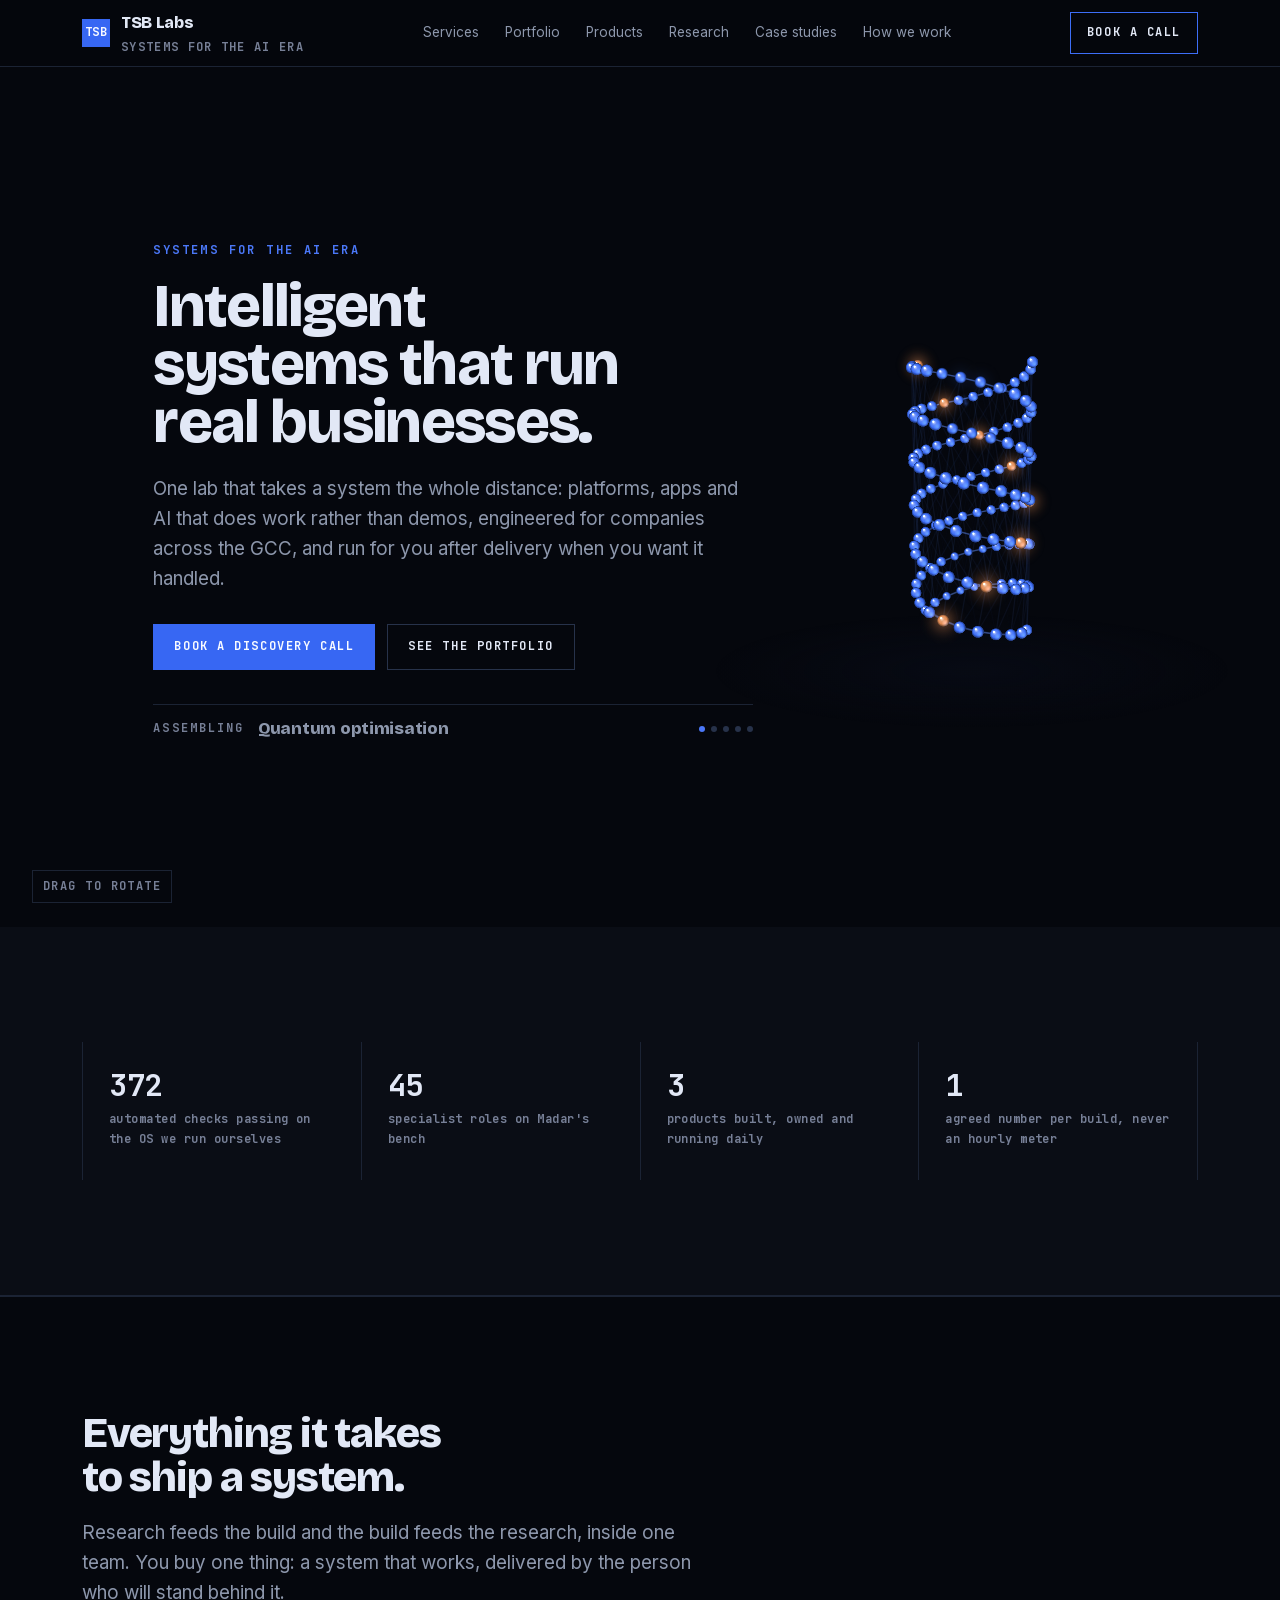
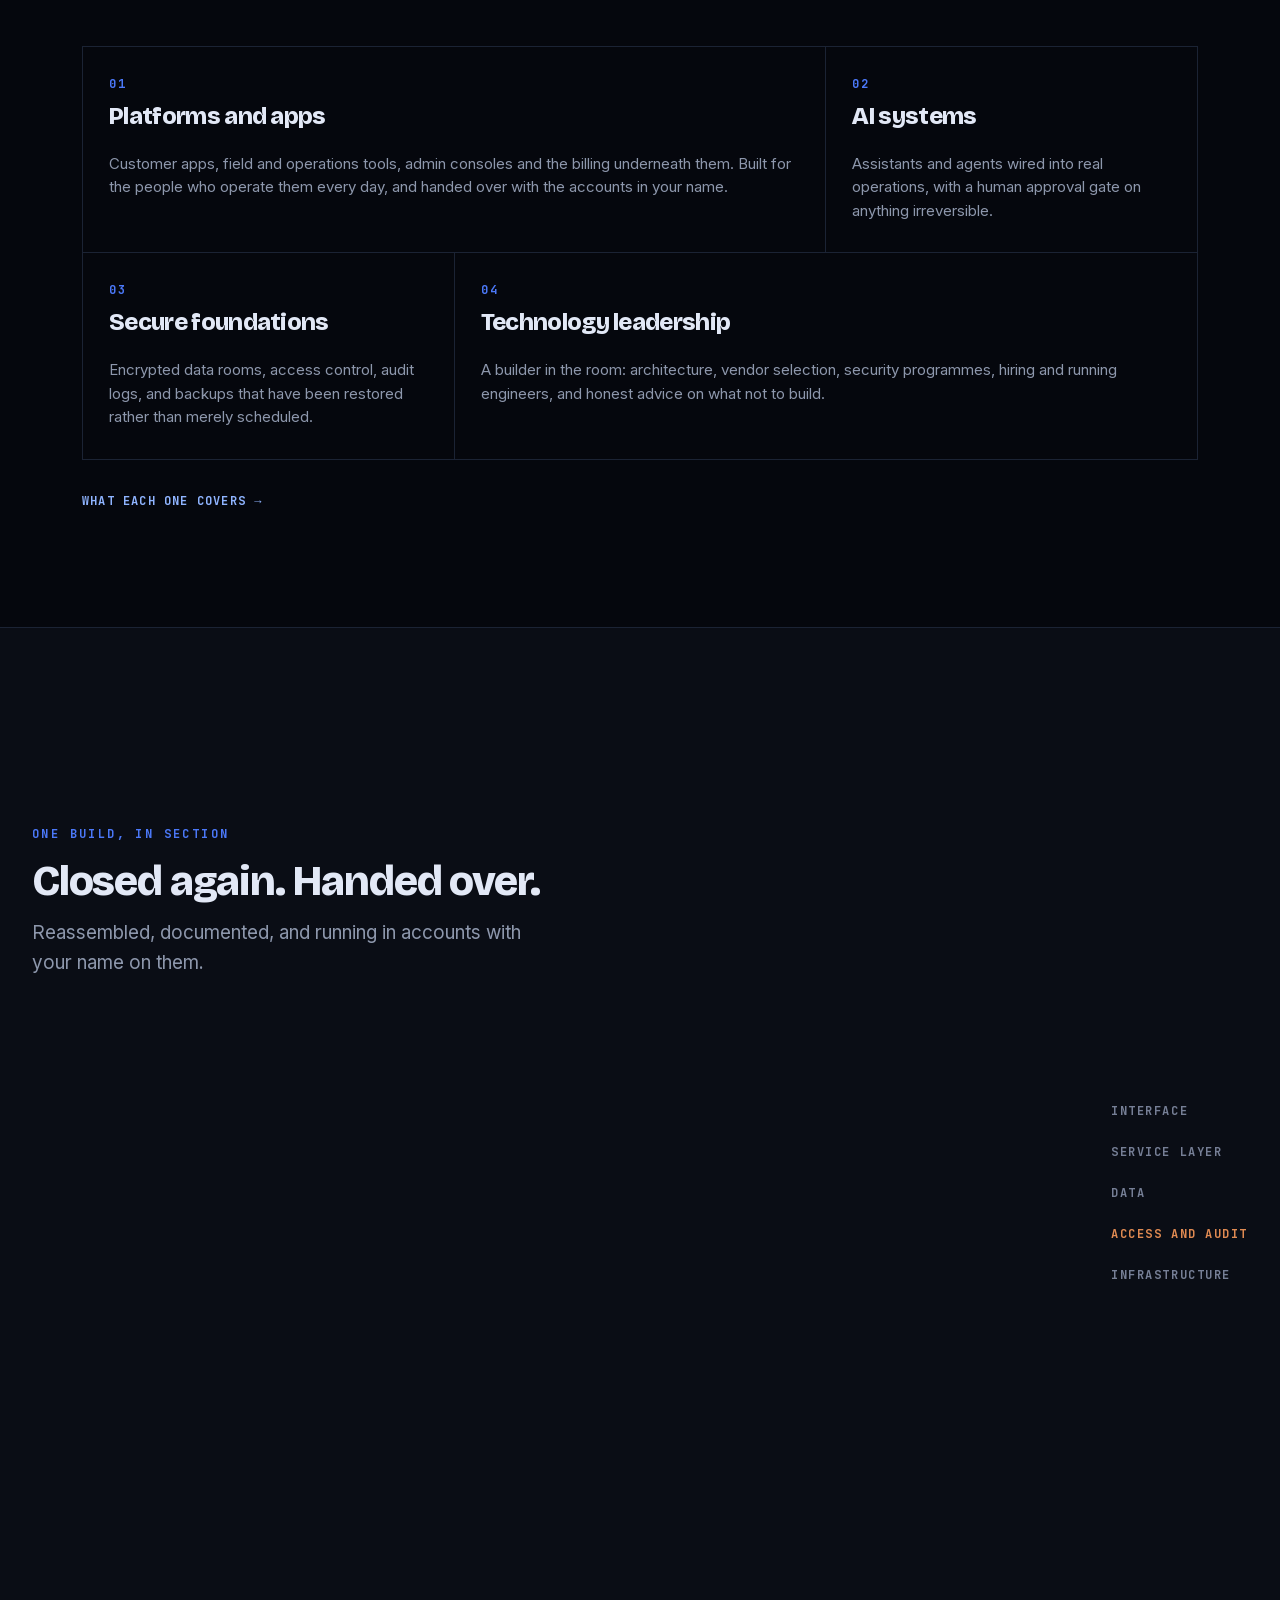
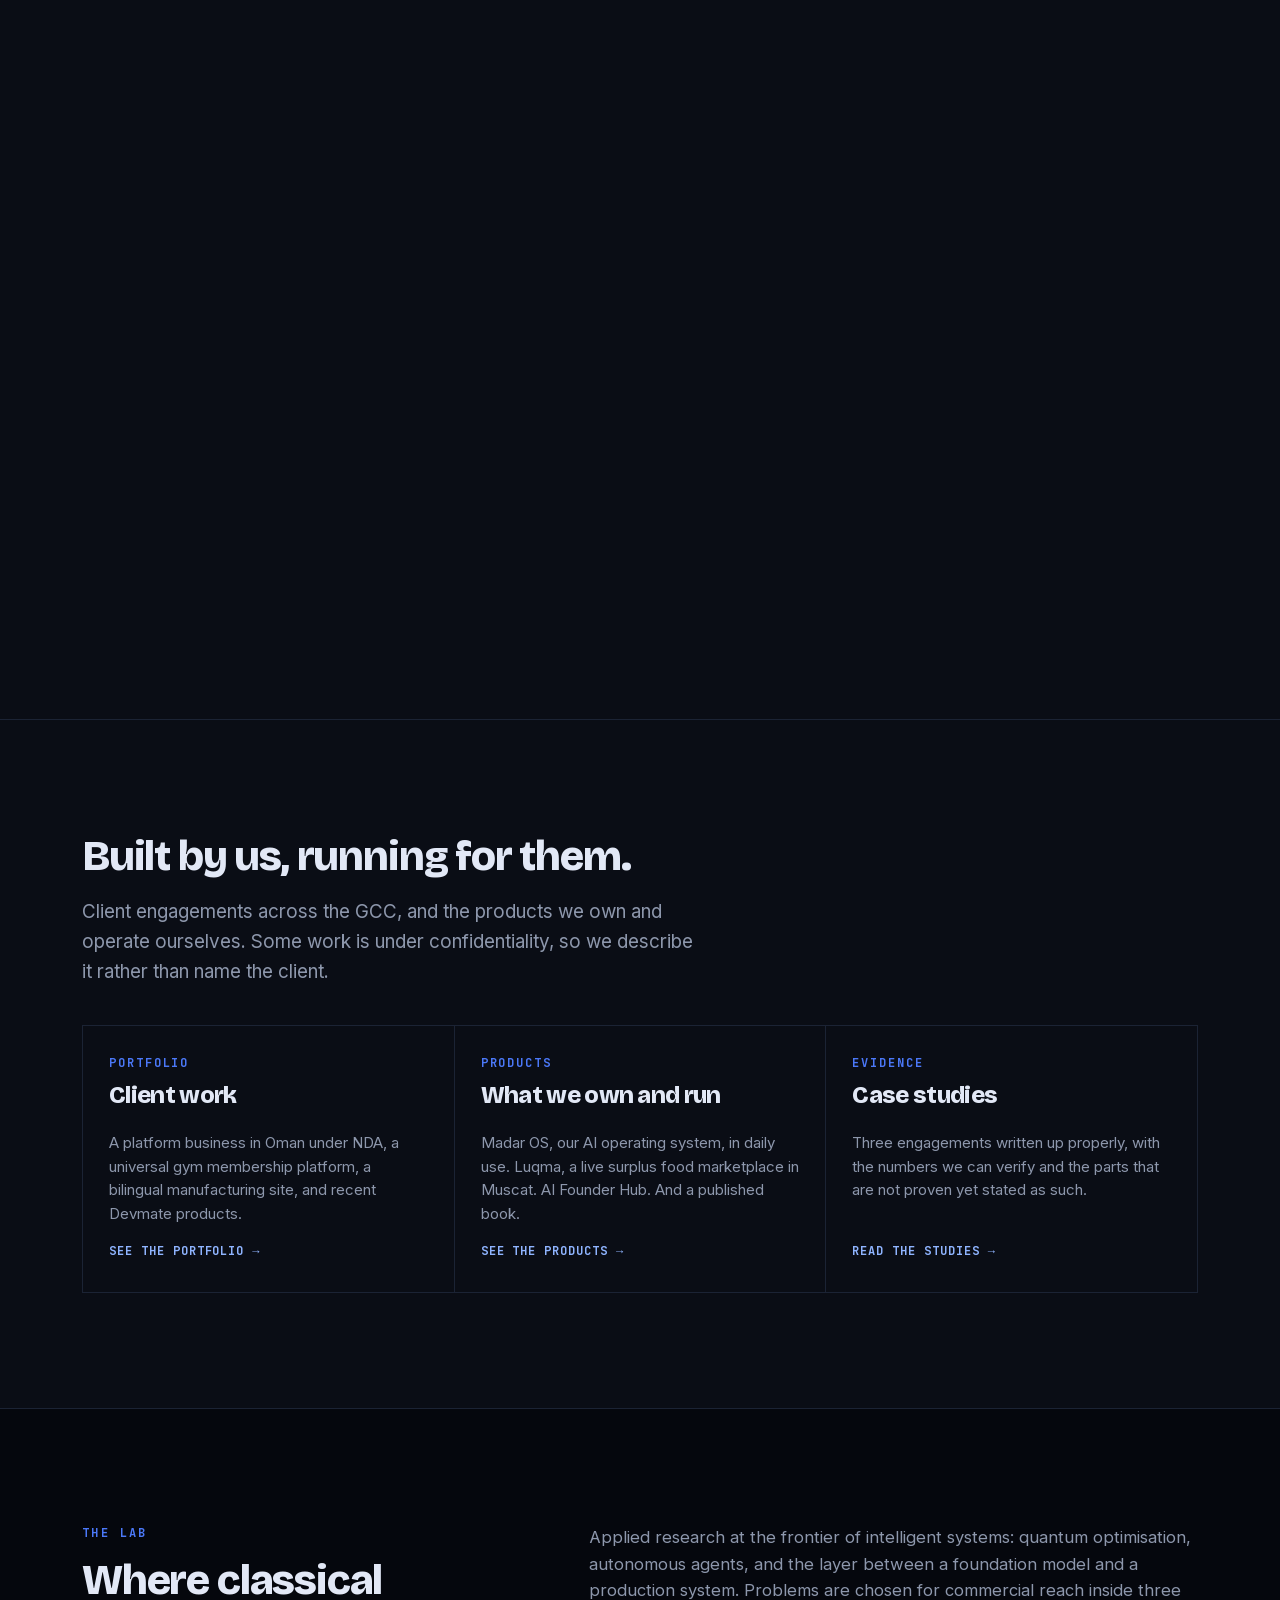
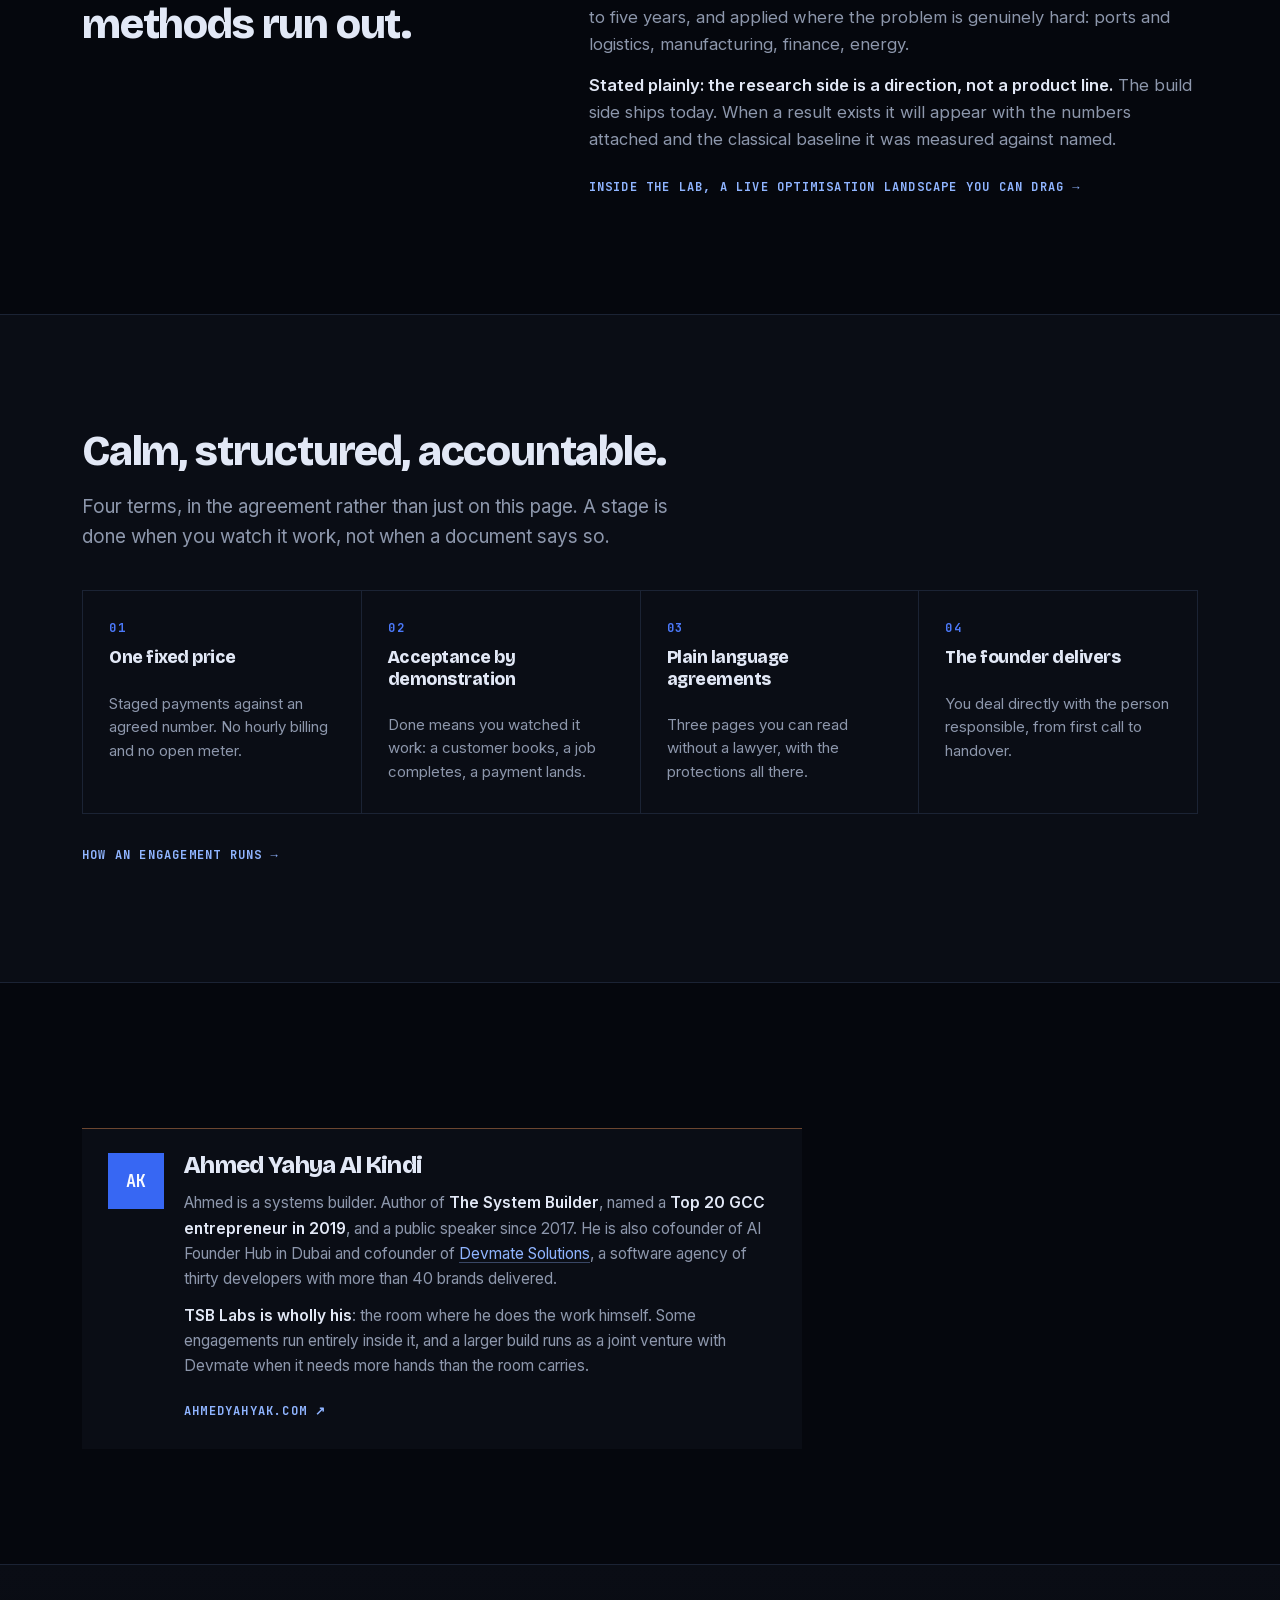
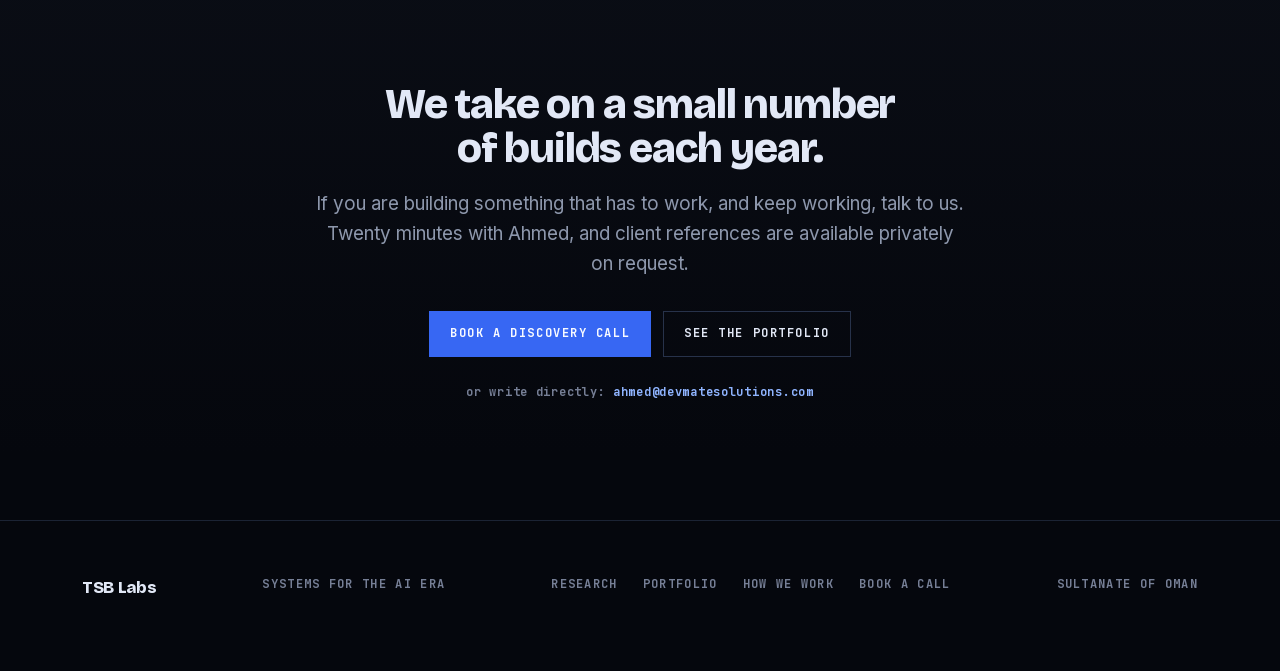
==== index.html @ 882cb833 "feat: the instrument pass. Cursor, cursor physics, scroll dissection The production formation is fix" ====
<!doctype html>
<html lang="en">
<head>
<meta charset="utf-8">
<meta name="viewport" content="width=device-width, initial-scale=1">
<title>TSB Labs | Systems for the AI era</title>
<meta name="description" content="TSB Labs builds platforms, apps and AI systems for companies across the GCC, with applied research where the frontier pays inside five years. One agreed number, acceptance by demonstration. Sultanate of Oman.">
<meta property="og:title" content="TSB Labs | Systems for the AI era">
<meta property="og:description" content="One lab. Platforms, apps and AI systems in production, research where it pays, and every published number measured.">
<meta property="og:type" content="website">
<link rel="icon" href="data:image/svg+xml,%3Csvg xmlns='http://www.w3.org/2000/svg' viewBox='0 0 64 64'%3E%3Crect width='64' height='64' fill='%233d6ef7'/%3E%3Ctext x='32' y='42' font-family='monospace' font-size='24' font-weight='700' fill='%23f8faff' text-anchor='middle'%3ETSB%3C/text%3E%3C/svg%3E">
<link rel="stylesheet" href="/assets/fonts.css">
<link rel="stylesheet" href="/assets/system.css">
<script defer src="/assets/scenes.js"></script>
<script defer src="/assets/nav.js"></script>
<script defer src="/assets/cursor.js"></script>
</head>
<body>
<a class="skip" href="#main">Skip to content</a>

<header class="nav">
  <div class="wrap navin">
    <a class="brand" href="/">
      <span class="mark">TSB</span>
      <span><span class="bt">TSB Labs</span><span class="bs">Systems for the AI era</span></span>
    </a>
    <nav class="navlinks" aria-label="Primary">
      <a href="/services.html">Services</a>
      <a href="/portfolio.html">Portfolio</a>
      <a href="/products.html">Products</a>
      <a href="/research.html">Research</a>
      <a href="/case-studies.html">Case studies</a>
      <a href="/work-with-us.html">How we work</a>
    </nav>
    <details class="mnav" id="mnav">
      <summary aria-label="Navigation menu"><span class="mo">Menu</span><span class="mc">Close</span></summary>
      <nav aria-label="Primary">
        <a href="/services.html">Services</a>
        <a href="/portfolio.html">Portfolio</a>
        <a href="/products.html">Products</a>
        <a href="/research.html">Research</a>
        <a href="/case-studies.html">Case studies</a>
        <a href="/work-with-us.html">How we work</a>
      </nav>
    </details>
    <a class="navcta" href="/book.html">Book a call</a>
  </div>
</header>

<main id="main">

  <!-- ═══════════════════════════════════════════════════════════ hero ═══
       The copy and the scene each own a grid cell. The canvas paints the
       whole stage, but scenes.js projects the structure into #sceneZone's
       rect, so it can never sit underneath the words. -->
  <div class="stage">
    <canvas id="venture" class="scene" aria-label="Interactive structure assembling the lab's capabilities. Drag to rotate."></canvas>
    <div class="wrap stage-grid">
      <div class="stage-copy">
        <div class="kick">Systems for the AI era</div>
        <h1>Intelligent systems that run real businesses.</h1>
        <p class="lede">One lab that takes a system the whole distance: platforms,
          apps and AI that does work rather than demos, engineered for companies
          across the GCC, and run for you after delivery when you want it handled.</p>
        <div class="cta-row">
          <a class="btn-primary" href="/book.html">Book a discovery call</a>
          <a class="btn-ghost" href="/portfolio.html">See the portfolio</a>
        </div>
        <div class="now" role="status">
          <span class="k">Assembling</span>
          <span class="v" id="formName">Quantum optimisation</span>
          <span class="dots" id="dots"></span>
        </div>
      </div>
      <div class="stage-zone" id="sceneZone" aria-hidden="true"></div>
    </div>
    <div class="hint" id="heroHint">Drag to rotate</div>
  </div>

  <!-- ══════════════════════════════════════════════════ measured strip ═══
       Every figure here is re-measurable on the day you read it. -->
  <section class="statband" aria-label="Measured, not estimated">
    <div class="wrap">
      <div class="sb-grid">
        <div class="sb"><div class="v">372</div><div class="k">automated checks passing on the OS we run ourselves</div></div>
        <div class="sb"><div class="v">45</div><div class="k">specialist roles on Madar's bench</div></div>
        <div class="sb"><div class="v">3</div><div class="k">products built, owned and running daily</div></div>
        <div class="sb"><div class="v">1</div><div class="k">agreed number per build, never an hourly meter</div></div>
      </div>
    </div>
  </section>

  <section>
    <div class="wrap">
      <div class="head">
        <h2>Everything it takes to ship a system.</h2>
        <p class="lede">Research feeds the build and the build feeds the research,
          inside one team. You buy one thing: a system that works, delivered by
          the person who will stand behind it.</p>
      </div>
      <div class="grid gcap">
        <div class="cell wide">
          <div class="role">01</div>
          <h3>Platforms and apps</h3>
          <p>Customer apps, field and operations tools, admin consoles and the
            billing underneath them. Built for the people who operate them every
            day, and handed over with the accounts in your name.</p>
        </div>
        <div class="cell">
          <div class="role">02</div>
          <h3>AI systems</h3>
          <p>Assistants and agents wired into real operations, with a human
            approval gate on anything irreversible.</p>
        </div>
        <div class="cell">
          <div class="role">03</div>
          <h3>Secure foundations</h3>
          <p>Encrypted data rooms, access control, audit logs, and backups that
            have been restored rather than merely scheduled.</p>
        </div>
        <div class="cell wide">
          <div class="role">04</div>
          <h3>Technology leadership</h3>
          <p>A builder in the room: architecture, vendor selection, security
            programmes, hiring and running engineers, and honest advice on what
            not to build.</p>
        </div>
      </div>
      <div class="link-line" style="margin-top:22px"><a href="/services.html">What each one covers &rarr;</a></div>
    </div>
  </section>

  <!-- ═══════════════════════════════════════════════ one build, in section ═══
       A scroll-driven dissection, rendered live by the same projector as the
       hero: the delivered system separates into its five plates, the access
       and audit plate takes the only warm light on the page, and it closes
       again. The ordered list below the canvas is the real content; the
       canvas is the illustration of it. scenes.js only engages the pin on
       wide screens with motion allowed, so everyone else reads the list. -->
  <section class="stackband" id="build" aria-label="One build, in section">
    <div class="stack-track" id="stackTrack">
      <div class="stack-pin">
        <canvas id="stack" aria-hidden="true"></canvas>
        <div class="wrap stack-copy">
          <div class="kick">One build, in section</div>
          <h2 id="stackHead">Delivered as one system.</h2>
          <p class="lede" id="stackCap">This is what you are handed: a running
            application, and nothing about it left exposed.</p>
        </div>
        <ol class="stack-legend" id="stackLegend" aria-hidden="true">
          <li>interface</li>
          <li>service layer</li>
          <li>data</li>
          <li class="warm">access and audit</li>
          <li>infrastructure</li>
        </ol>
      </div>
    </div>
    <div class="wrap stack-fallback">
      <ol>
        <li><b>delivered</b> One closed volume: a running application, nothing exposed.</li>
        <li><b>five parts</b> Interface, service layer, data, access and audit, infrastructure. Every build, named the same way.</li>
        <li><b>the gate</b> A human approval on anything irreversible, and an audit trail under all of it. The one warm thing in the stack.</li>
        <li><b>handed over</b> Reassembled, documented, and running in accounts with your name on them.</li>
      </ol>
    </div>
  </section>

  <section class="raise">
    <div class="wrap">
      <div class="head">
        <h2>Built by us, running for them.</h2>
        <p class="lede">Client engagements across the GCC, and the products we
          own and operate ourselves. Some work is under confidentiality, so we
          describe it rather than name the client.</p>
      </div>
      <div class="grid g3">
        <div class="cell">
          <div class="role">Portfolio</div>
          <h3>Client work</h3>
          <p>A platform business in Oman under NDA, a universal gym membership
            platform, a bilingual manufacturing site, and recent Devmate products.</p>
          <a href="/portfolio.html">See the portfolio &rarr;</a>
        </div>
        <div class="cell">
          <div class="role">Products</div>
          <h3>What we own and run</h3>
          <p>Madar OS, our AI operating system, in daily use. Luqma, a live
            surplus food marketplace in Muscat. AI Founder Hub. And a published book.</p>
          <a href="/products.html">See the products &rarr;</a>
        </div>
        <div class="cell">
          <div class="role">Evidence</div>
          <h3>Case studies</h3>
          <p>Three engagements written up properly, with the numbers we can
            verify and the parts that are not proven yet stated as such.</p>
          <a href="/case-studies.html">Read the studies &rarr;</a>
        </div>
      </div>
    </div>
  </section>

  <section>
    <div class="wrap split">
      <div>
        <div class="kick">The lab</div>
        <h2>Where classical methods run out.</h2>
      </div>
      <div class="prose">
        <p>Applied research at the frontier of intelligent systems: quantum
          optimisation, autonomous agents, and the layer between a foundation
          model and a production system. Problems are chosen for commercial
          reach inside three to five years, and applied where the problem is
          genuinely hard: ports and logistics, manufacturing, finance, energy.</p>
        <p><strong>Stated plainly: the research side is a direction, not a
          product line.</strong> The build side ships today. When a result
          exists it will appear with the numbers attached and the classical
          baseline it was measured against named.</p>
        <p class="link-line"><a href="/research.html">Inside the lab, a live optimisation landscape you can drag &rarr;</a></p>
      </div>
    </div>
  </section>

  <section class="raise">
    <div class="wrap">
      <div class="head">
        <h2>Calm, structured, accountable.</h2>
        <p class="lede">Four terms, in the agreement rather than just on this
          page. A stage is done when you watch it work, not when a document
          says so.</p>
      </div>
      <div class="grid gauto">
        <div class="cell"><div class="role">01</div><h4>One fixed price</h4><p>Staged payments against an agreed number. No hourly billing and no open meter.</p></div>
        <div class="cell"><div class="role">02</div><h4>Acceptance by demonstration</h4><p>Done means you watched it work: a customer books, a job completes, a payment lands.</p></div>
        <div class="cell"><div class="role">03</div><h4>Plain language agreements</h4><p>Three pages you can read without a lawyer, with the protections all there.</p></div>
        <div class="cell"><div class="role">04</div><h4>The founder delivers</h4><p>You deal directly with the person responsible, from first call to handover.</p></div>
      </div>
      <div class="link-line" style="margin-top:22px"><a href="/work-with-us.html">How an engagement runs &rarr;</a></div>
    </div>
  </section>

  <section id="founder">
    <div class="wrap">
      <div class="founder">
        <div class="founder-tile">AK</div>
        <div>
          <h3>Ahmed Yahya Al Kindi</h3>
          <p style="margin-top:12px">Ahmed is a systems builder. Author of <strong>The
            System Builder</strong>, named a <strong>Top 20 GCC entrepreneur in 2019</strong>,
            and a public speaker since 2017. He is also cofounder of AI Founder Hub in Dubai
            and cofounder of <a href="https://www.devmatesolutions.com" target="_blank" rel="noopener">Devmate
            Solutions</a>, a software agency of thirty developers with more than 40 brands
            delivered.</p>
          <p style="margin-top:12px"><strong>TSB Labs is wholly his</strong>: the room where
            he does the work himself. Some engagements run entirely inside it, and a larger
            build runs as a joint venture with Devmate when it needs more hands than the room
            carries.</p>
          <div class="link-line" style="margin-top:14px"><a href="https://www.ahmedyahyak.com" target="_blank" rel="noopener">ahmedyahyak.com &nearr;</a></div>
        </div>
      </div>
    </div>
  </section>

  <!-- ════════════════════════════════════════════════════════ the close ═══
       The one section this page never had: something to click at the end. -->
  <section class="ctaband">
    <h2>We take on a small number of builds each year.</h2>
    <p class="lede">If you are building something that has to work, and keep
      working, talk to us. Twenty minutes with Ahmed, and client references are
      available privately on request.</p>
    <div class="cta-row">
      <a class="btn-primary" href="/book.html">Book a discovery call</a>
      <a class="btn-ghost" href="/portfolio.html">See the portfolio</a>
    </div>
    <div class="mail">or write directly: <a href="mailto:ahmed@devmatesolutions.com">ahmed@devmatesolutions.com</a></div>
  </section>

</main>

<footer>
  <div class="wrap foot">
    <span class="m">TSB Labs</span>
    <span>Systems for the AI era</span>
    <span><a href="/research.html">Research</a> &nbsp; <a href="/portfolio.html">Portfolio</a> &nbsp; <a href="/work-with-us.html">How we work</a> &nbsp; <a href="/book.html">Book a call</a></span>
    <span>Sultanate of Oman</span>
  </div>
</footer>
</body>
</html>
---- assets/fonts.css ----
/* Brand faces, embedded so there is no CDN dependency and no silent fallback.
 * Bricolage Grotesque for display, Inter for text, JetBrains Mono for data.
 * One file, cached once, shared by every page.
 */
@font-face{font-family:'Bricolage Grotesque';font-style:normal;font-weight:400 900;font-display:block;src:url([data-uri]) format('woff2');}
@font-face{font-family:'Inter';font-style:normal;font-weight:400;font-display:block;src:url([data-uri]) format('woff2');}
@font-face{font-family:'Inter';font-style:normal;font-weight:500;font-display:block;src:url([data-uri]) format('woff2');}
@font-face{font-family:'Inter';font-style:normal;font-weight:600;font-display:block;src:url([data-uri]) format('woff2');}
@font-face{font-family:'Inter';font-style:normal;font-weight:700;font-display:block;src:url([data-uri]) format('woff2');}
@font-face{font-family:'Inter';font-style:normal;font-weight:800;font-display:block;src:url([data-uri]) format('woff2');}
@font-face{font-family:'Inter';font-style:normal;font-weight:900;font-display:block;src:url([data-uri]) format('woff2');}
@font-face{font-family:'JetBrains Mono';font-style:normal;font-weight:700;font-display:block;src:url([data-uri]) format('woff2');}
---- assets/system.css ----
/* ═══════════════════════════════════════════════════════════════════════════
   TSB Labs design system. SINGLE THEME, dark, on purpose.

   Blueprint blue on near-black, deliberately nothing like Madar's void and
   copper. Different companies, and mixing their identities is the one rule
   that does not bend.

   Written fresh rather than patched: the previous stylesheet had drifted from
   the markup, which is how a page ends up styling classes that no longer exist.
   Every selector here is used. Every token here is referenced.
   ═══════════════════════════════════════════════════════════════════════════ */

:root{
  /* ground and structure. neutrals carry a blue bias, never flat grey */
  --void:#05070d;
  --ink:#0a0d15;
  --raise:#0f1421;
  --line:#1b2334;
  --line-lit:#27324a;

  /* brand.

     One hue, three jobs, because one value cannot do all three and still be
     readable. Measured against --ink, the lightest ground text ever sits on:
       --blue        #3d6ef7  the identity. Borders, rules, large numerals.
                              4.41:1, which clears the 3:1 floor that large
                              bold text answers to, and is used nowhere else.
       --blue-fill   #3767f3  the ground under white text. White on --blue is
                              4.40:1 and fails; on this it is 4.78:1. Three
                              percent less luminance, invisible side by side.
       --blue-label  #4b78f8  blue as small text on dark. 4.94:1 on --ink,
                              5.12:1 on --void, where --blue managed 4.41.
     Do not collapse these back into one. They were split by measurement. */
  --blue:#3d6ef7;
  --blue-fill:#3767f3;
  --blue-label:#4b78f8;
  --blue-deep:#2a52c9;
  --ice:#8fb4ff;
  --tint:rgba(61,110,247,.09);

  /* the single warm value. used sparingly, and never next to another accent */
  --warm:#e08a52;

  /* Text on the blue fill. Pure white is off the palette everywhere, and the
     obvious swap, --text at #e2e8f6, measures 3.89:1 on --blue-fill, under
     the 4.5 floor for the 12px button labels that sit on it. #f8faff keeps
     the ice tint and measures 4.58:1. */
  --on-blue:#f8faff;

  /* Arrivals. The default `ease` curve is the browser's, not ours. */
  --ease-out:cubic-bezier(.16,1,.3,1);

  /* text. three tiers, and all three now clear 4.5:1 on every ground here.
     --faint was #5e687e, which measured 3.60:1 on --void and 3.47:1 on --ink
     and carried most of the metadata on the site. Lifted to #767f96: 5.03:1
     on --void, 4.85:1 on --ink. Still a clear step below --mute (luminance
     .212 against .308), so the hierarchy reads exactly as before. */
  --text:#e2e8f6;
  --mute:#8d97ac;
  --faint:#767f96;

  /* type */
  --display:'Bricolage Grotesque','Inter',system-ui,sans-serif;
  --sans:'Inter',system-ui,-apple-system,BlinkMacSystemFont,sans-serif;
  --mono:'JetBrains Mono',ui-monospace,Menlo,monospace;

  /* small-label scale. Two steps, not six.

     --lbl  12px  anything you click, and anything that states a fact the page
                  does not repeat elsewhere: buttons, links, chips, status
                  pills, stat captions, table meta.
     --orn  12px  was 10.5px, on the argument that an eyebrow labelling the
                  heading directly below it is ornament, and that raising it
                  would flatten it into the content it introduces.

                  That argument held for most of them and not for all. Checked
                  every sub-12px string on all nine pages against the text of
                  every element 12px and over: about twenty carry information
                  that appears nowhere else at a readable size. "Industries"
                  and "Why this venture" on the homepage head sections that
                  have no heading. "In practice" and "What we do not do" are
                  the only labels those blocks get. The company tagline,
                  "Systems for the AI era", sat at 10px on four pages and is
                  written nowhere else on the site.

                  The classes are shared between the ornamental and the
                  load-bearing uses, so there is no clean split without
                  restructuring the markup. 12px under a 28 to 40px heading is
                  still a 2.5x gap, so the hierarchy survives the raise where
                  the readability did not survive the drop.

     Before this there were sizes at 8, 9, 9.5, 10, 10.5 and 11px. Six steps
     inside a 3px range is not a hierarchy, it is drift. */
  --lbl:12px;
  --orn:12px;

  /* rhythm */
  --gut:32px;
  --max:1180px;
  --sec:clamp(72px,9vw,116px);
}

/* The viewer theme toggle is honoured, but both states stay dark: this
   identity is committed to one visual world, deliberately. */
:root[data-theme="dark"],:root[data-theme="light"]{
  --void:#05070d; --ink:#0a0d15; --raise:#0f1421;
  --line:#1b2334; --line-lit:#27324a;
  --blue:#3d6ef7; --blue-fill:#3767f3; --blue-label:#4b78f8;
  --ice:#8fb4ff; --tint:rgba(61,110,247,.09); --warm:#e08a52;
  --text:#e2e8f6; --mute:#8d97ac; --faint:#767f96;
}

/* ── reset ─────────────────────────────────────────────────────────────── */
*{margin:0;padding:0;box-sizing:border-box}
html{scroll-behavior:smooth;-webkit-text-size-adjust:100%}
body{background:var(--void);color:var(--text);font-family:var(--sans);
  font-size:16.5px;line-height:1.62;-webkit-font-smoothing:antialiased;
  overflow-x:hidden}
img,svg,canvas{display:block;max-width:100%}
/* Both halves stated. Setting only the background hands the text colour to
   the browser, and the browser's choice is not on this palette. */
::selection{background:rgba(61,110,247,.30);color:var(--on-blue)}
input,textarea,select{caret-color:var(--blue)}
:focus-visible{outline:2px solid var(--blue);outline-offset:3px;border-radius:2px}

/* The scrollbar is the one surface every visitor sees on every page, and it
   was rendering the OS default: light grey against #05070d on Windows and
   Linux Chrome. Thin, blue-biased neutrals, void track, same as the rest of
   the chrome. */
html{scrollbar-color:var(--line-lit) var(--void);scrollbar-width:thin}
::-webkit-scrollbar{width:10px;height:10px}
::-webkit-scrollbar-track{background:var(--void)}
::-webkit-scrollbar-thumb{background:var(--line-lit);border:3px solid var(--void);border-radius:6px}
::-webkit-scrollbar-thumb:hover{background:var(--blue-deep)}

/* Reduced motion strips the spatial part and keeps the informative part.
   The old rule here zeroed every transition on the site, which also killed
   the colour and opacity changes that tell a keyboard or hover user their
   input registered. Transform work stops; acknowledgement stays. */
@media (prefers-reduced-motion: reduce){
  html{scroll-behavior:auto}
  *,*::before,*::after{
    transition-property:color,background-color,border-color,
      text-decoration-color,opacity,outline-color,box-shadow !important;
    transition-duration:.16s !important;
    animation:none !important}
  .btn-primary:active,.btn-ghost:active,.ghost:active,.cta:active,
  .btn:active,.navcta:active{transform:none}
}

.wrap{max-width:var(--max);margin:0 auto;padding:0 var(--gut)}
@media(max-width:640px){:root{--gut:20px}}
/* The skip link is an accessibility control. It was the one thing on the page
   that could not afford to be 11px. */
.skip{position:absolute;left:-9999px;top:0;background:var(--blue-fill);color:var(--on-blue);
  padding:11px 18px;z-index:99;font-family:var(--mono);font-size:var(--lbl);
  letter-spacing:.14em;text-transform:uppercase}
.skip:focus{left:0}

/* ── type ──────────────────────────────────────────────────────────────── */
h1,h2,h3,h4{font-family:var(--display);letter-spacing:-.028em;text-wrap:balance;
  color:var(--text);line-height:1.04}
h1{font-size:clamp(2.3rem,4.7vw,4.2rem);font-weight:800;line-height:.97}
h2{font-size:clamp(1.75rem,3.3vw,2.7rem);font-weight:700;max-width:22ch}
h3{font-size:clamp(1.25rem,1.9vw,1.55rem);font-weight:700}
h4{font-size:1.1rem;font-weight:700;line-height:1.2}
p{color:var(--mute)}
strong,b{color:var(--text);font-weight:600}

.kick{font-family:var(--mono);font-size:var(--orn);letter-spacing:.2em;
  text-transform:uppercase;color:var(--blue-label);font-weight:700;margin-bottom:16px}
/* Bricolage ships no italic file, so an <em> in a headline was being
   synthesised: the browser shears the upright glyphs, and at 67px the shear
   is visible. Emphasis in a headline is colour on this site, not slant. */
h1 em,h2 em{font-style:normal;color:var(--ice)}
/* The "Typically:" lines on the service cards are the only place the page
   says what is inside each service. They were inline-styled to 55% opacity,
   which measured 2.74:1. --faint was lifted to clear 4.5:1 for exactly this
   kind of line; it gets used. */
.typical{margin-top:12px;font-size:13px;color:var(--faint);line-height:1.6}
.lede{font-size:clamp(1.02rem,1.5vw,1.18rem);line-height:1.6;max-width:52ch;color:var(--mute)}
.prose{max-width:64ch}
.prose p + p{margin-top:15px}
.mono{font-family:var(--mono);font-variant-numeric:tabular-nums}

/* ── rhythm inside running content ───────────────────────────────────────
   case-studies, book and pay are straight prose: a heading, some paragraphs,
   another heading, a list. The system styled each of those elements but never
   the space between them, so consecutive paragraphs fused into one block and
   every h3 sat flush on the paragraph above it. That is the "not organised
   into boxes and text" complaint at its root, and it is a rhythm rule rather
   than a redesign.

   Deliberately keyed off p, ul and ol rather than a bare `div + h3`, because
   the eyebrow labels are divs sitting directly above their heading and must
   stay tight to it. */
p + p{margin-top:15px}
p + h2,ul + h2,ol + h2,
p + h3,ul + h3,ol + h3,
p + h4,ul + h4,ol + h4{margin-top:34px}

/* A heading that follows a finished block needs clearance too, but this is an
   allow list on purpose. A deny list would have to remember every eyebrow, and
   an eyebrow div sits directly above its heading and must stay tight to it, so
   the cost of forgetting one is a broken lockup on every page that uses it. */
:is(.note,.honest,.panel,.ev,.steps,.grid,.stats,.tiles,.cards,.svc,.svc-grid,
    .work-grid,.method-grid,.methods,.method-note,.tags,.cta-row,.contact,
    .founder,.work-group) + :is(h2,h3,h4){margin-top:46px}
h3 + p,h3 + ul,h3 + ol,h4 + p,h4 + ul{margin-top:14px}

/* The reset zeroes padding on everything, which left list markers hanging
   outside the content box with nothing to sit in. */
main ul,main ol{margin-top:14px;padding-left:20px;color:var(--mute)}
main li{line-height:1.6}
main li + li{margin-top:10px}


/* ── links ─────────────────────────────────────────────────────────────
   There was no base rule here, so any link not explicitly styled fell back
   to the browser's own blue and visited purple. That is what a Word document
   looks like, and it was showing on the brand lockup and on inline body links.

   Structural links (nav, brand, cards) inherit their colour from context.
   Only links inside running text get the accent, with a hairline underline
   that firms up on hover, so a link reads as considered rather than default. */
a{color:inherit;text-decoration:none}
a:visited{color:inherit}

.prose a, .body a, .head a, .honest a, .cell p a, p a, li a, .lede a{
  color:var(--ice);
  text-decoration:underline;
  text-decoration-thickness:1px;
  text-underline-offset:3px;
  text-decoration-color:color-mix(in srgb, var(--ice) 34%, transparent);
  transition:color .16s var(--ease-out), text-decoration-color .16s var(--ease-out);
}
.prose a:visited, .body a:visited, .honest a:visited, p a:visited, li a:visited{color:var(--ice)}
.prose a:hover, .body a:hover, .head a:hover, .honest a:hover,
.cell p a:hover, p a:hover, li a:hover, .lede a:hover{
  color:var(--text);
  text-decoration-color:var(--blue);
  text-decoration-thickness:2px;
}

/* ── nav ───────────────────────────────────────────────────────────────── */
.nav{position:sticky;top:0;z-index:40;background:color-mix(in srgb,var(--void) 88%,transparent);
  backdrop-filter:blur(14px);border-bottom:1px solid var(--line)}
.navin{display:flex;align-items:center;justify-content:space-between;gap:24px;
  height:66px}
.brand{display:flex;align-items:center;gap:11px;text-decoration:none}
/* .mark is the logotype, three letters locked in a 28px square. It is a mark,
   not text, so it keeps its size. */
.mark{width:28px;height:28px;flex:none;background:var(--blue-fill);color:var(--on-blue);
  font-family:var(--mono);font-size:var(--orn);font-weight:700;letter-spacing:.02em;
  display:grid;place-items:center}
.bt{font-family:var(--display);font-weight:800;font-size:1.02rem;
  letter-spacing:-.02em;color:var(--text);line-height:1}
/* 8px was past the point where the tagline was doing any work, and 10px was
   still under the floor. This line is the only place the company positioning
   is written on the whole site, so it is not ornament and it gets 12px. The
   wordmark above it is 16px and bolder, which carries the hierarchy. */
.bs{display:block;font-family:var(--mono);font-size:12px;letter-spacing:.11em;
  text-transform:uppercase;color:var(--faint);margin-top:2px}
.bt{white-space:nowrap}
/* Below 640 the bar holds three controls and the tagline was wrapping to
   three lines and spilling past the 66px bar. The wordmark carries the
   brand on a phone; the positioning line returns at the first width where
   it fits on one line. */
@media(max-width:640px){.bs{display:none}}
.navlinks{display:flex;gap:26px}
.navlinks a{font-size:13.5px;color:var(--mute);text-decoration:none;transition:color .15s}
.navlinks a:hover,.navlinks a[aria-current="page"]{color:var(--text)}
.navcta{font-family:var(--mono);font-size:var(--lbl);letter-spacing:.13em;
  text-transform:uppercase;font-weight:700;color:var(--text);
  border:1px solid var(--blue);padding:10px 16px;text-decoration:none;
  transition:background .16s,color .16s;white-space:nowrap}
.navcta:hover{background:var(--blue-fill);color:var(--on-blue)}

/* ── mobile navigation ───────────────────────────────────────────────────
   Below 880px the primary links used to be display:none with nothing in
   their place, which left six of nine pages unreachable from a phone unless
   a body link happened to point there. A details disclosure carries them
   now: the browser ships the open and close state machine, so the menu
   works with scripting off, and nav.js only adds Escape and a soft close.

   The control is the word "Menu", not a hamburger. This site has no icon
   set, and a word needs no explanation. */
.mnav{display:none}
.mnav summary{list-style:none;cursor:pointer;display:grid;place-items:center;
  min-width:44px;min-height:44px;padding:0 12px;font-family:var(--mono);
  font-size:var(--lbl);letter-spacing:.13em;text-transform:uppercase;
  font-weight:700;color:var(--text);border:1px solid var(--line-lit);
  transition:border-color .16s var(--ease-out)}
.mnav summary::-webkit-details-marker{display:none}
.mnav summary:hover{border-color:var(--blue)}
.mnav .mc{display:none}
.mnav[open] .mo{display:none}
.mnav[open] .mc{display:inline}
/* The panel positions against the sticky header itself, so it hangs from
   the bar edge to edge and never drifts from the control that opened it. */
.mnav nav{position:absolute;left:0;right:0;top:66px;display:flex;
  flex-direction:column;background:var(--ink);
  border-top:1px solid var(--line);border-bottom:1px solid var(--line);
  animation:mnav-in .22s var(--ease-out)}
.mnav nav a{padding:14px var(--gut);font-size:15px;color:var(--text);
  text-decoration:none}
.mnav nav a + a{border-top:1px solid var(--line)}
/* an indicator, not a card stripe: inset, and only on the current page */
.mnav nav a[aria-current="page"]{box-shadow:inset 2px 0 0 var(--blue);
  color:var(--ice)}
@keyframes mnav-in{from{opacity:0;transform:translateY(-6px)}}
@keyframes mnav-out{to{opacity:0;transform:translateY(-6px)}}
@media(max-width:880px){.navlinks{display:none}.mnav{display:block}}

/* ── sections ──────────────────────────────────────────────────────────── */
section{padding:var(--sec) 0;border-top:1px solid var(--line)}
section.raise{background:var(--ink)}
section:first-of-type{border-top:none}
.head{max-width:64ch}
.head .lede{margin-top:18px}

/* ── grid of cards, the workhorse ──────────────────────────────────────── */
.grid{display:grid;gap:1px;background:var(--line);border:1px solid var(--line);
  margin-top:38px}
.g2{grid-template-columns:repeat(2,1fr)}
.g3{grid-template-columns:repeat(3,1fr)}
.gauto{grid-template-columns:repeat(auto-fit,minmax(262px,1fr))}
@media(max-width:860px){.g3{grid-template-columns:repeat(2,1fr)}}
@media(max-width:640px){.g2,.g3{grid-template-columns:1fr}}
.cell{background:var(--void);padding:28px 26px 30px;display:flex;
  transition:background .22s var(--ease-out);
  flex-direction:column;gap:9px}
section.raise .cell{background:var(--ink)}
.cell:hover{background:var(--raise)}
/* These two are div eyebrows, not chips. Every one of them is a short label
   sitting directly above the heading it introduces: "Pillar 01" over "Quantum
   optimisation", "Research" over "Deep Tech Research". They take the ornament
   step. The span chips in .tag-row and .tags are a different thing entirely,
   they carry the stack and the status, and those stay at the label step. */
.cell .tag{font-family:var(--mono);font-size:var(--orn);letter-spacing:.16em;
  text-transform:uppercase;color:var(--warm);font-weight:700}
.cell .role{font-family:var(--mono);font-size:var(--orn);letter-spacing:.16em;
  text-transform:uppercase;color:var(--blue-label);font-weight:700}
.cell p{font-size:.94rem;line-height:1.56}
/* was declared twice, .9rem then 10px, so 10px silently won. One value now. */
.cell a{color:var(--ice);text-decoration:none;
  font-family:var(--mono);letter-spacing:.08em;text-transform:uppercase;
  font-size:var(--lbl);font-weight:700;margin-top:auto;padding-top:8px}
.cell a:hover{text-decoration:underline;text-underline-offset:3px}

/* ── two column split ──────────────────────────────────────────────────── */
.split{display:grid;grid-template-columns:.85fr 1.15fr;gap:56px;align-items:start}
@media(max-width:860px){.split{grid-template-columns:1fr;gap:30px}}

/* ── stat strip ────────────────────────────────────────────────────────── */
.stats{display:grid;grid-template-columns:repeat(auto-fit,minmax(150px,1fr));
  gap:1px;background:var(--line);border:1px solid var(--line);margin-top:34px}
.stat{background:var(--void);padding:18px 20px}
section.raise .stat{background:var(--ink)}
/* The caption is what makes the number mean anything. It is content, not trim. */
.stat .k{font-family:var(--mono);font-size:var(--lbl);letter-spacing:.12em;
  text-transform:uppercase;color:var(--faint);font-weight:700}
.stat .v{font-family:var(--mono);font-size:1.55rem;font-weight:700;
  font-variant-numeric:tabular-nums;color:var(--text);margin-top:6px;line-height:1}
.stat .v.hot{color:var(--warm)}
.stat .v small{font-size:.7rem;font-weight:400;color:var(--faint);margin-left:3px}

/* ── the honesty block, a recurring device across the site ───────────────
   A rule above the block, not a stripe beside it. The coloured edge stripe
   on a card is the single most recognisable template tell there is, and
   this device is too good to wear one: the warm stays, moved to the top
   edge in a fade, which is the vocabulary of a technical document. The
   warm mono label inside is where the accent actually lives. */
.honest{border:none;border-top:1px solid color-mix(in srgb,var(--warm) 46%,transparent);
  background:var(--ink);padding:24px 28px 26px;margin-top:34px;max-width:72ch}
section.raise .honest{background:var(--void)}
.honest .k{font-family:var(--mono);font-size:var(--lbl);letter-spacing:.15em;
  text-transform:uppercase;color:var(--warm);font-weight:700}
.honest p{margin-top:11px;font-size:.99rem}
.honest p + p{margin-top:12px}

/* ── 3D scenes ─────────────────────────────────────────────────────────── */
.scene{touch-action:pan-y;cursor:grab;width:100%;height:100%}
.scene.drag{cursor:grabbing}
/* "Drag to rotate" is the only thing telling anyone the hero is interactive.
   That is an instruction, not decoration. */
.hint{position:absolute;left:var(--gut);bottom:24px;z-index:3;font-family:var(--mono);
  font-size:var(--lbl);letter-spacing:.12em;text-transform:uppercase;color:var(--faint);
  border:1px solid var(--line);padding:6px 10px;transition:opacity .6s;background:var(--void)}
.hint.gone{opacity:0}

.stage{position:relative;min-height:min(100svh,860px);display:flex;
  flex-direction:column;justify-content:center;overflow:hidden}
.stage canvas{position:absolute;inset:0}
.stage::after{content:"";position:absolute;inset:0;pointer-events:none;
  background:radial-gradient(112% 84% at 76% 48%,transparent 24%,var(--void) 86%)}
.stage .wrap{position:relative;z-index:2}
.stage h1 + .lede{margin-top:22px}
/* pointer-events off on the grid, back on for the copy: the canvas sits
   underneath, and this is what lets a drag that starts over the scene cell
   reach it while every link in the copy still clicks. */
/* The copy owns the stage. At 50/50 the canvas, which moves and re-labels
   itself, wins a fight the h1 should never be in: motion beats size. Two
   thirds to the words, and the scene becomes the counterweight. */
.stage-grid{display:grid;grid-template-columns:minmax(0,1.32fr) minmax(280px,.68fr);
  gap:clamp(28px,5vw,64px);align-items:center;pointer-events:none}
.stage-copy{pointer-events:auto;max-width:600px}
.stage-copy .cta-row{margin-top:30px}
.stage-copy .now{margin-top:34px}
.stage-zone{min-height:clamp(380px,58vh,560px)}
@media(max-width:900px){
  .stage{min-height:0;padding:clamp(40px,7vw,72px) 0 0}
  .stage-grid{grid-template-columns:1fr;gap:8px}
  .stage-zone{min-height:340px}
  .stage::after{background:linear-gradient(180deg,transparent 55%,var(--void) 96%)}
}

/* ── the measured strip under the hero ──────────────────────────────────
   Four figures, each one verifiable today, set in the display face. This is
   the page's one loud data moment; everything after it can stay quiet. */
.statband{border-top:1px solid var(--line);border-bottom:1px solid var(--line);
  background:var(--ink)}
.sb-grid{display:grid;grid-template-columns:repeat(4,1fr);gap:1px;
  background:var(--line);border-left:1px solid var(--line);border-right:1px solid var(--line)}
.sb{background:var(--ink);padding:28px 26px 30px}
/* Mono, and two steps down from where these sat. At 46px in the display
   face at 800, four of them in a row read as four more headlines, and the
   h1 directly above is 67px in the same face: a 1.46:1 ratio, which is a
   fight. In the mono at 34px the figures read as instrumentation, the h1
   ratio opens to 1.98:1, and the strip goes back to being evidence. */
.sb .v{font-family:var(--mono);font-weight:700;letter-spacing:-.01em;
  font-size:clamp(26px,2.4vw,34px);color:var(--text);font-variant-numeric:tabular-nums;line-height:1}
.sb .v em{font-style:normal;color:var(--blue-label);font-size:.6em;font-weight:700}
.sb .k{margin-top:9px;font-family:var(--mono);font-size:var(--lbl);color:var(--faint);
  letter-spacing:.04em;line-height:1.65}
@media(max-width:860px){.sb-grid{grid-template-columns:repeat(2,1fr)}}

/* capability grid, deliberately uneven: two wide cards frame two narrow ones
   so the row has a reading order instead of four equal weights */
.gcap{grid-template-columns:repeat(3,1fr)}
.gcap .wide{grid-column:span 2}
@media(max-width:860px){.gcap{grid-template-columns:repeat(2,1fr)}.gcap .wide{grid-column:span 2}}
@media(max-width:640px){.gcap{grid-template-columns:1fr}.gcap .wide{grid-column:auto}}

/* the close. One band, one message, both actions clickable at the exact
   moment a reader who scrolled everything decides. */
.ctaband{border-top:1px solid var(--line);
  background:linear-gradient(180deg,var(--ink),var(--void) 88%);
  text-align:center;padding:calc(var(--sec)*1.02) var(--gut)}
.ctaband h2{max-width:22ch;margin:0 auto}
.ctaband .lede{margin:18px auto 0;max-width:54ch}
.ctaband .cta-row{justify-content:center;margin-top:32px}
.ctaband .mail{margin-top:26px;font-family:var(--mono);font-size:var(--lbl);
  letter-spacing:.06em;color:var(--faint)}
.ctaband .mail a{color:var(--ice)}

.panel{display:grid;grid-template-columns:1.3fr .95fr;border:1px solid var(--line);
  background:var(--void);margin-top:1px;min-height:430px;position:relative}
section.raise .panel{background:var(--ink)}
@media(max-width:900px){.panel{grid-template-columns:1fr;min-height:0}}
.panel .canvas-hold{position:relative;min-height:400px}
.panel .side{padding:30px;border-left:1px solid var(--line);display:flex;
  flex-direction:column;gap:20px;justify-content:center}
@media(max-width:900px){.panel .side{border-left:none;border-top:1px solid var(--line)}}

.btn{align-self:flex-start;font-family:var(--mono);font-size:var(--lbl);
  letter-spacing:.13em;text-transform:uppercase;font-weight:700;color:var(--text);
  background:transparent;border:1px solid var(--blue);padding:11px 18px;
  cursor:pointer;transition:background .16s,color .16s}
.btn:hover{background:var(--blue-fill);color:var(--on-blue)}

/* The assembling readout under the hero headline. No stripe and no warm:
   it sits under the two CTAs, and as the only warm pixel in the first
   viewport it was pulling the eye off the buttons that are the point of
   the hero. It is a readout, so it dresses like one: quiet. */
.now{display:flex;align-items:center;gap:14px;padding:10px 0;margin-top:34px;
  border-top:1px solid var(--line)}
.now .k{font-family:var(--mono);font-size:var(--orn);letter-spacing:.17em;
  text-transform:uppercase;color:var(--faint);font-weight:700;white-space:nowrap}
.now .v{font-family:var(--display);font-weight:700;font-size:1.08rem;
  letter-spacing:-.015em;color:var(--mute)}
.dots{display:flex;gap:6px;margin-left:auto}
/* 6px stays the visual; the target is the ::after. A 6x6 button is a fifth
   of the minimum a finger needs. */
.dot{width:6px;height:6px;border-radius:50%;background:var(--line-lit);
  cursor:pointer;border:none;padding:0;position:relative;
  transition:transform .18s var(--ease-out),background .18s var(--ease-out)}
.dot::after{content:"";position:absolute;left:50%;top:50%;width:24px;height:24px;
  transform:translate(-50%,-50%)}
.dot.on{background:var(--blue-label)}
/* a size change alone on a 6px object is invisible; the colour moves too */
.dot:hover{transform:scale(1.4);background:var(--ice)}

/* ── numbered sequence, used only where order is real ──────────────────── */
.steps{display:grid;gap:1px;background:var(--line);border:1px solid var(--line);margin-top:36px}
/* Scoped to my own steps markup. work-with-us uses .step inside .method-grid
   for entirely different content, and the fixed 44px + 178px columns forced a
   minimum width that overflowed the page by 132px. */
.steps > .step{background:var(--void);padding:24px 26px;display:grid;
  grid-template-columns:minmax(44px,auto) 1fr minmax(0,178px);gap:24px;align-items:start}
/* minmax rather than a fixed 44px: book.html uses .steps with text labels like
   "02 A CUSTOMISED PROGRAM" in the first cell, which is 110px of content that
   a fixed column simply clipped. */
/* A .step that is NOT inside .steps is a plain card, and is given the card
   treatment down in the legacy layer alongside .tile and .card.

   There used to be a `.method-grid .step,.methods .step{background:transparent;
   padding:0}` rule here, added to kill a 132px overflow. The overflow was
   really caused by the three fixed columns above, and scoping those to
   `.steps > .step` already fixed it. The transparent override was doing
   nothing but stripping the box off work-with-us, which rendered the four
   method cards as one unbroken slab with the text of each running into the
   next. Removed. The scoping is what holds the overflow, not this. */
section.raise .steps > .step{background:var(--ink)}
@media(max-width:820px){.steps > .step{grid-template-columns:1fr;gap:9px}}
.steps > .step .n{font-family:var(--mono);font-size:1.45rem;font-weight:700;color:var(--blue);line-height:1}
.steps > .step p{font-size:.93rem}
/* The meta column carries the deliverable and the timescale. That is the part
   a client actually scans for, so it stops being 9.5px. */
.steps > .step .meta{font-family:var(--mono);font-size:var(--lbl);letter-spacing:.11em;
  text-transform:uppercase;color:var(--faint);line-height:1.75}
.steps > .step .meta b{display:block;color:var(--text);font-weight:700}

/* ── footer ────────────────────────────────────────────────────────────── */
footer{padding:54px 0 70px;border-top:1px solid var(--line)}
/* Scoped to the div, never the element. Four legacy pages use
   <footer class="foot"> whose child is .wrap, and as a flex item .wrap gets
   min-width:auto and refuses to shrink below its 1180px content, which made
   those pages scroll sideways by 396px on a phone. */
footer.foot{display:block}
div.foot{display:flex;justify-content:space-between;gap:22px;flex-wrap:wrap;
  font-family:var(--mono);font-size:var(--lbl);letter-spacing:.11em;
  text-transform:uppercase;color:var(--faint)}
div.foot a{color:var(--faint);text-decoration:none}
div.foot a:hover{color:var(--text)}
div.foot .m{font-family:var(--display);font-weight:800;font-size:1.04rem;
  letter-spacing:-.02em;color:var(--text);text-transform:none}

/* ═══════════════════════════════════════════════════════════════════════════
   Legacy compatibility layer.

   The pages written before this system use their own class vocabulary. Rather
   than rewrite seven pages of markup and risk the invisible-content failure
   this repo has already had once, those names are mapped onto the tokens
   above. Same design, no markup churn, and every page moves at once.

   Delete a block here only when its page has genuinely been rebuilt.
   ═══════════════════════════════════════════════════════════════════════════ */

/* sections and heads */
.band{padding:var(--sec) 0;border-top:1px solid var(--line)}
.band:first-of-type{border-top:none}
/* var(--gut), never 0. These sit on an element that is also .wrap, so a
   padding shorthand with a zero horizontal slot overrides .wrap's gutter and
   every page headline sits flush against the edge of a phone. It does not
   overflow or clip, so nothing caught it until the audit started measuring
   glyph positions against the viewport. */
.hero,.phero{padding:calc(var(--sec) * .9) var(--gut) var(--sec);border-top:none}
.bandhead,.sec-head,.case-head,.ev-head{max-width:64ch;margin-bottom:6px}
.pkick,.kicker,.group-label,.mn-label,.flab{font-family:var(--mono);font-size:var(--orn);
  letter-spacing:.2em;text-transform:uppercase;color:var(--blue-label);font-weight:700;
  margin-bottom:14px;display:block}
/* .flab is not an eyebrow. Nothing sits under it but a list of 14px links, so
   it is the heading for that column and was the quietest thing in the footer. */
.flab{color:var(--faint);margin-bottom:10px;font-size:var(--lbl);letter-spacing:.14em}
/* .mn-label is a span, but it is set block and sits directly above an h3, so
   it is an eyebrow by role and keeps the ornament step. */
.sub,.sec-note,.foot-note{color:var(--mute);max-width:62ch}
.sec-note{font-size:.95rem;margin-top:16px}
.h{font-family:var(--display);font-weight:700;letter-spacing:-.025em}

/* card families all resolve to one surface */
.tiles,.svc-grid,.work-grid,.method-grid,.cards{display:grid;
  grid-template-columns:repeat(auto-fit,minmax(262px,1fr));gap:1px;
  background:var(--line);border:1px solid var(--line);margin-top:36px}

/* .methods is a row of payment method chips on book.html: USDT, BTC, Bank
   transfer. It was in the card grid family above, which handed seven one word
   spans a 262px column each on a bare --line ground, so it painted as a grey
   slab with words floating in it and no box on anything. It is a chip row, so
   it is now built like one, matching .chip and .tag. */
.methods{display:flex;flex-wrap:wrap;gap:8px;margin-top:18px}
.methods .m{font-family:var(--mono);font-size:var(--lbl);letter-spacing:.09em;
  text-transform:uppercase;font-weight:700;color:var(--faint);
  border:1px solid var(--line);padding:6px 11px;display:inline-block}
/* .case is NOT a card. It is only ever used as <section class="case">, one per
   case study, and being in this family gave a full page section a card's 26px
   padding and flex column in place of the section rhythm, so three long case
   studies ran together with no separation and no breathing room. It is a
   section, so it is left to the section rules. */
.tile,.card,.svc,.ev,.rec,.step{background:var(--void);padding:26px 24px 28px;
  display:flex;flex-direction:column;gap:9px;text-decoration:none}
.band.raise .tile,.band.raise .card,.band.raise .step,
section.raise .tile,section.raise .card,section.raise .step{background:var(--ink)}
.tile h3,.card h3,.svc h3,.case h3,.tile h4,.card h4{font-family:var(--display);
  font-weight:700;letter-spacing:-.018em;color:var(--text);line-height:1.2}
/* .case p dropped with it: these are 300 word paragraphs of long form prose,
   and .94rem is a card size, not a reading size. They take body copy. */
.tile p,.card p,.svc p,.ev p{color:var(--mute);font-size:.94rem;line-height:1.56}
.card-top,.tag-row,.ev-row,.row,.case-head,.tags{display:flex;align-items:center;gap:10px;flex-wrap:wrap}
.card-index,.step-num,.n{font-family:var(--mono);font-size:1.35rem;font-weight:700;
  color:var(--blue);line-height:1;font-variant-numeric:tabular-nums}
/* .n is a big numeral in a .steps row, where index.html puts "A", "B", "C".
   services.html reuses it inside a tile for a whole category label, and
   "01 · PLATFORMS AND APPS" at 21.6px wrapped onto two lines and shouted over
   the heading it was meant to introduce. Inside a tile it is an eyebrow.
   --blue-label rather than --blue because at 10.5px it has to clear 4.5:1
   rather than the 3:1 it was getting away with at 21.6px. */
.tile .n{font-size:var(--orn);letter-spacing:.16em;line-height:1.5;
  color:var(--blue-label)}
/* These are the outbound links on every card. They were 10px, which is small
   for the one thing on the card you are meant to click.

   Some of them are bare URLs with no spaces to break on, so at the larger size
   they ran past the card edge in the two column layout. overflow-wrap lets a
   URL break mid token, which is the only place it can break. */
.card-link,.golink,.link-line a{font-family:var(--mono);font-size:var(--lbl);font-weight:700;
  letter-spacing:.1em;text-transform:uppercase;color:var(--ice);text-decoration:none;
  margin-top:auto;padding-top:10px;display:inline-block;
  max-width:100%;overflow-wrap:anywhere}
.card-link a,.link-line a{overflow-wrap:anywhere}
.card-link:hover,.golink:hover{text-decoration:underline;text-underline-offset:3px}
.work-group{margin-top:44px}

/* ── the evidence table ──────────────────────────────────────────────────
   .ev is a standalone block, not a cell inside one of the grids above. The
   card family gave it a --void background and relied on a parent grid's 1px
   line for its edge, but it has no parent grid, so a --void box sat on a
   --void section and there was no box at all: the rows read as stray indented
   text. It gets a real edge, and the rows become label against value.

   The value was also collapsing under its own label on a phone, because the
   row was a centred flex line that simply wrapped. Now the label takes the
   remaining space and the value stays on the right and never breaks. */
.ev{background:var(--ink);border:1px solid var(--line);gap:0;margin-top:18px;
  padding:8px 22px 18px;max-width:72ch}

/* A case study is long form reading, and with .case out of the card family its
   paragraphs were running the full 1180px, which is about 150 characters a
   line. Held to the same measure the rest of the system uses. */
.case p,.case ul,.case ol{max-width:68ch}
.tags{margin-top:26px}
.case .golink{margin-top:20px}
.ev-head{font-family:var(--mono);font-size:var(--lbl);letter-spacing:.13em;
  text-transform:uppercase;color:var(--faint);font-weight:700;
  padding:12px 0 4px;margin-bottom:0}
.ev-row{justify-content:space-between;gap:18px;align-items:baseline;
  border-top:1px solid var(--line);padding:11px 0 3px}
.ev-row span{color:var(--mute);font-size:.94rem;line-height:1.5;flex:1 1 60%}
.ev-row b{font-family:var(--mono);font-weight:700;color:var(--text);
  font-variant-numeric:tabular-nums;white-space:nowrap;flex:0 0 auto}

/* chips, status pills */
/* Chips carry the stack, the status and the confidentiality flag. That is the
   densest real information on the portfolio and case study pages, and it was
   set at 9px. Tracking comes down as the size goes up so the rows still fit. */
.chip,.tag,.tags span,.status,.nda{font-family:var(--mono);font-size:var(--lbl);
  letter-spacing:.09em;text-transform:uppercase;font-weight:700;color:var(--faint);
  border:1px solid var(--line);padding:4px 9px;display:inline-block}
.status.live,.s-live,.live{color:var(--warm);border-color:var(--warm)}
.nda{color:var(--faint)}

/* notes. Same treatment as .honest, same reasoning: the top rule carries
   the signal the side stripe used to, without the template smell. */
.note,.founder,.method-note{border:none;
  border-top:1px solid color-mix(in srgb,var(--warm) 46%,transparent);
  background:var(--ink);padding:24px 26px 26px;margin-top:30px;max-width:72ch}
.note p,.founder p,.method-note p{color:var(--mute);font-size:.97rem}
/* The after delivery block was a bare eyebrow, heading and paragraph with no
   treatment at all, sitting hard against the bottom of the method cards. It is
   a note about what happens next, so it takes the note treatment and enough
   clearance to read as its own block rather than as spill from the grid. */
.method-note{margin-top:38px}
.method-note h3{margin-bottom:10px}
section.raise .note,section.raise .method-note{background:var(--void)}
.founder{display:grid;grid-template-columns:56px 1fr;gap:20px;align-items:start}
@media(max-width:640px){.founder{grid-template-columns:1fr}}
.founder-tile,.monogram{width:56px;height:56px;background:var(--blue-fill);color:var(--on-blue);
  font-family:var(--mono);font-weight:700;font-size:1.05rem;display:grid;place-items:center}
/* initials locked in a 28px square, a mark rather than text */
.monogram{width:28px;height:28px;font-size:var(--orn)}
/* same reasoning: .role is always an eyebrow above a heading */
.role{font-family:var(--mono);font-size:var(--orn);letter-spacing:.16em;
  text-transform:uppercase;color:var(--blue-label);font-weight:700}

/* buttons */
.btn-primary{background:var(--blue-fill);color:var(--on-blue);border:1px solid var(--blue-fill)}
.btn-primary:hover{background:var(--blue-deep);border-color:var(--blue-deep)}
.btn-ghost,.ghost{background:transparent;border:1px solid var(--line-lit);color:var(--text)}
.btn-ghost:hover,.ghost:hover{border-color:var(--blue)}
.btn-primary,.btn-ghost,.ghost,.cta{font-family:var(--mono);font-size:var(--lbl);
  letter-spacing:.13em;text-transform:uppercase;font-weight:700;padding:12px 20px;
  text-decoration:none;display:inline-block;cursor:pointer;
  transition:color .16s var(--ease-out),background-color .16s var(--ease-out),
    border-color .16s var(--ease-out),transform .16s var(--ease-out)}
/* Buttons press. Scale, not colour, is what makes a click feel received. */
.btn-primary:active,.btn-ghost:active,.ghost:active,.cta:active,.btn:active,.navcta:active{
  transform:scale(.97)}
/* A button that cannot be pressed says so. No page ships one today; the
   first page that does should not have to invent the state. */
.btn-primary:disabled,.btn-ghost:disabled,.ghost:disabled,.btn:disabled,
.cta[aria-disabled="true"]{opacity:.45;cursor:not-allowed;transform:none;
  pointer-events:none}
.cta-row,.contact{display:flex;gap:12px;flex-wrap:wrap;margin-top:28px}
.close{margin-top:32px}

/* pricing */
.amt{font-family:var(--mono);font-size:1.5rem;font-weight:700;color:var(--text);
  font-variant-numeric:tabular-nums;line-height:1.15}
/* the qualifier ran straight into the figure at almost the figure's size, so
   "$5,500setup, then $550 monthly" read as one string */
.amt small{display:block;font-size:.5em;font-weight:400;color:var(--mute);
  letter-spacing:.02em;margin-top:4px}
.right{text-align:right}
@media(max-width:640px){.right{text-align:left}}

/* ── standalone pricing rows ─────────────────────────────────────────────
   book.html lists twelve tiers as bare .svc divs rather than cards inside a
   .svc-grid, so they inherited the card treatment but never the grid line
   that draws a card's edge: an invisible box with the price adrift somewhere
   to the right of the description. As a direct child of .wrap a .svc is a
   row, so it is built as one. Inside .svc-grid, on services.html, it stays
   the card it already was. */
.wrap > .svc{flex-direction:row;justify-content:space-between;align-items:center;
  gap:26px;border:1px solid var(--line);background:var(--ink);margin-top:12px}
.wrap > .svc > :first-child{flex:1 1 auto;min-width:0}
.wrap > .svc .right{flex:0 0 auto;display:flex;flex-direction:column;
  align-items:flex-end;gap:12px}
/* .rec is the recommended tier and had no treatment separating it from the
   rest, which is the whole point of the class */
.wrap > .svc.rec{border-color:var(--blue)}
@media(max-width:640px){
  .wrap > .svc{flex-direction:column;align-items:stretch;gap:16px}
  .wrap > .svc .right{align-items:flex-start}
}

/* footer */
.footin,.foot-inner{display:grid;grid-template-columns:repeat(auto-fit,minmax(190px,1fr));
  gap:32px;padding-bottom:30px}
.footcol,.foot-brand,.foot-links{display:flex;flex-direction:column;gap:8px}
.fmark{font-family:var(--display);font-weight:800;font-size:1.05rem;
  letter-spacing:-.02em;color:var(--text)}
.fsm{color:var(--mute);font-size:.88rem;line-height:1.55}
.footcol a,.foot-links a{color:var(--mute);text-decoration:none;font-size:.9rem}
.footcol a:hover,.foot-links a:hover{color:var(--text)}
/* The right hand span here is a full sentence of confidentiality wording, not
   a label. Uppercase mono at 10px was the wrong place to put a sentence. */
.footbar{display:flex;justify-content:space-between;gap:20px;flex-wrap:wrap;
  padding-top:22px;border-top:1px solid var(--line);font-family:var(--mono);
  font-size:var(--lbl);letter-spacing:.09em;text-transform:uppercase;color:var(--faint)}

/* ── one build, in section ───────────────────────────────────────────────
   A sticky viewport inside a tall track; scenes.js scrubs the dissection
   against how far the track has been scrolled. The pin only exists on wide
   screens with motion allowed. Everyone else gets the list, which is the
   actual content; the canvas is its illustration. */
.stackband{border-top:1px solid var(--line);background:var(--ink)}
.stack-track{height:340vh;position:relative}
.stack-pin{position:sticky;top:0;height:100svh;overflow:hidden}
#stack{position:absolute;inset:0;width:100%;height:100%}
.stack-copy{position:absolute;left:0;right:0;top:9vh;z-index:2;pointer-events:none;max-width:none}
.stack-copy h2{max-width:24ch;transition:opacity .3s}
.stack-copy .lede{margin-top:14px;max-width:44ch;transition:opacity .3s}
.stack-legend{position:absolute;right:var(--gut);top:50%;transform:translateY(-50%);
  z-index:2;list-style:none;display:grid;gap:12px;padding:0;margin:0;
  font-family:var(--mono);font-size:var(--lbl);letter-spacing:.13em;
  text-transform:uppercase;color:var(--faint)}
.stack-legend li{opacity:0;transform:translateX(8px);
  transition:opacity .4s var(--ease-out),transform .4s var(--ease-out),color .3s}
.stack-legend li.on{opacity:1;transform:none}
.stack-legend li.warm.on{color:var(--warm)}
/* the fallback list is the content, styled as content */
.stack-fallback{padding:var(--sec) var(--gut)}
.stack-fallback ol{list-style:none;padding:0;max-width:64ch;display:grid;gap:14px}
.stack-fallback b{font-family:var(--mono);font-size:var(--lbl);letter-spacing:.13em;
  text-transform:uppercase;color:var(--blue-label);margin-right:10px}
.stack-fallback li{color:var(--mute);line-height:1.6}
/* wide + motion: the canvas carries it, the list yields */
@media (min-width:720px) and (prefers-reduced-motion: no-preference){
  .stack-fallback{display:none}
}
/* narrow or reduced motion: no pin, no tall track, no canvas */
@media (max-width:719px), (prefers-reduced-motion: reduce){
  .stack-track{height:auto}
  .stack-pin{position:static;height:auto;min-height:0;padding:var(--sec) 0 0}
  #stack{display:none}
  .stack-copy{position:static;padding:0 var(--gut)}
  .stack-legend{display:none}
}

/* ── the blueprint cursor ────────────────────────────────────────────────
   Painted by cursor.js on fine pointers only. The html.bpc-on gate means a
   phone, a missing script, or an error leaves the native cursor untouched.
   Text fields keep their I-beam: editing beats theatre. */
html.bpc-on, html.bpc-on a, html.bpc-on button, html.bpc-on summary{cursor:none}
html.bpc-on input, html.bpc-on textarea, html.bpc-on select{cursor:auto}
#bpc{position:fixed;inset:0;z-index:9999;pointer-events:none}
#bpc > div{position:absolute;top:0;left:0;will-change:transform}
.bpc-dot{width:6px;height:6px;margin:-3px 0 0 -3px;border-radius:50%;
  background:var(--ice);transition:background .15s}
.bpc-ring{width:34px;height:34px;margin:-17px 0 0 -17px;border-radius:50%;
  border:1px solid var(--blue);opacity:.75;
  transition:width .18s var(--ease-out),height .18s var(--ease-out),
    margin .18s var(--ease-out),border-color .18s,opacity .18s}
/* over a link or button the ring opens and firms: the site meets the hand */
#bpc.bpc-hot .bpc-ring{width:52px;height:52px;margin:-26px 0 0 -26px;
  border-color:var(--ice);opacity:1}
#bpc.bpc-hot .bpc-dot{background:var(--warm)}
#bpc.bpc-press .bpc-ring{width:26px;height:26px;margin:-13px 0 0 -13px}
/* over a scene the instrument changes: reticle, hairlines, coordinates */
.bpc-x,.bpc-y,.bpc-co{opacity:0;transition:opacity .2s}
#bpc.bpc-scene .bpc-x{opacity:1;left:0;right:0;height:1px;width:100%;
  background:linear-gradient(90deg,transparent,rgba(61,110,247,.28) 20%,
    rgba(61,110,247,.28) 80%,transparent)}
#bpc.bpc-scene .bpc-y{opacity:1;top:0;bottom:0;width:1px;height:100%;
  background:linear-gradient(180deg,transparent,rgba(61,110,247,.28) 20%,
    rgba(61,110,247,.28) 80%,transparent)}
#bpc.bpc-scene .bpc-co{opacity:1;font-family:var(--mono);font-size:10.5px;
  letter-spacing:.14em;color:var(--faint);white-space:nowrap}
#bpc.bpc-scene .bpc-ring{opacity:0}
#bpc.bpc-text .bpc-dot,#bpc.bpc-text .bpc-ring{opacity:0}
html.bpc-on input:hover, html.bpc-on textarea:hover{cursor:text}

/* the old scroll-reveal is neutralised; content must never start hidden */
.reveal{opacity:1;transform:none}

/* Headings never sit flush against the paragraph that follows them. */
h1 + .sub, h1 + .lede, h1 + p,
h2 + .sub, h2 + .lede, h2 + p,
.h + .sub, .h + p{margin-top:20px}
.hero,.phero{padding-bottom:calc(var(--sec) * .55)}

/* The hero already pays a bottom margin, and the first section then paid a
   full one on top of it. On a short hero that stacked into roughly 180px of
   empty screen with no rule and no content in it, which reads as a page that
   failed to load rather than as breathing room. The first section after a hero
   takes a half stop. Every later section keeps the full rhythm. */
.phero + section,.hero + section,.phero + .band,.hero + .band{
  padding-top:calc(var(--sec) * .5)}
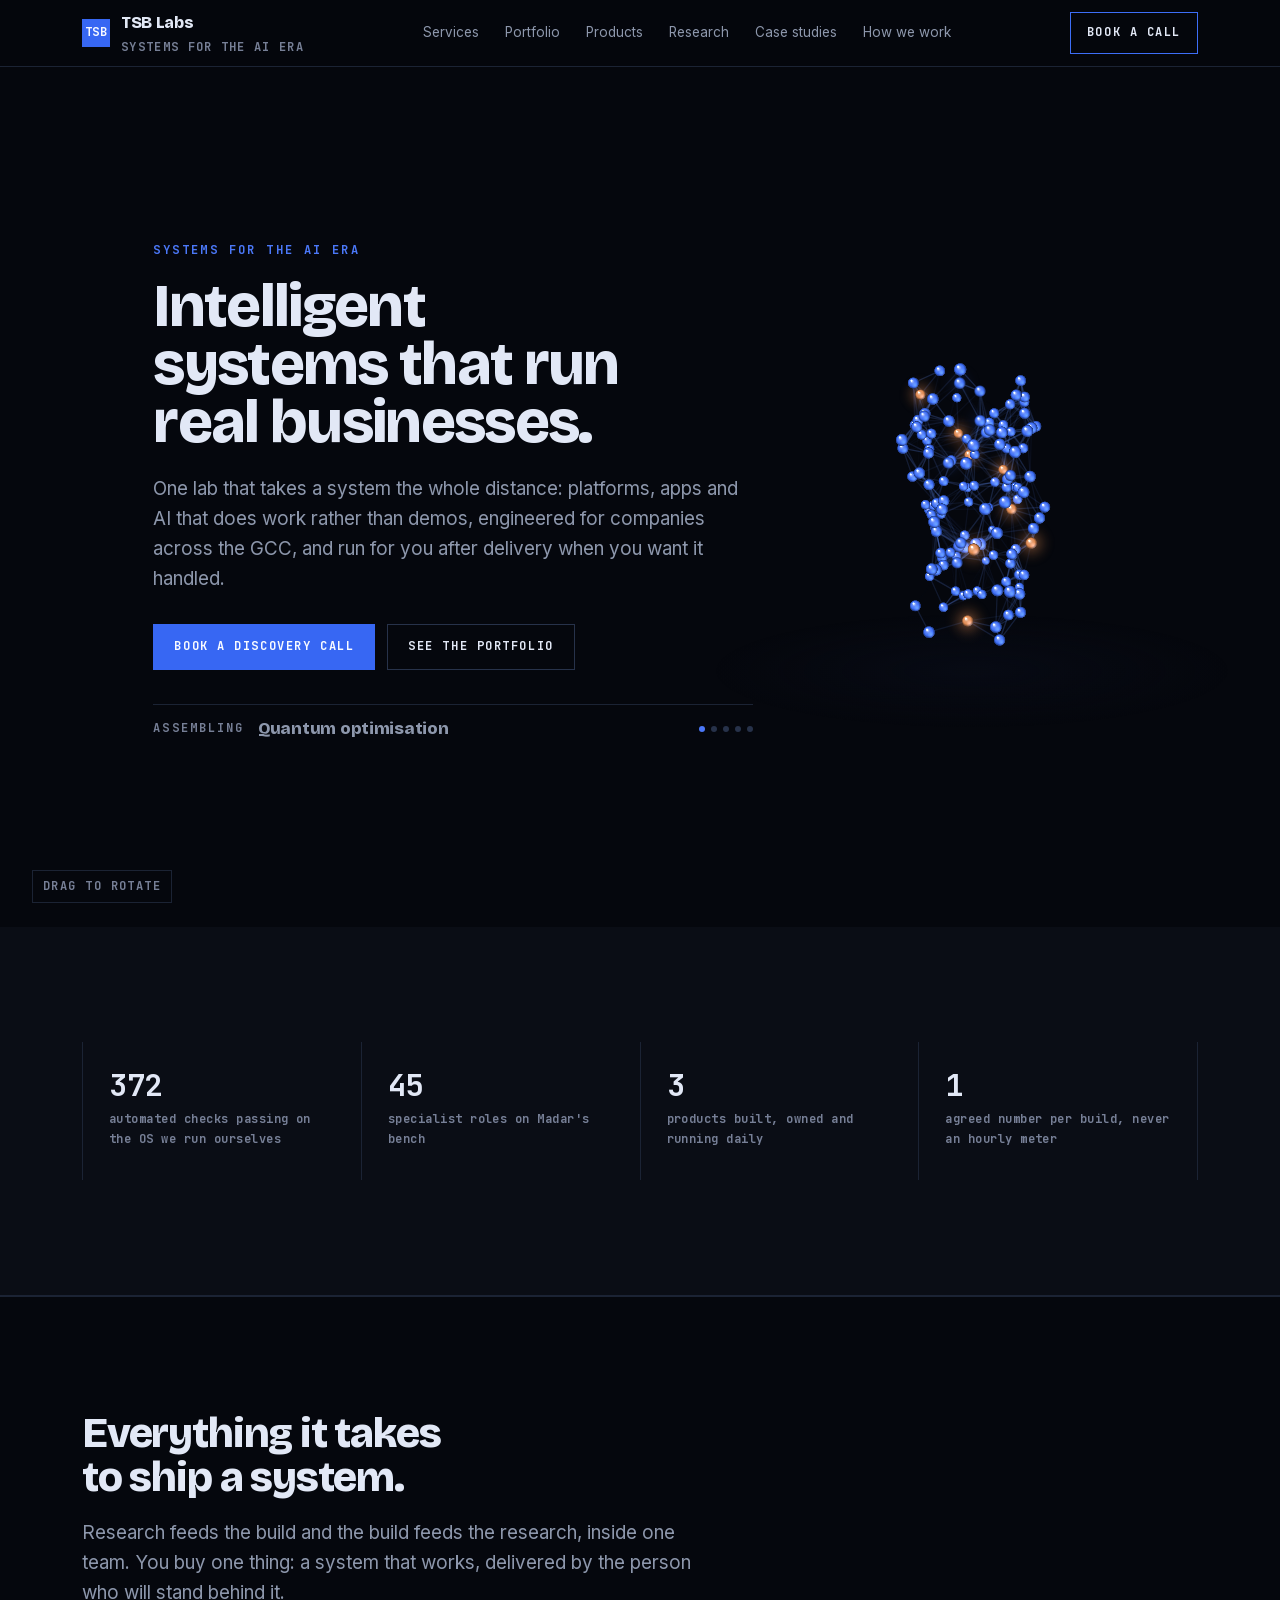
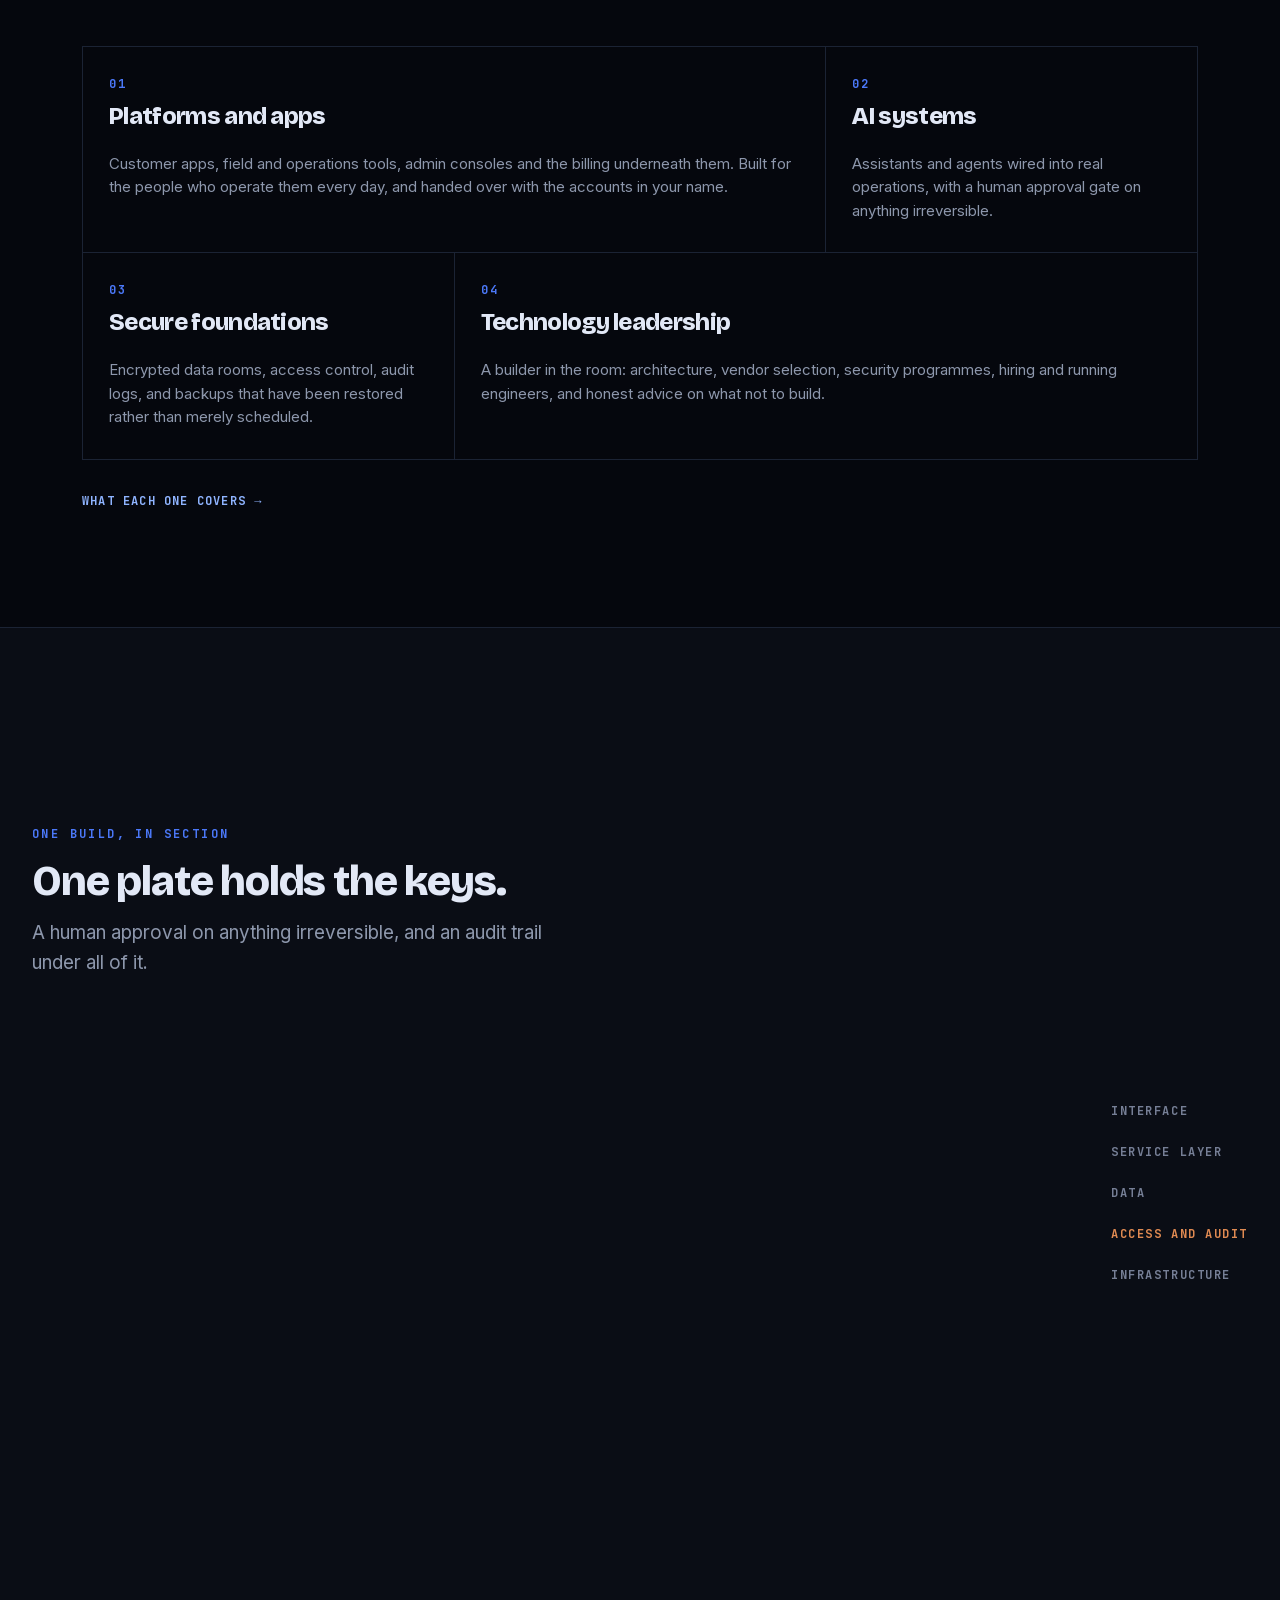
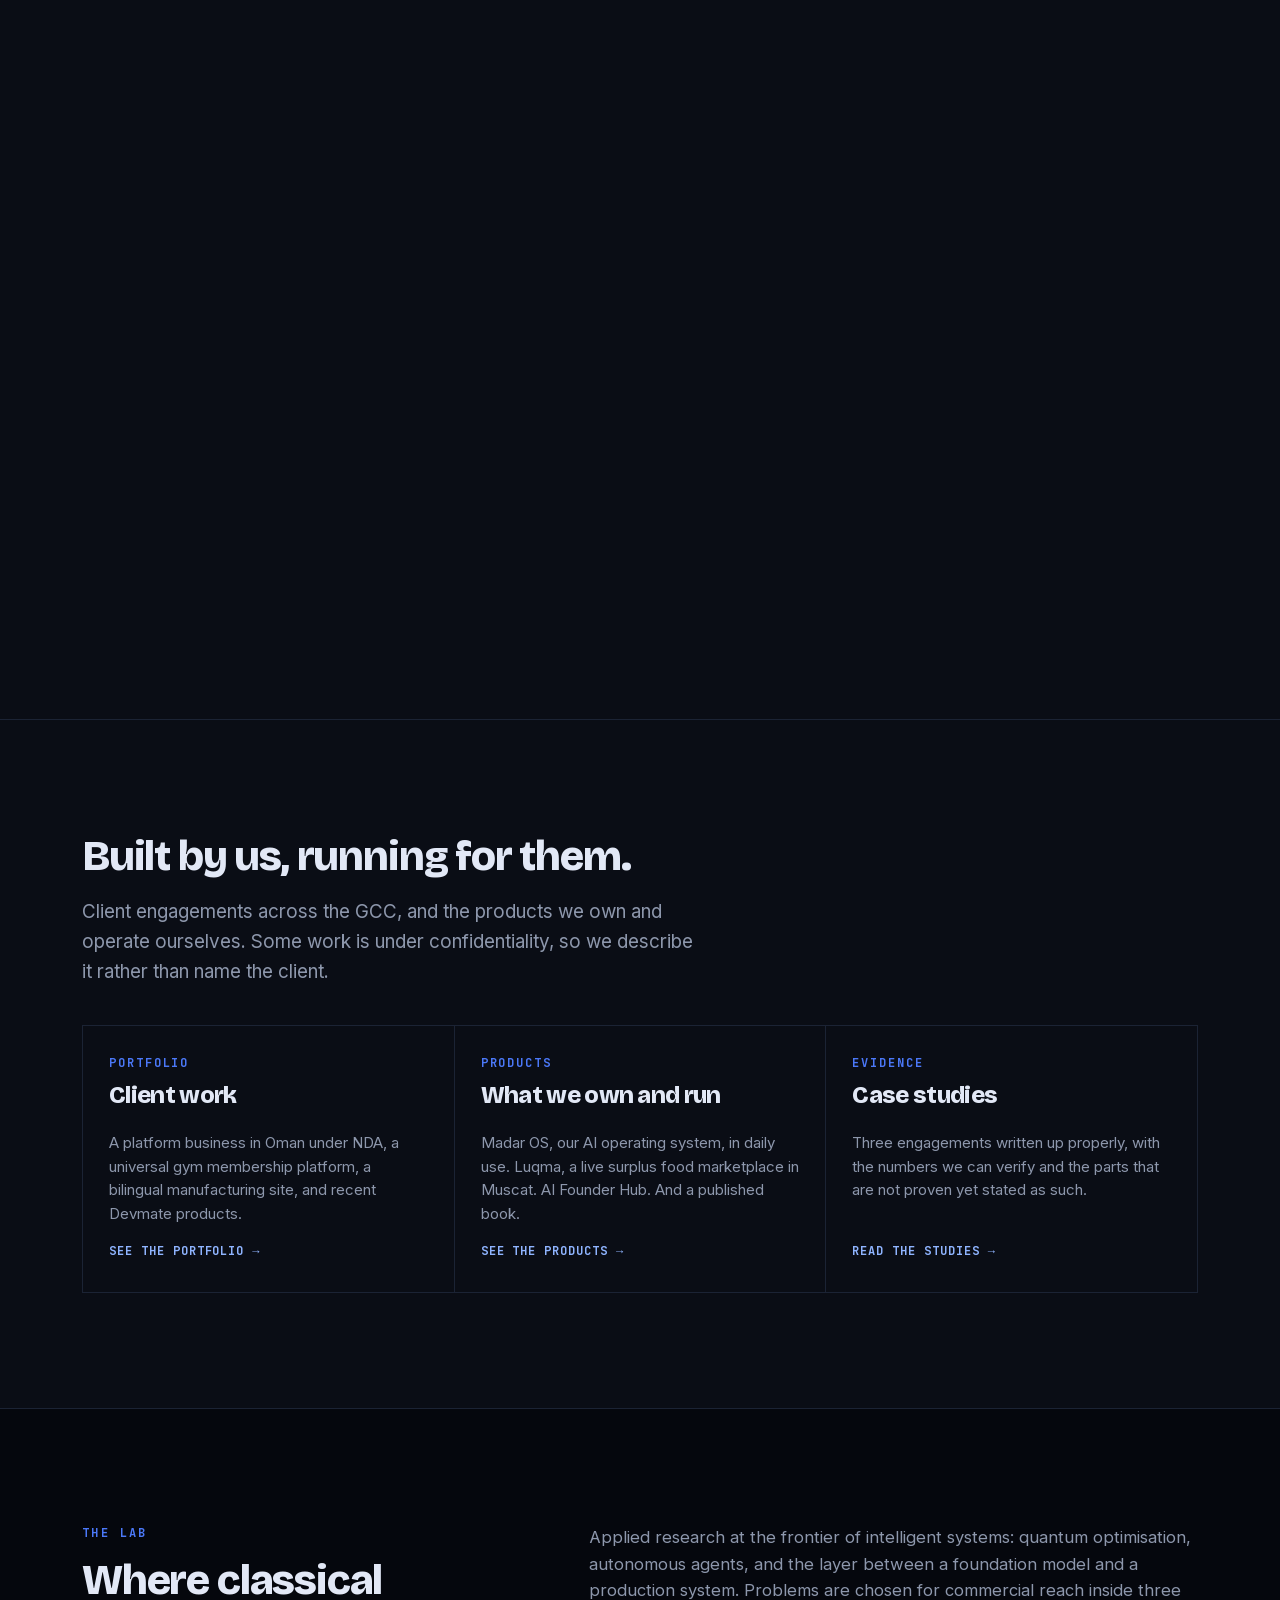
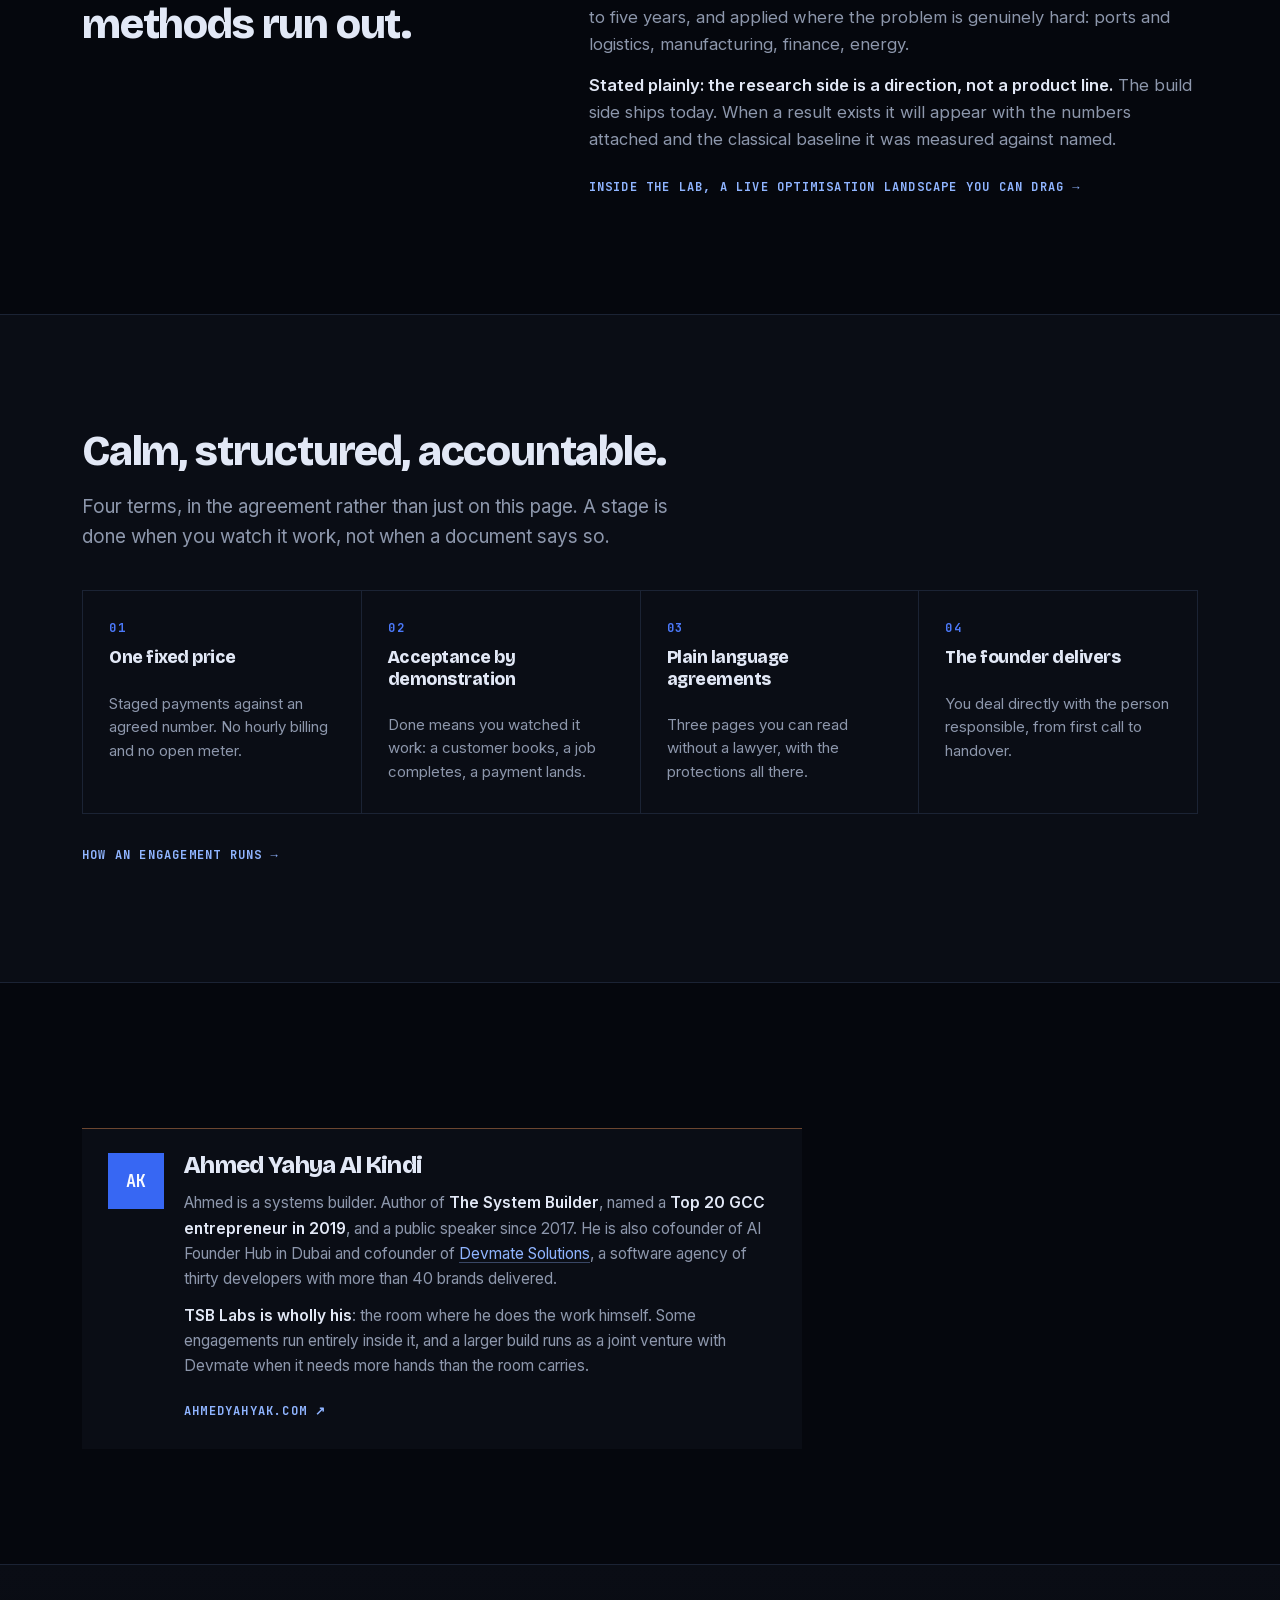
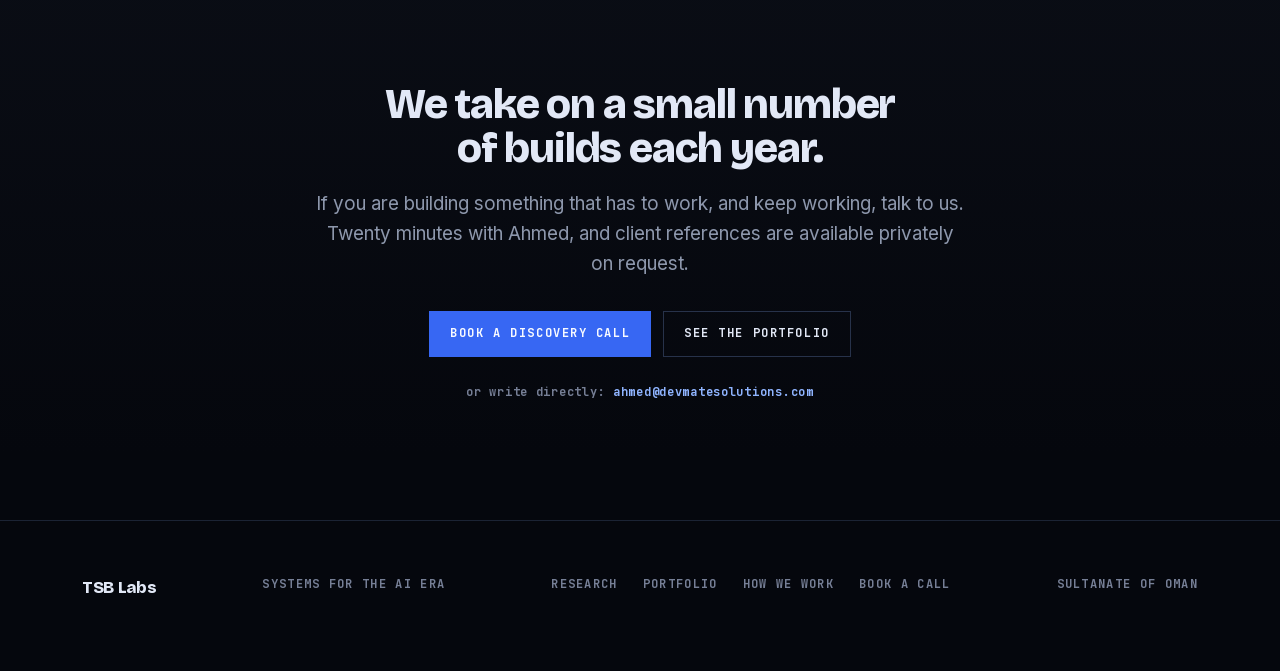
==== commit b84d3dd8: "feat: the photoreal layer, rendered on this machine The Blender pipeline is live and the whole loop " ====
--- a/index.html
+++ b/index.html
@@ -12,6 +12,7 @@
 <link rel="stylesheet" href="/assets/fonts.css">
 <link rel="stylesheet" href="/assets/system.css">
 <script defer src="/assets/scenes.js"></script>
+<script defer src="/assets/stack-video.js"></script>
 <script defer src="/assets/nav.js"></script>
 <script defer src="/assets/cursor.js"></script>
 </head>
--- a/assets/system.css
+++ b/assets/system.css
@@ -816,10 +816,15 @@
   background:linear-gradient(180deg,transparent,rgba(61,110,247,.28) 20%,
     rgba(61,110,247,.28) 80%,transparent)}
 #bpc.bpc-scene .bpc-co{opacity:1;font-family:var(--mono);font-size:10.5px;
-  letter-spacing:.14em;color:var(--faint);white-space:nowrap}
+  letter-spacing:.14em;color:var(--faint);white-space:nowrap;
+  text-shadow:0 1px 3px rgba(5,7,13,.9)}
 #bpc.bpc-scene .bpc-ring{opacity:0}
 #bpc.bpc-text .bpc-dot,#bpc.bpc-text .bpc-ring{opacity:0}
 html.bpc-on input:hover, html.bpc-on textarea:hover{cursor:text}
+/* over prose the native I-beam returns and the instrument stands down */
+html.bpc-on p, html.bpc-on li, html.bpc-on h1, html.bpc-on h2,
+html.bpc-on h3, html.bpc-on figcaption, html.bpc-on .lede{cursor:text}
+html.bpc-on p a, html.bpc-on li a{cursor:none}
 
 /* the old scroll-reveal is neutralised; content must never start hidden */
 .reveal{opacity:1;transform:none}
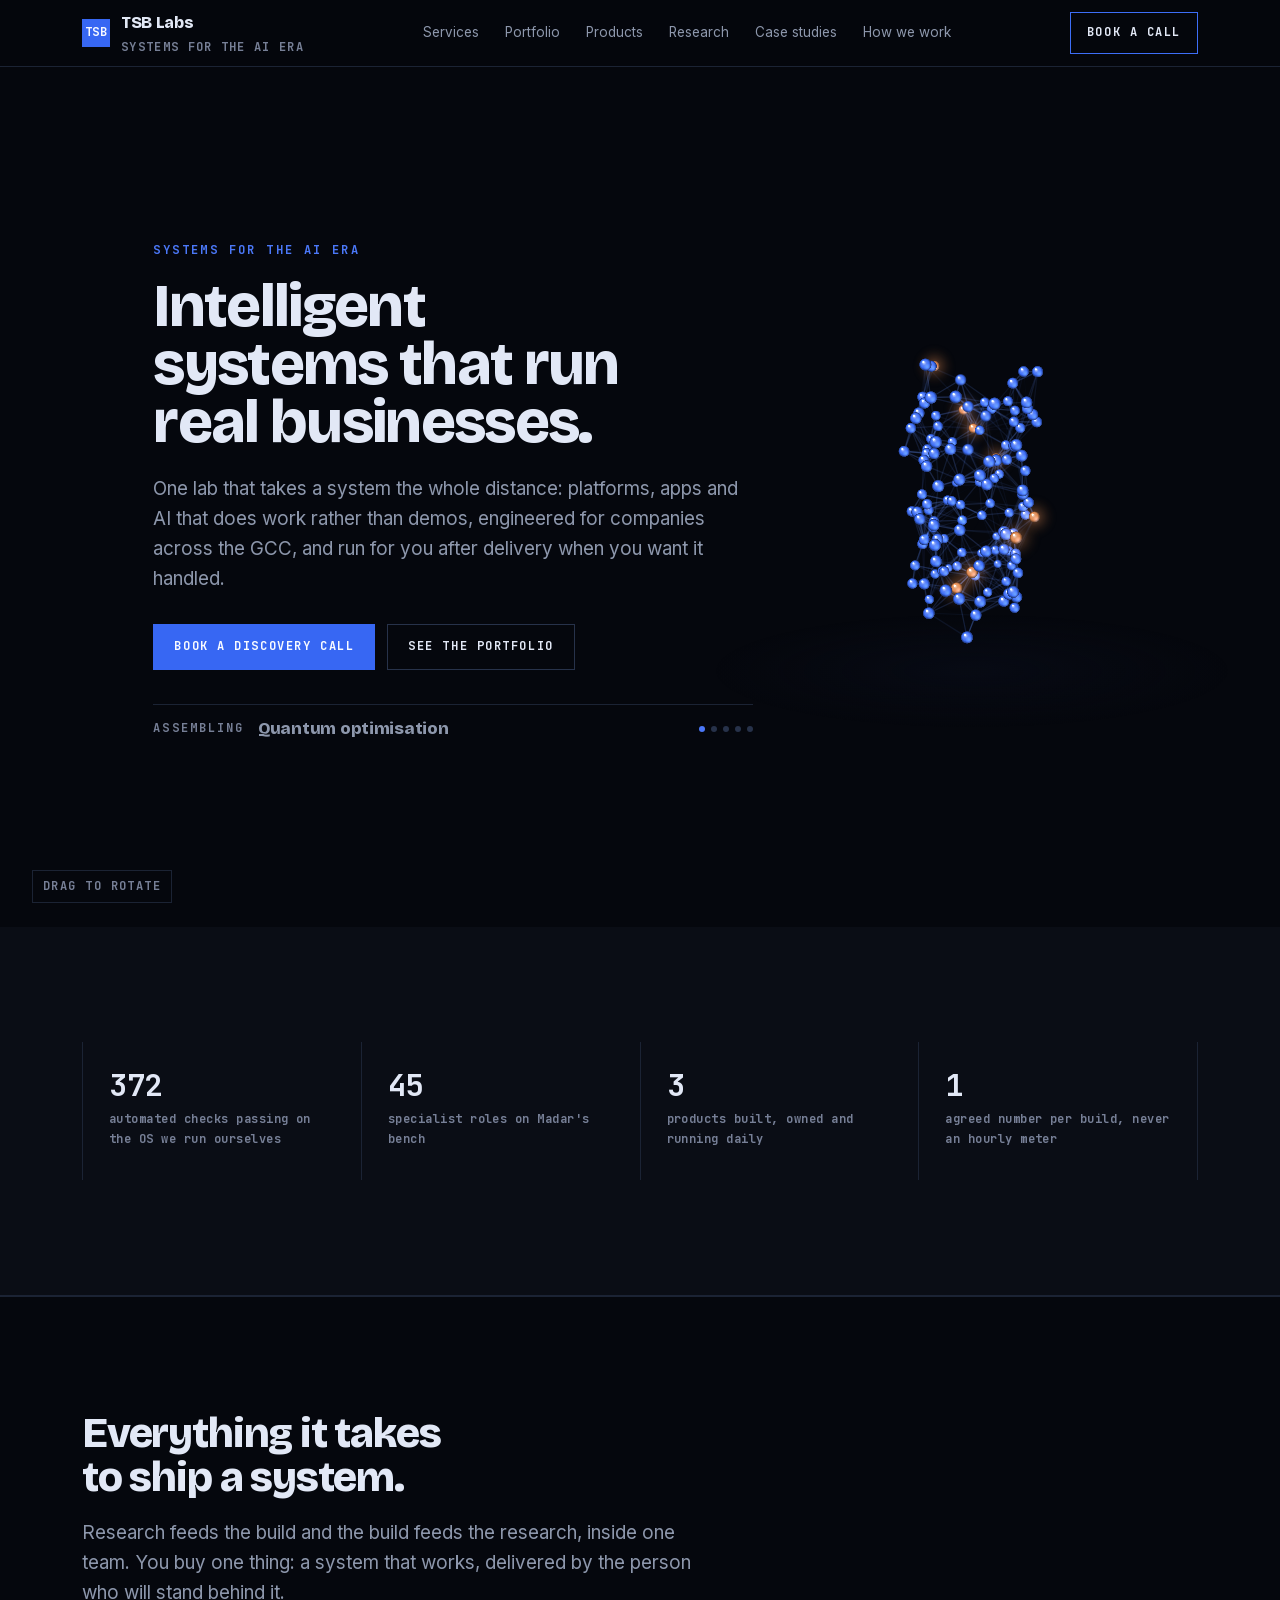
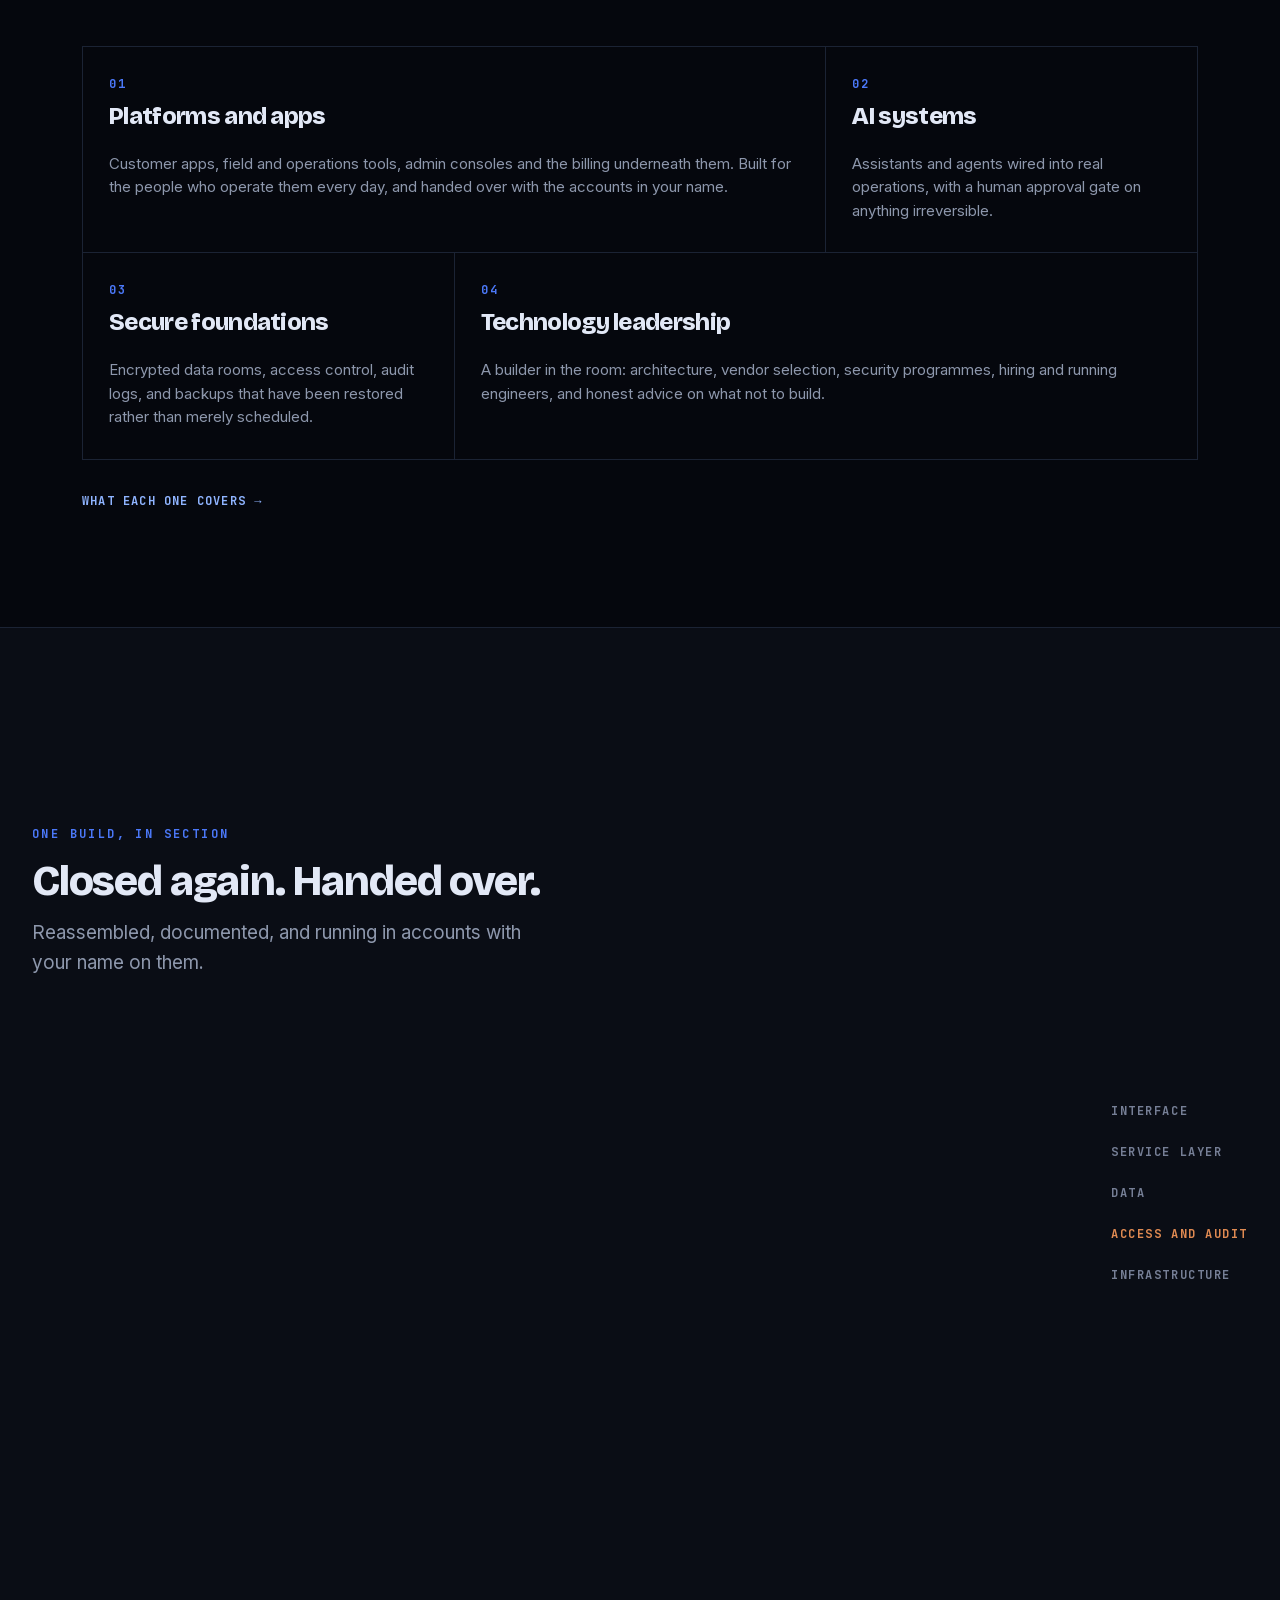
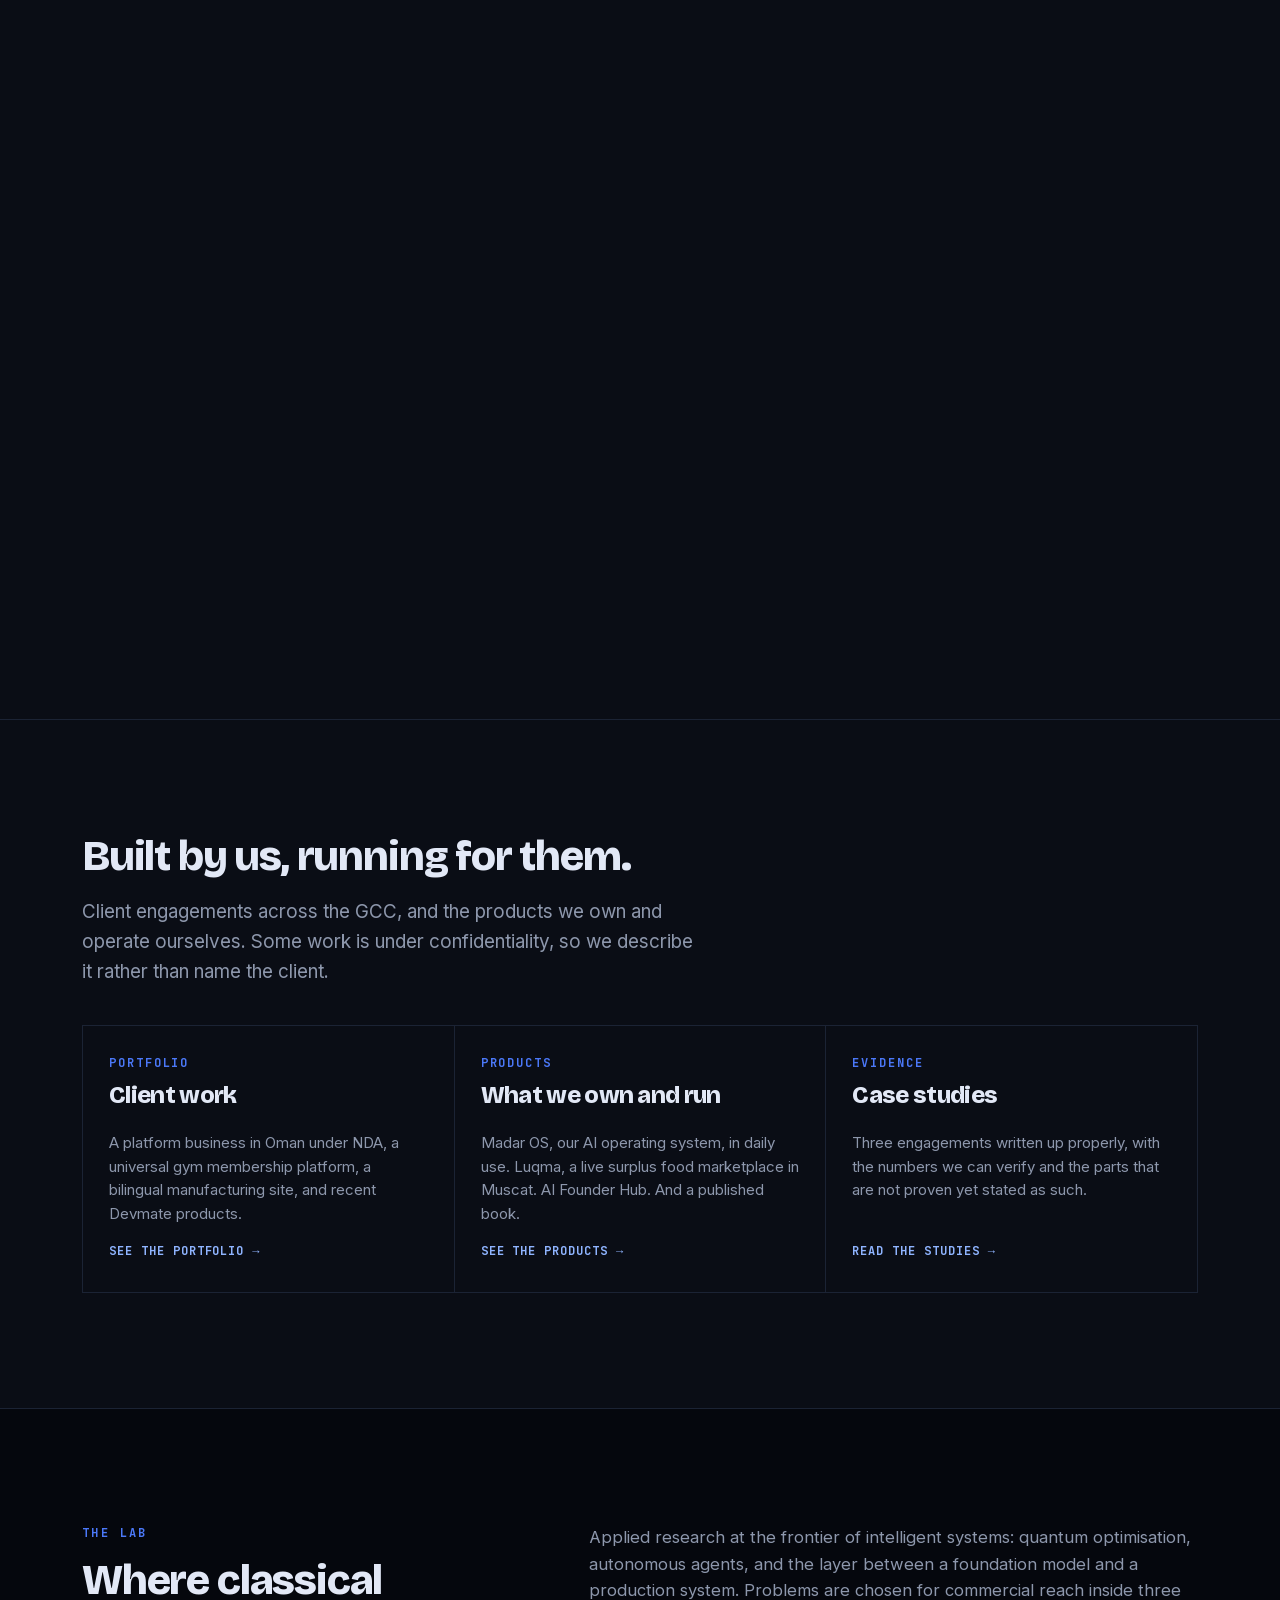
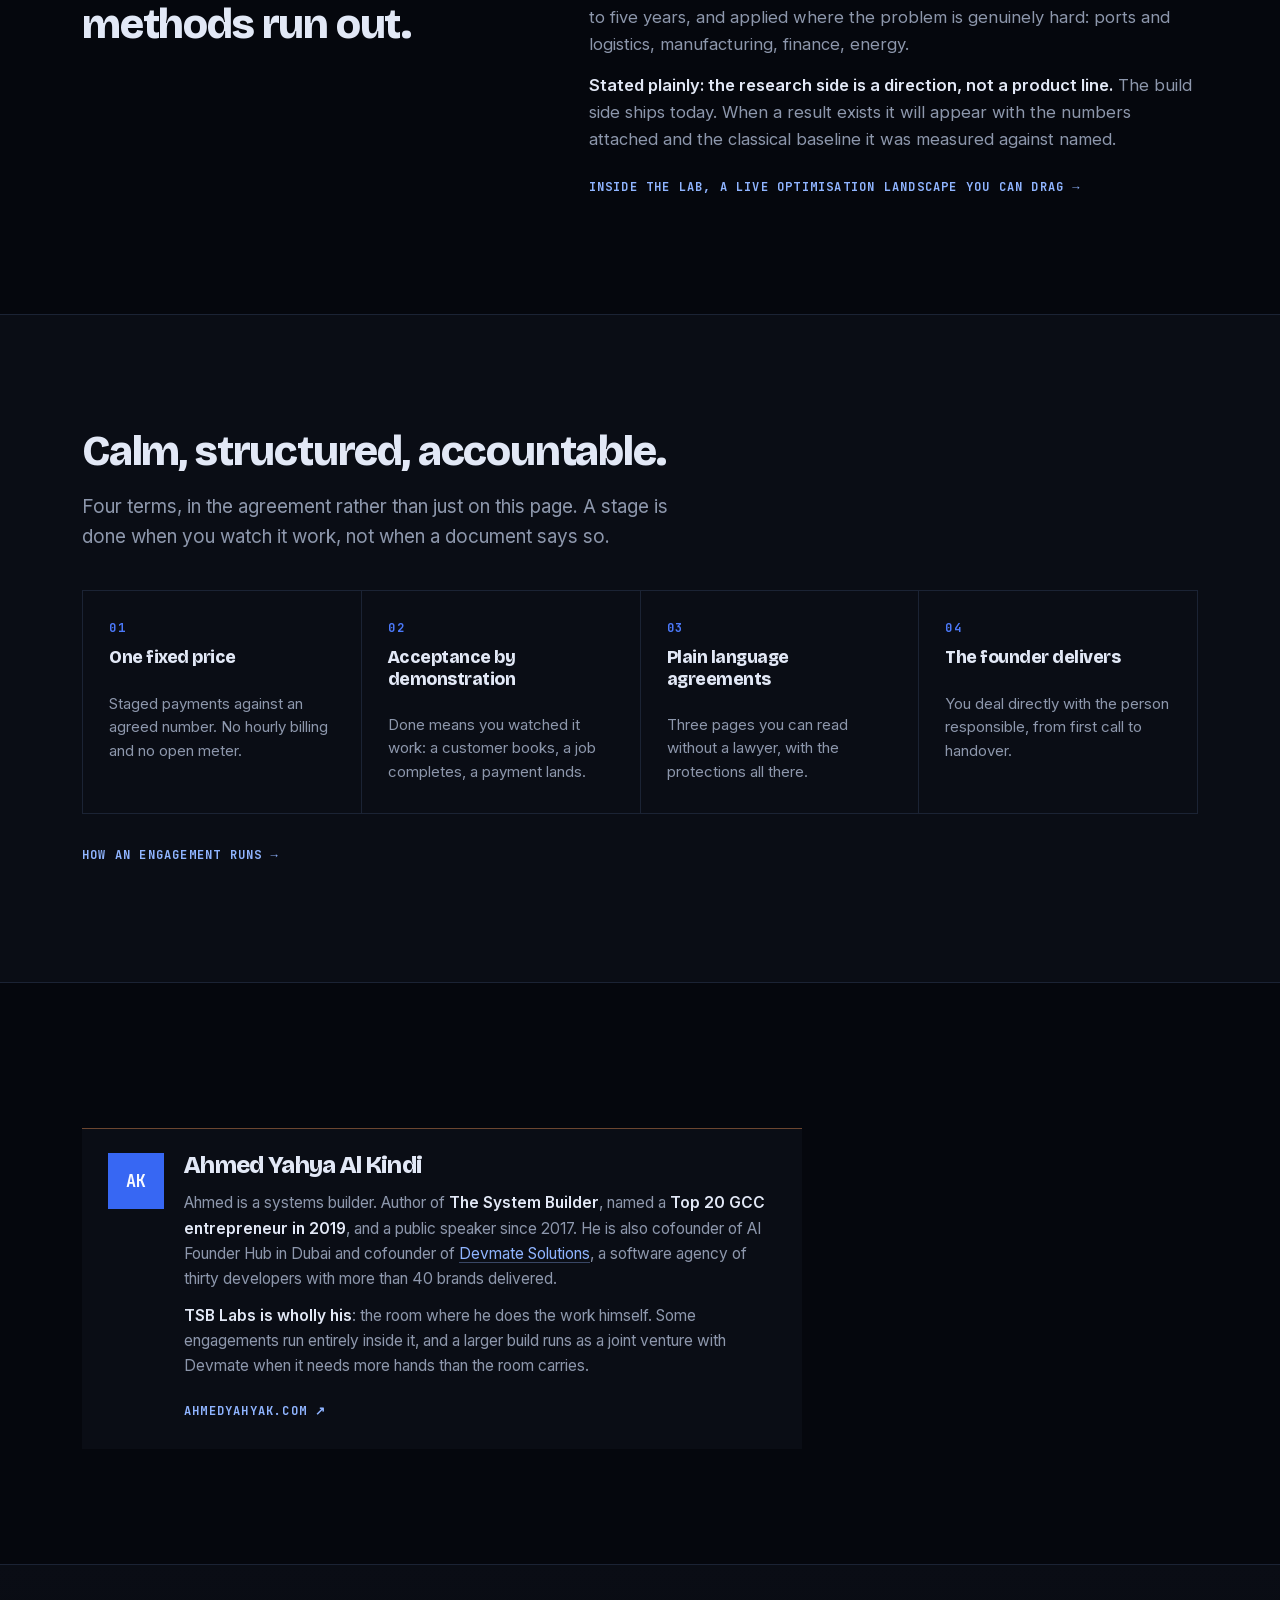
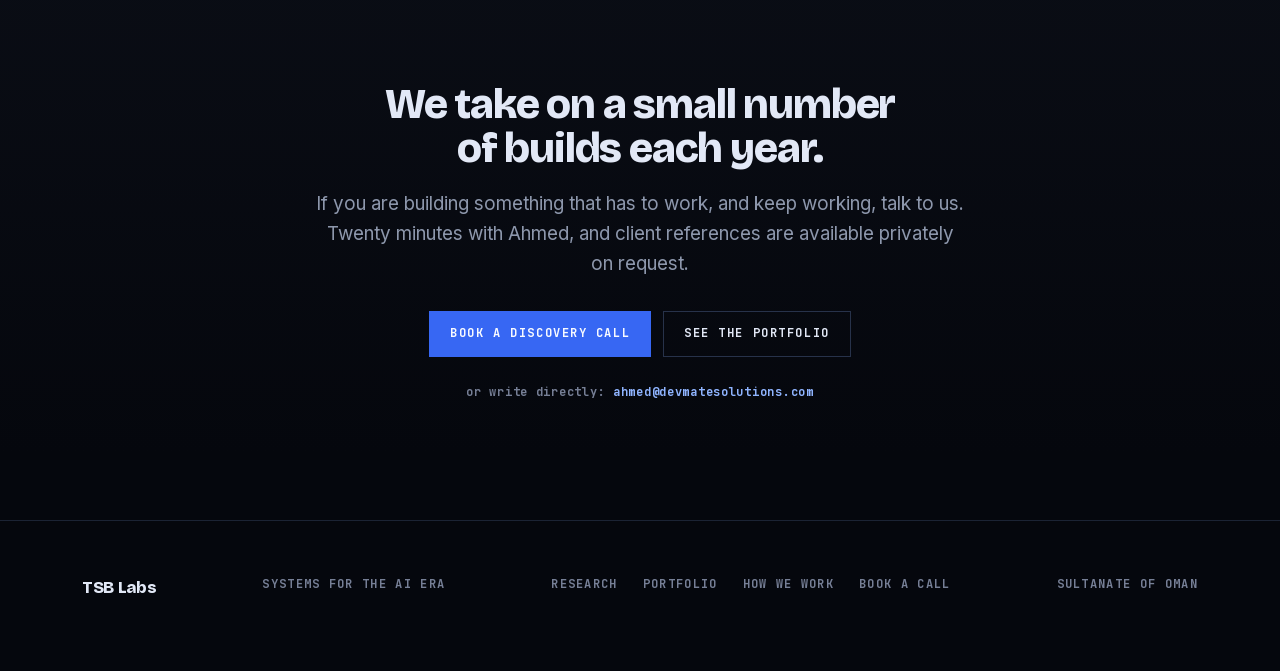
==== commit 4e799c16: "fix: hold the photoreal layer back until it blends into the page Ahmed looked at it live and said th" ====
--- a/index.html
+++ b/index.html
@@ -12,7 +12,15 @@
 <link rel="stylesheet" href="/assets/fonts.css">
 <link rel="stylesheet" href="/assets/system.css">
 <script defer src="/assets/scenes.js"></script>
+<!-- The photoreal layer is held back until it blends. The rendered
+     frames carry a lit ground plane whose bottom edge measures rgb(71,95,131)
+     against the page's rgb(5,7,13), so the opaque video reads as a glowing
+     rectangle in a black page. H.264 has no alpha, so this cannot be masked
+     away; it has to be re-rendered without the floor. The live canvas draws
+     transparent shapes straight onto the page and is seamless, which is why
+     it was kept. Re-enable once the floorless sequence is in.
 <script defer src="/assets/stack-video.js"></script>
+-->
 <script defer src="/assets/nav.js"></script>
 <script defer src="/assets/cursor.js"></script>
 </head>
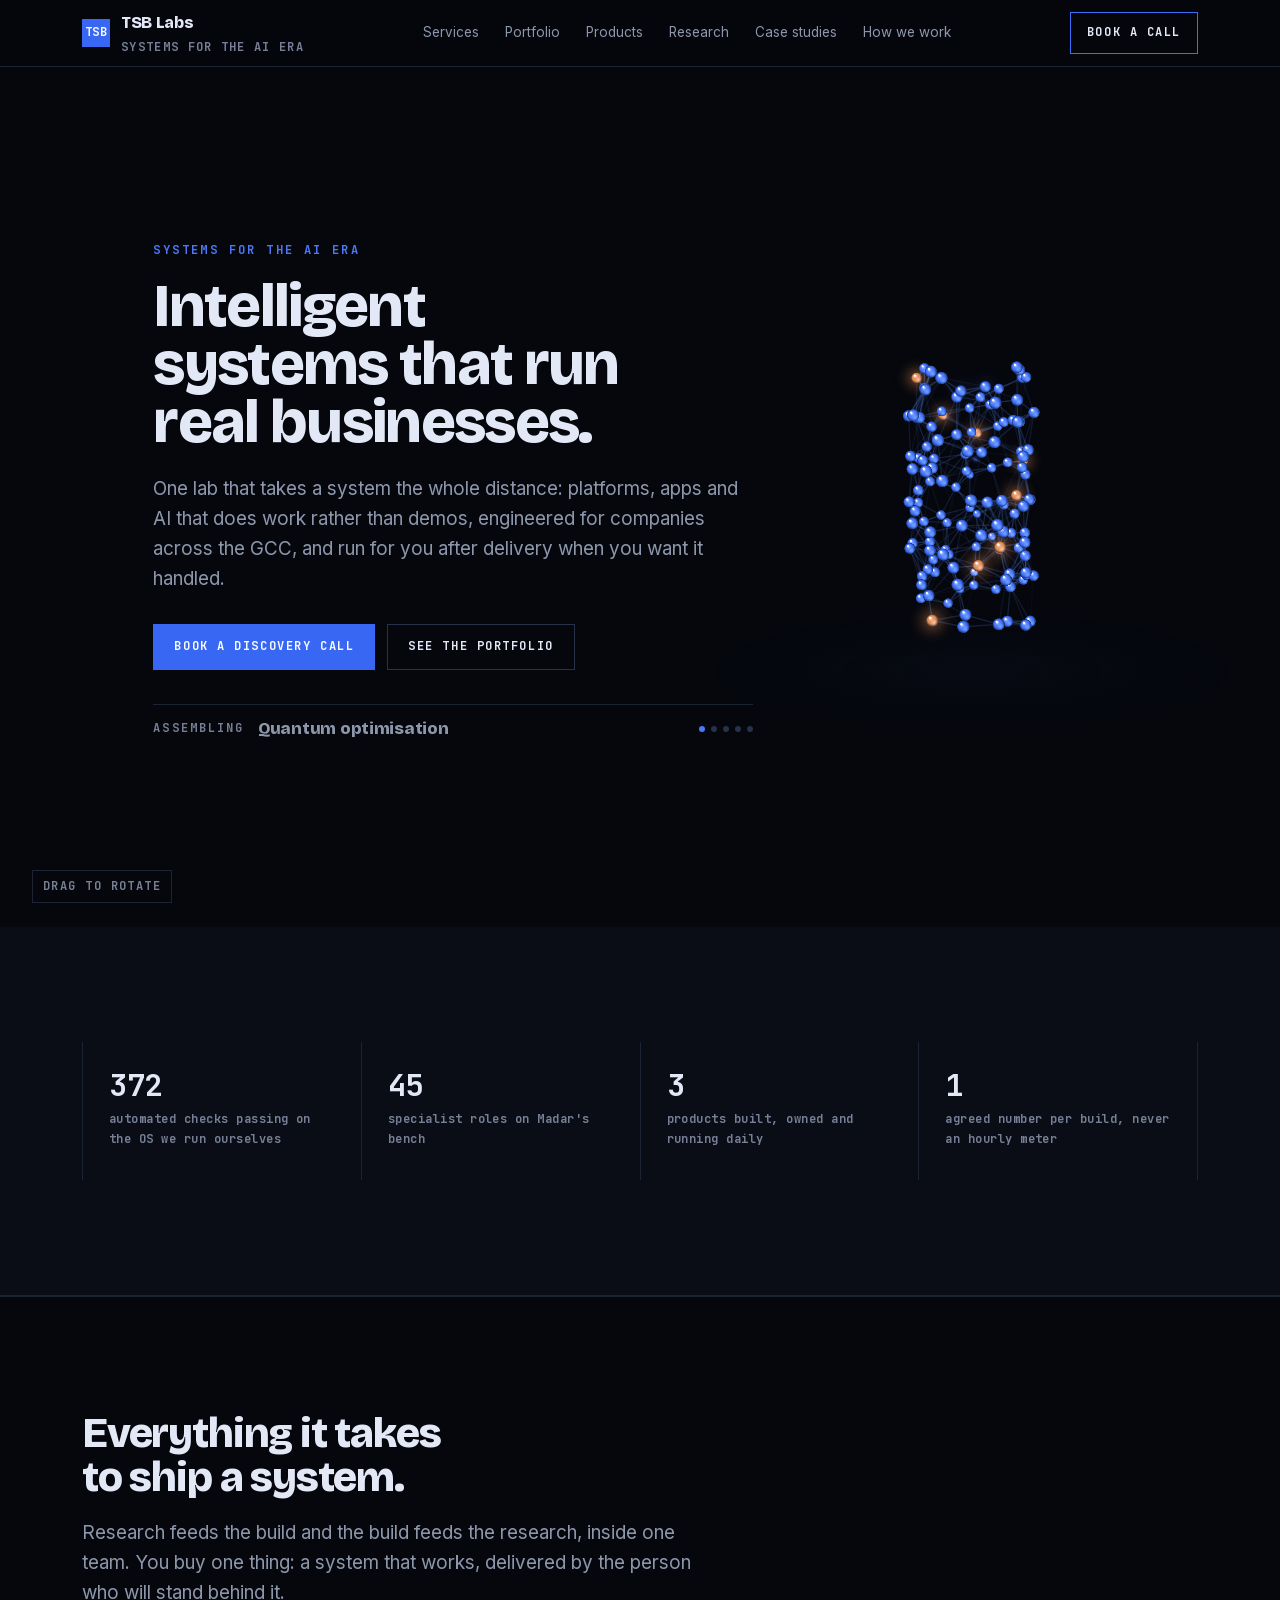
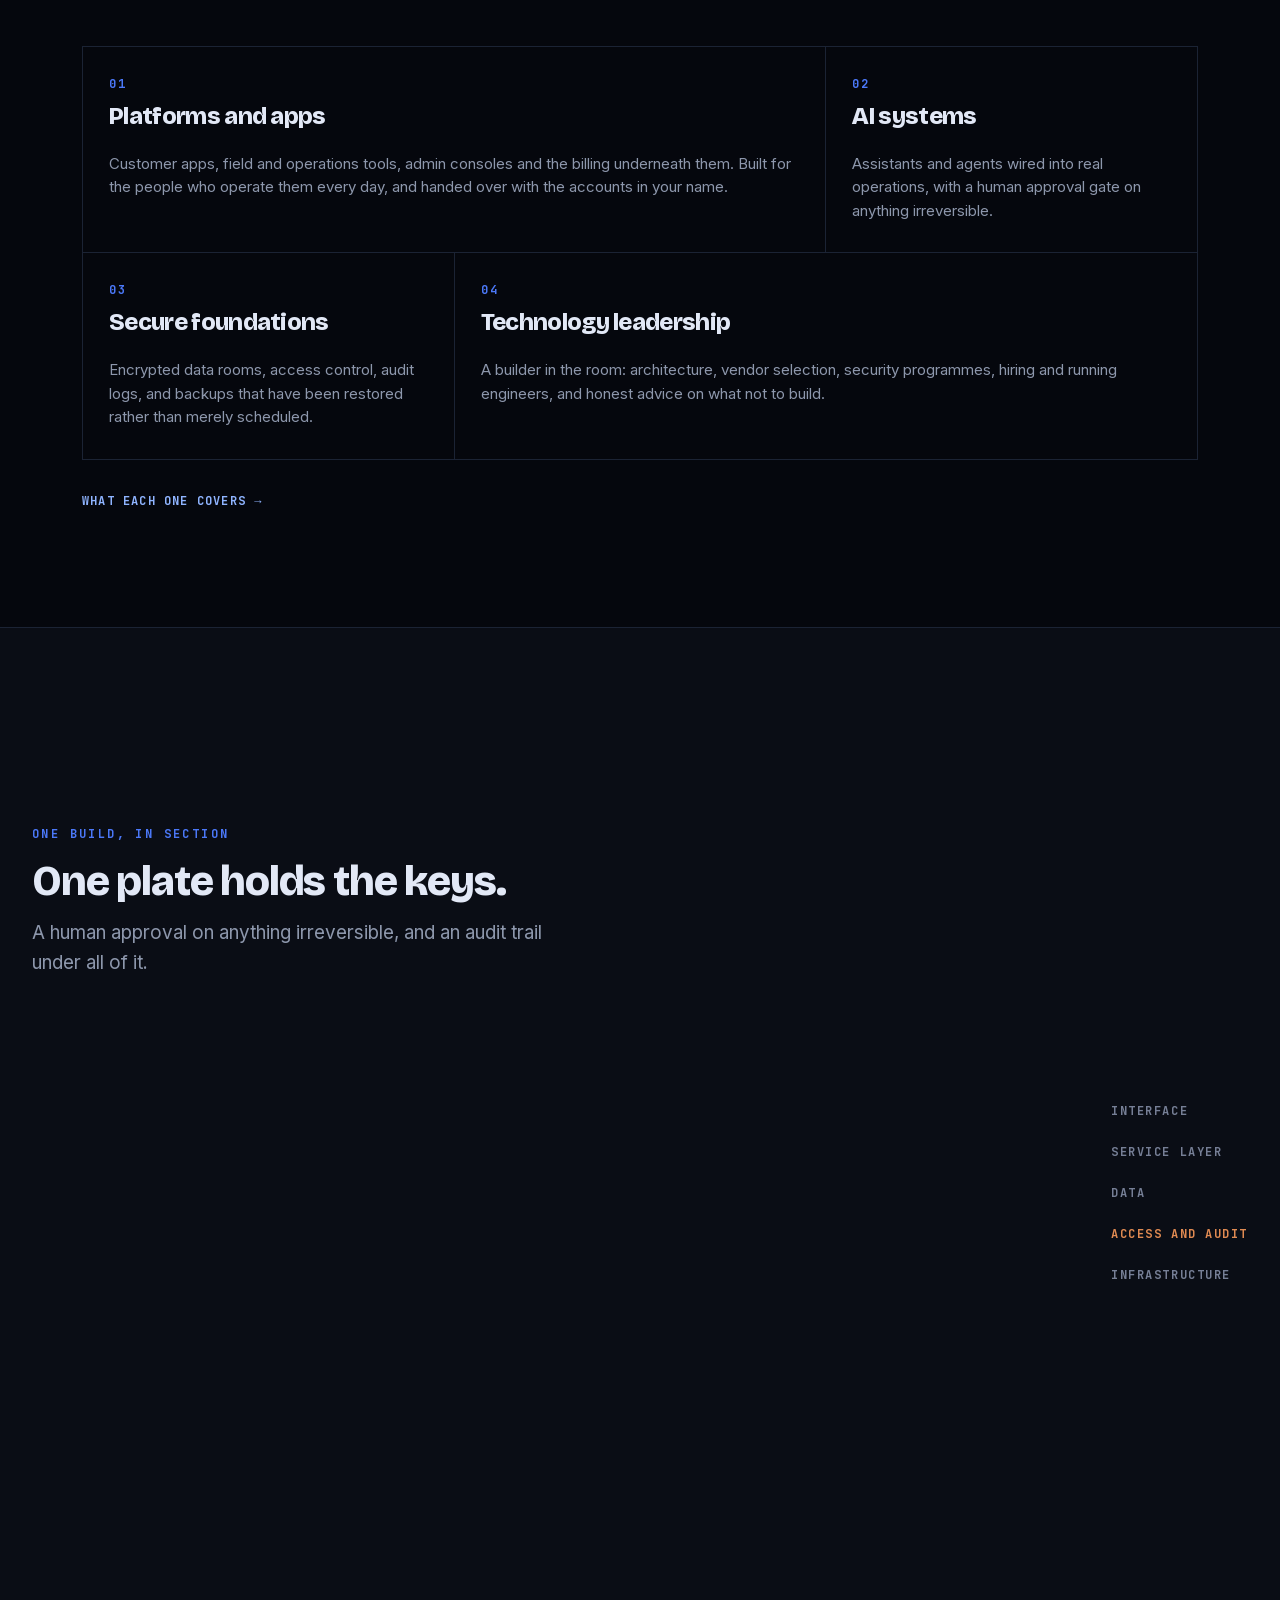
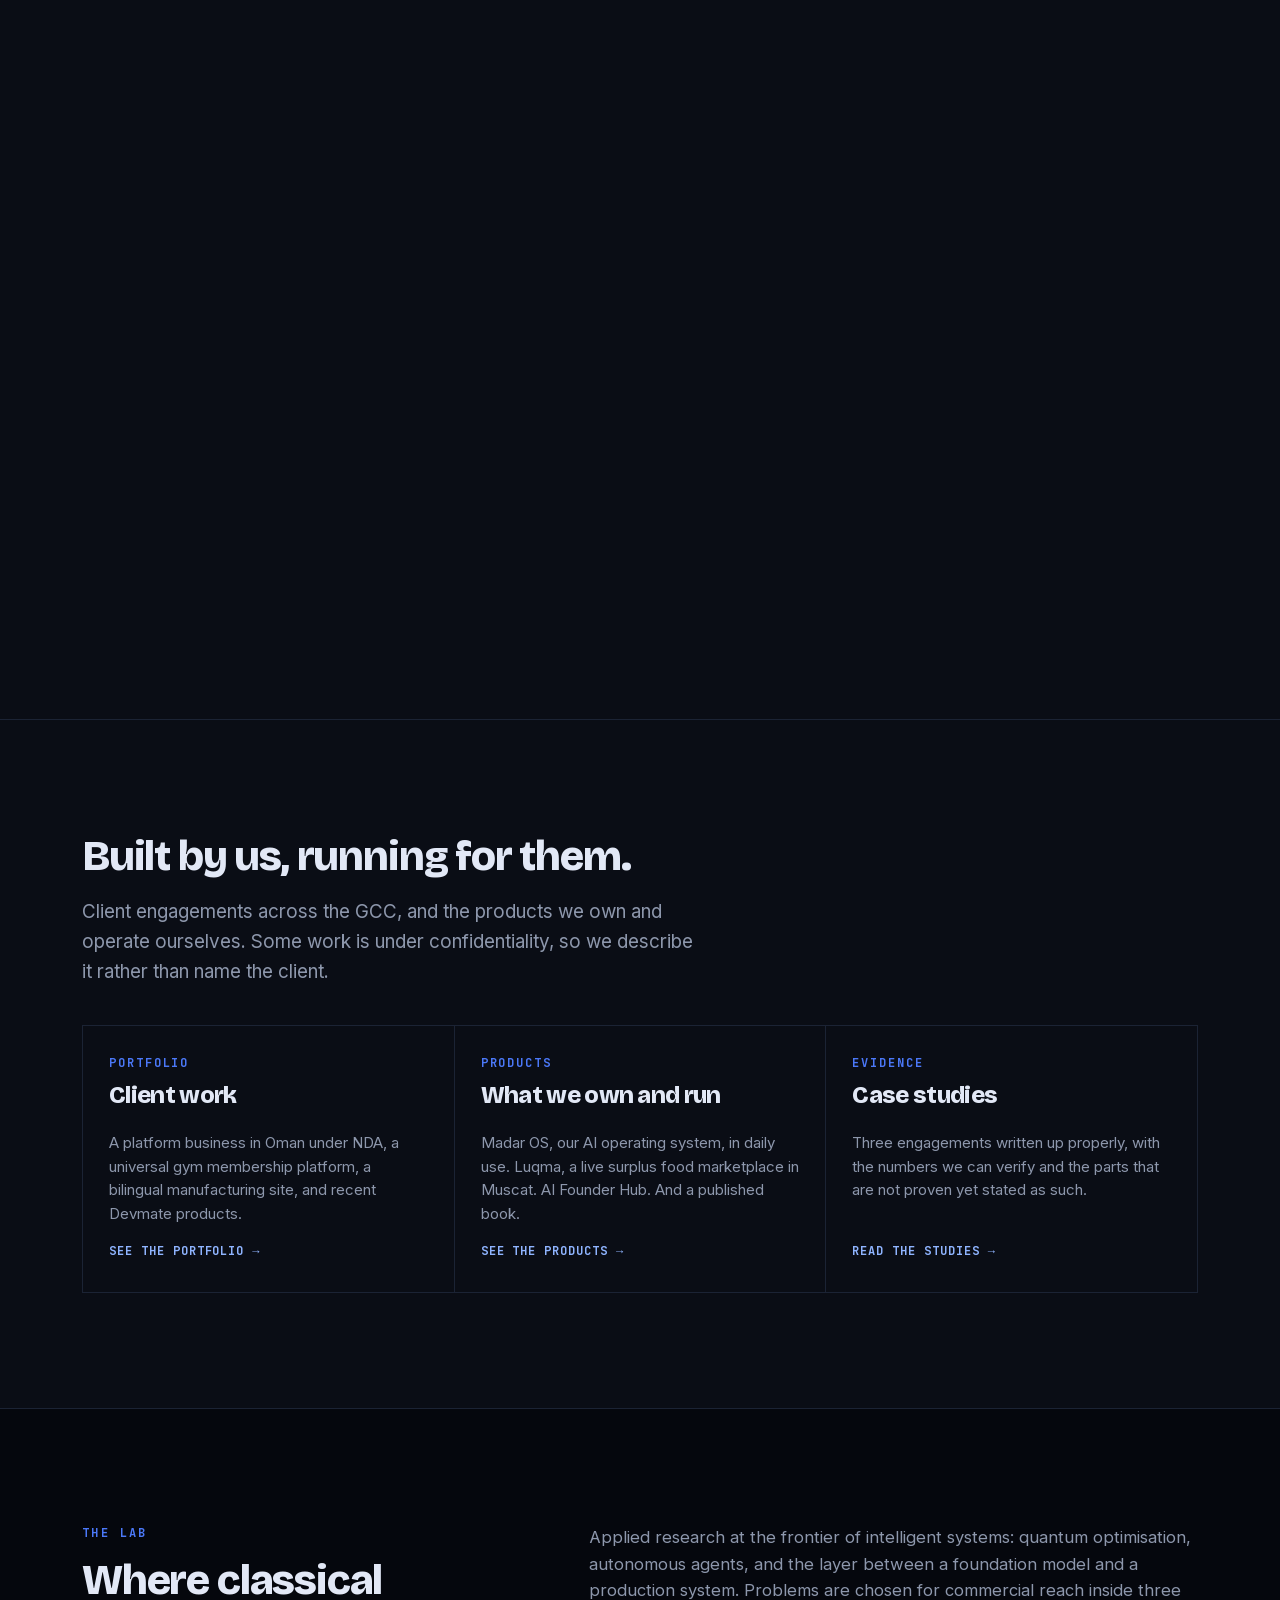
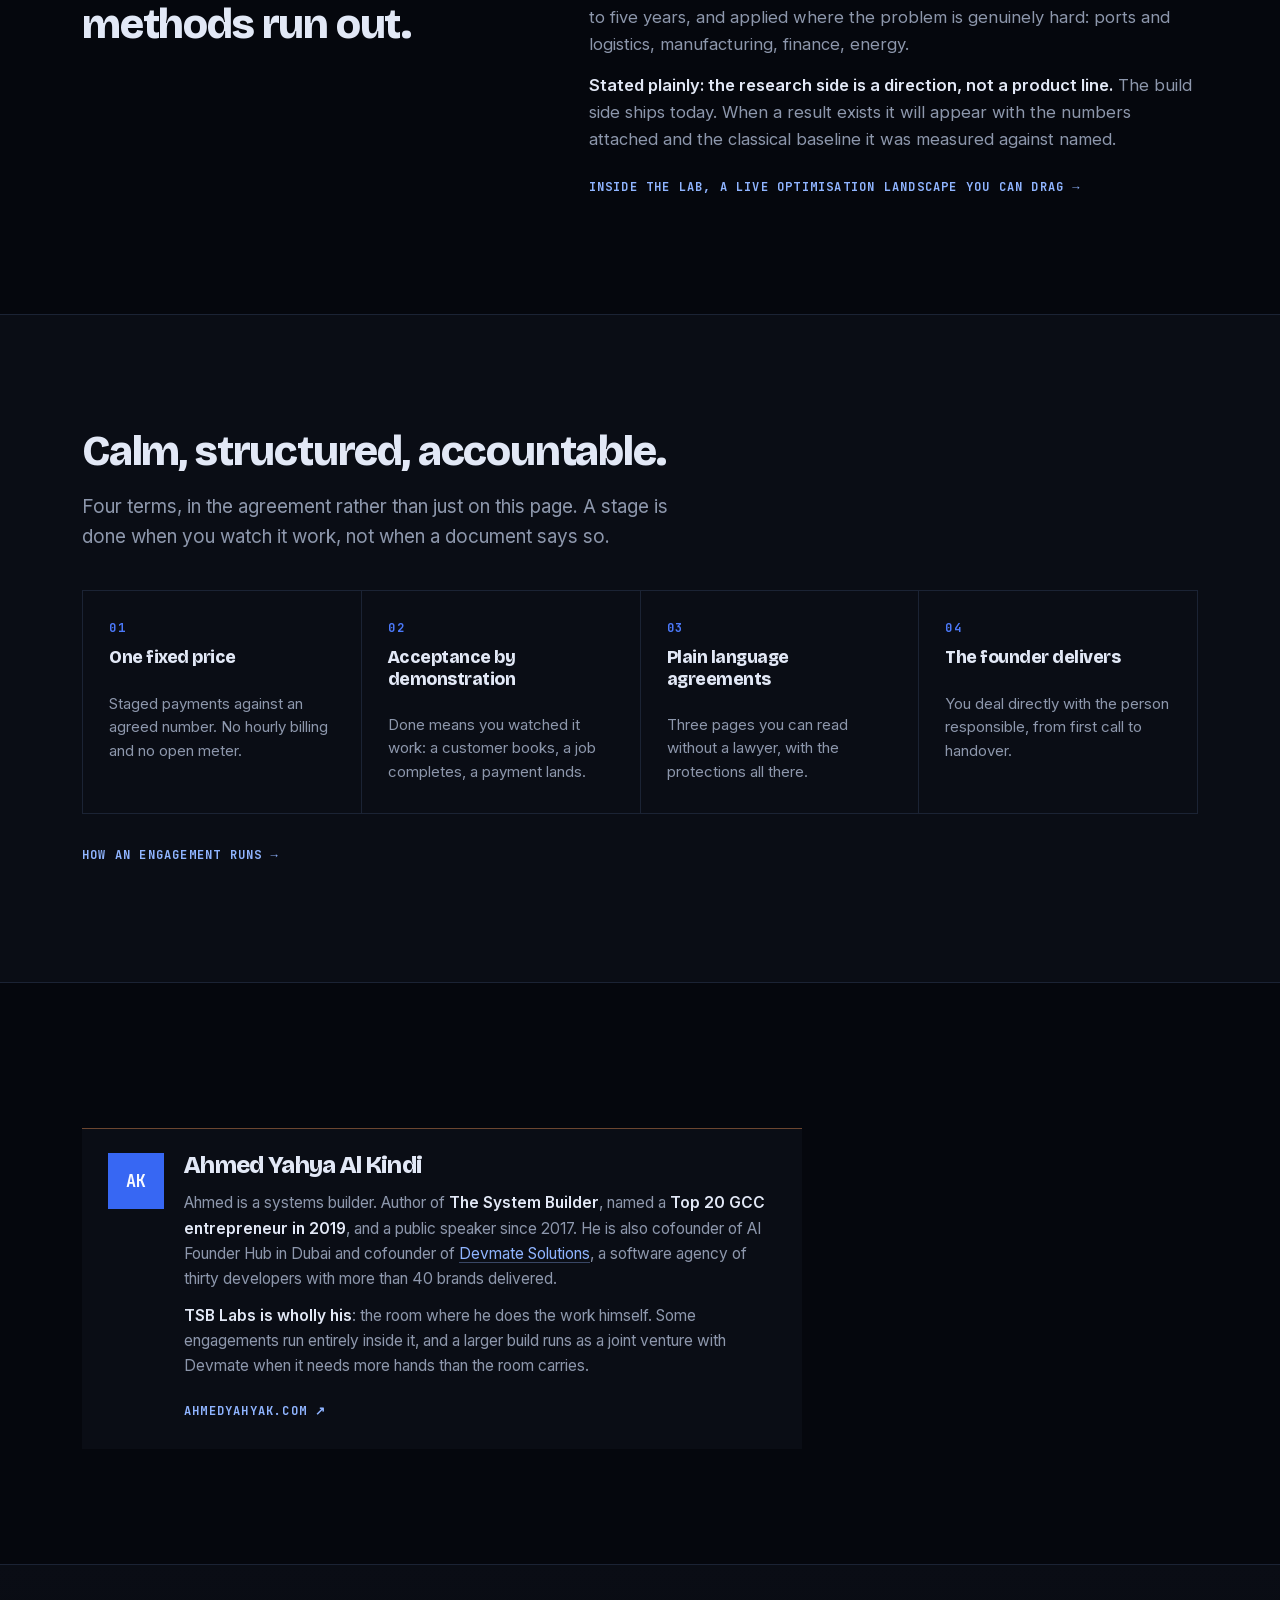
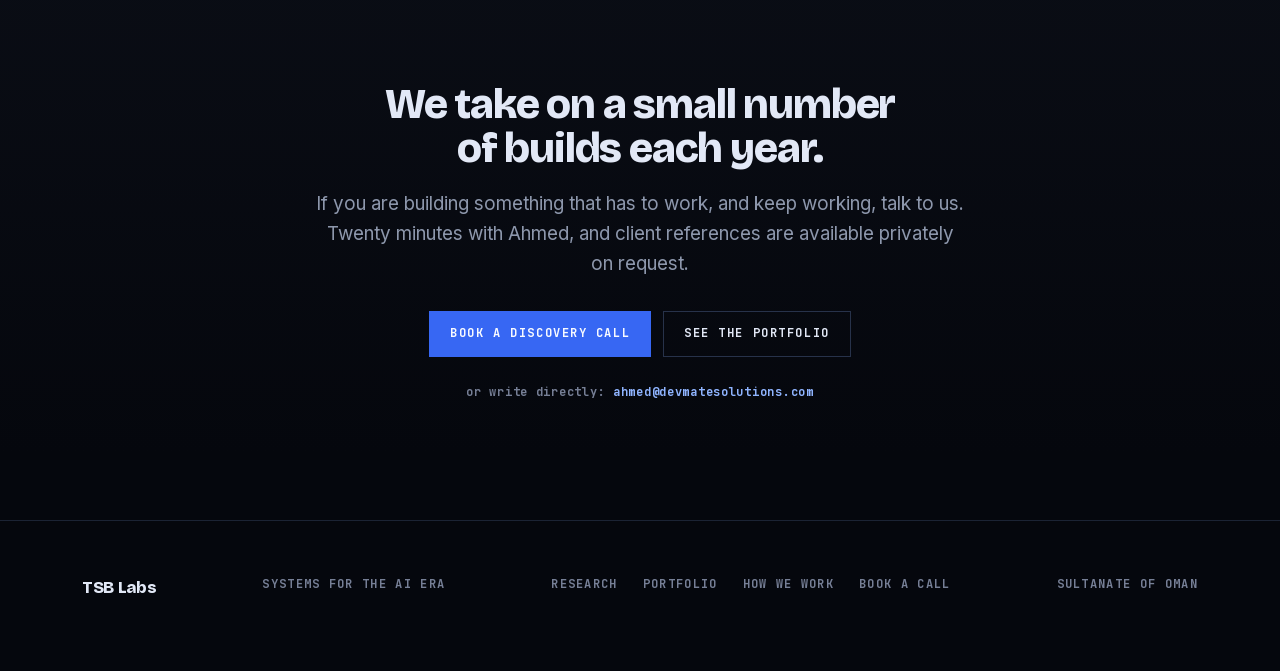
==== commit ccd6e2bd: "feat: the dissection blends into the page. 160KB, edge delta 2 Ahmed's note was right and the number" ====
--- a/index.html
+++ b/index.html
@@ -12,15 +12,7 @@
 <link rel="stylesheet" href="/assets/fonts.css">
 <link rel="stylesheet" href="/assets/system.css">
 <script defer src="/assets/scenes.js"></script>
-<!-- The photoreal layer is held back until it blends. The rendered
-     frames carry a lit ground plane whose bottom edge measures rgb(71,95,131)
-     against the page's rgb(5,7,13), so the opaque video reads as a glowing
-     rectangle in a black page. H.264 has no alpha, so this cannot be masked
-     away; it has to be re-rendered without the floor. The live canvas draws
-     transparent shapes straight onto the page and is seamless, which is why
-     it was kept. Re-enable once the floorless sequence is in.
 <script defer src="/assets/stack-video.js"></script>
--->
 <script defer src="/assets/nav.js"></script>
 <script defer src="/assets/cursor.js"></script>
 </head>
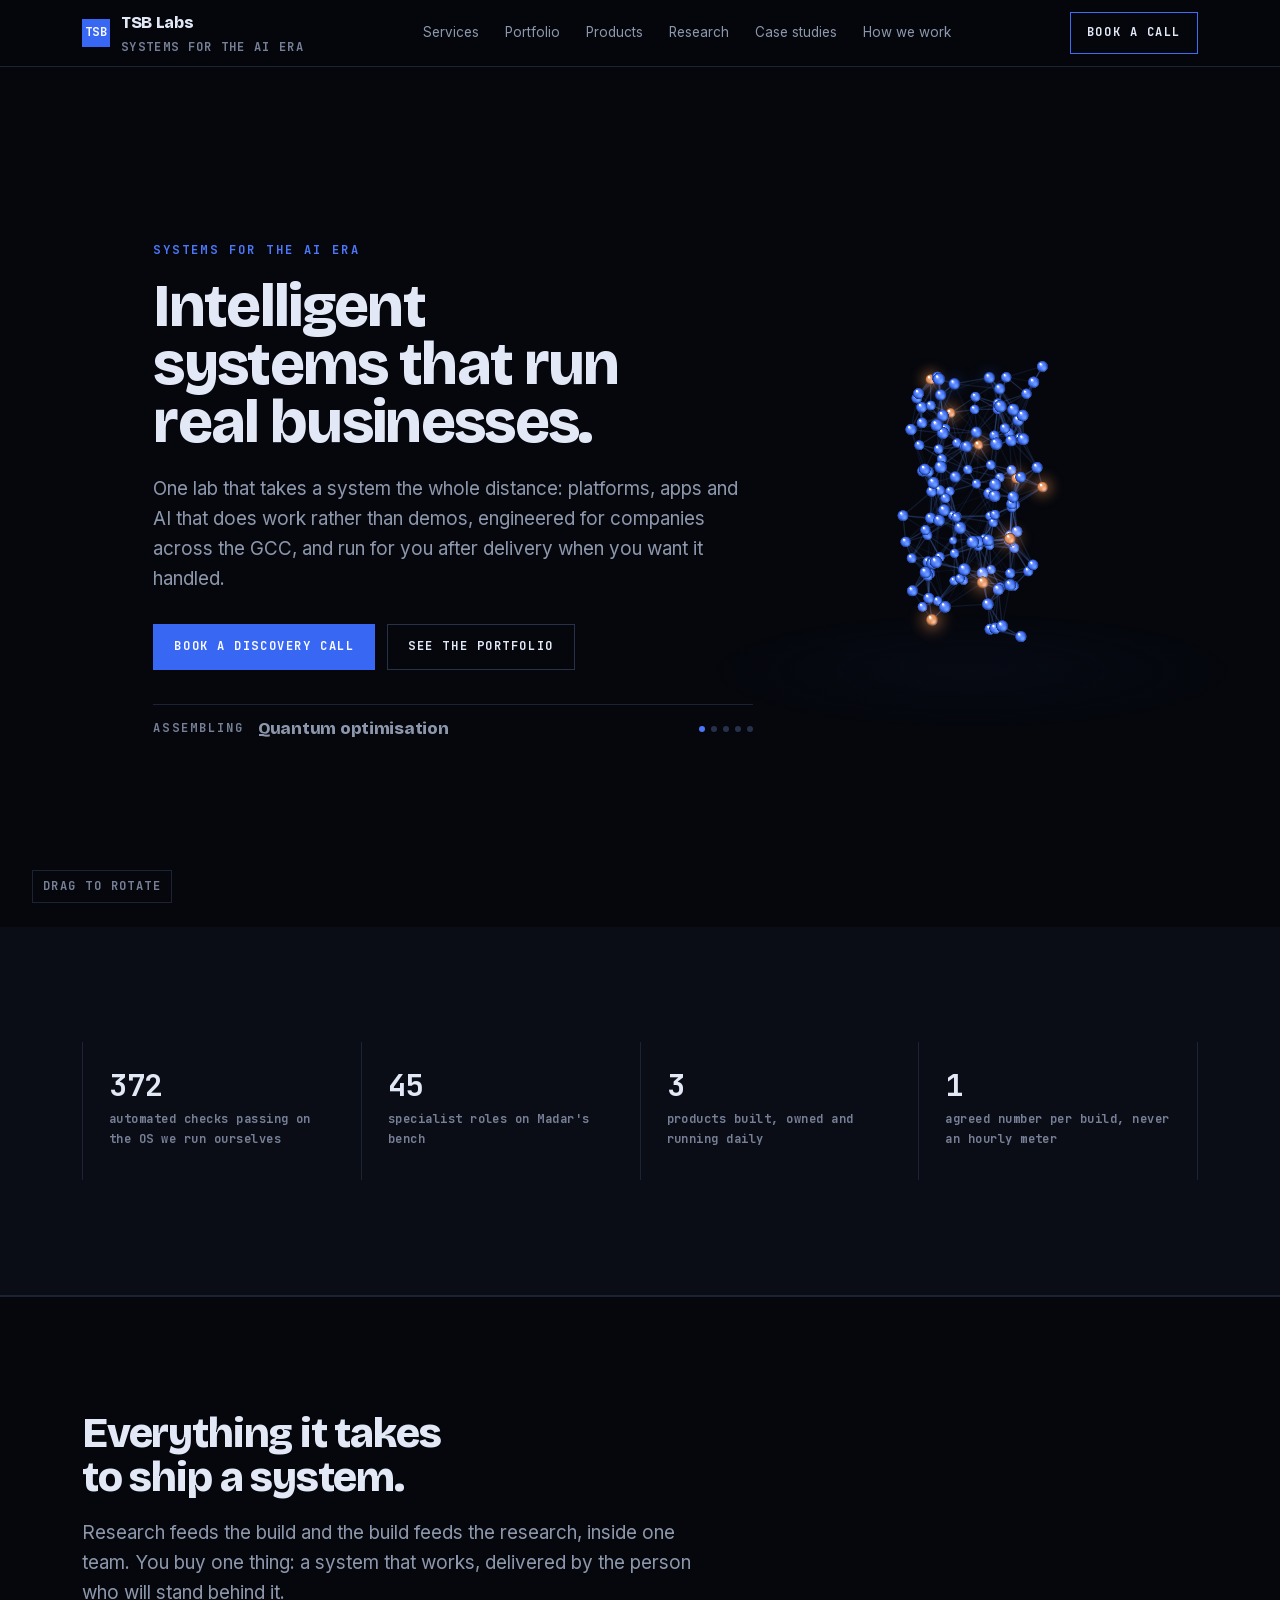
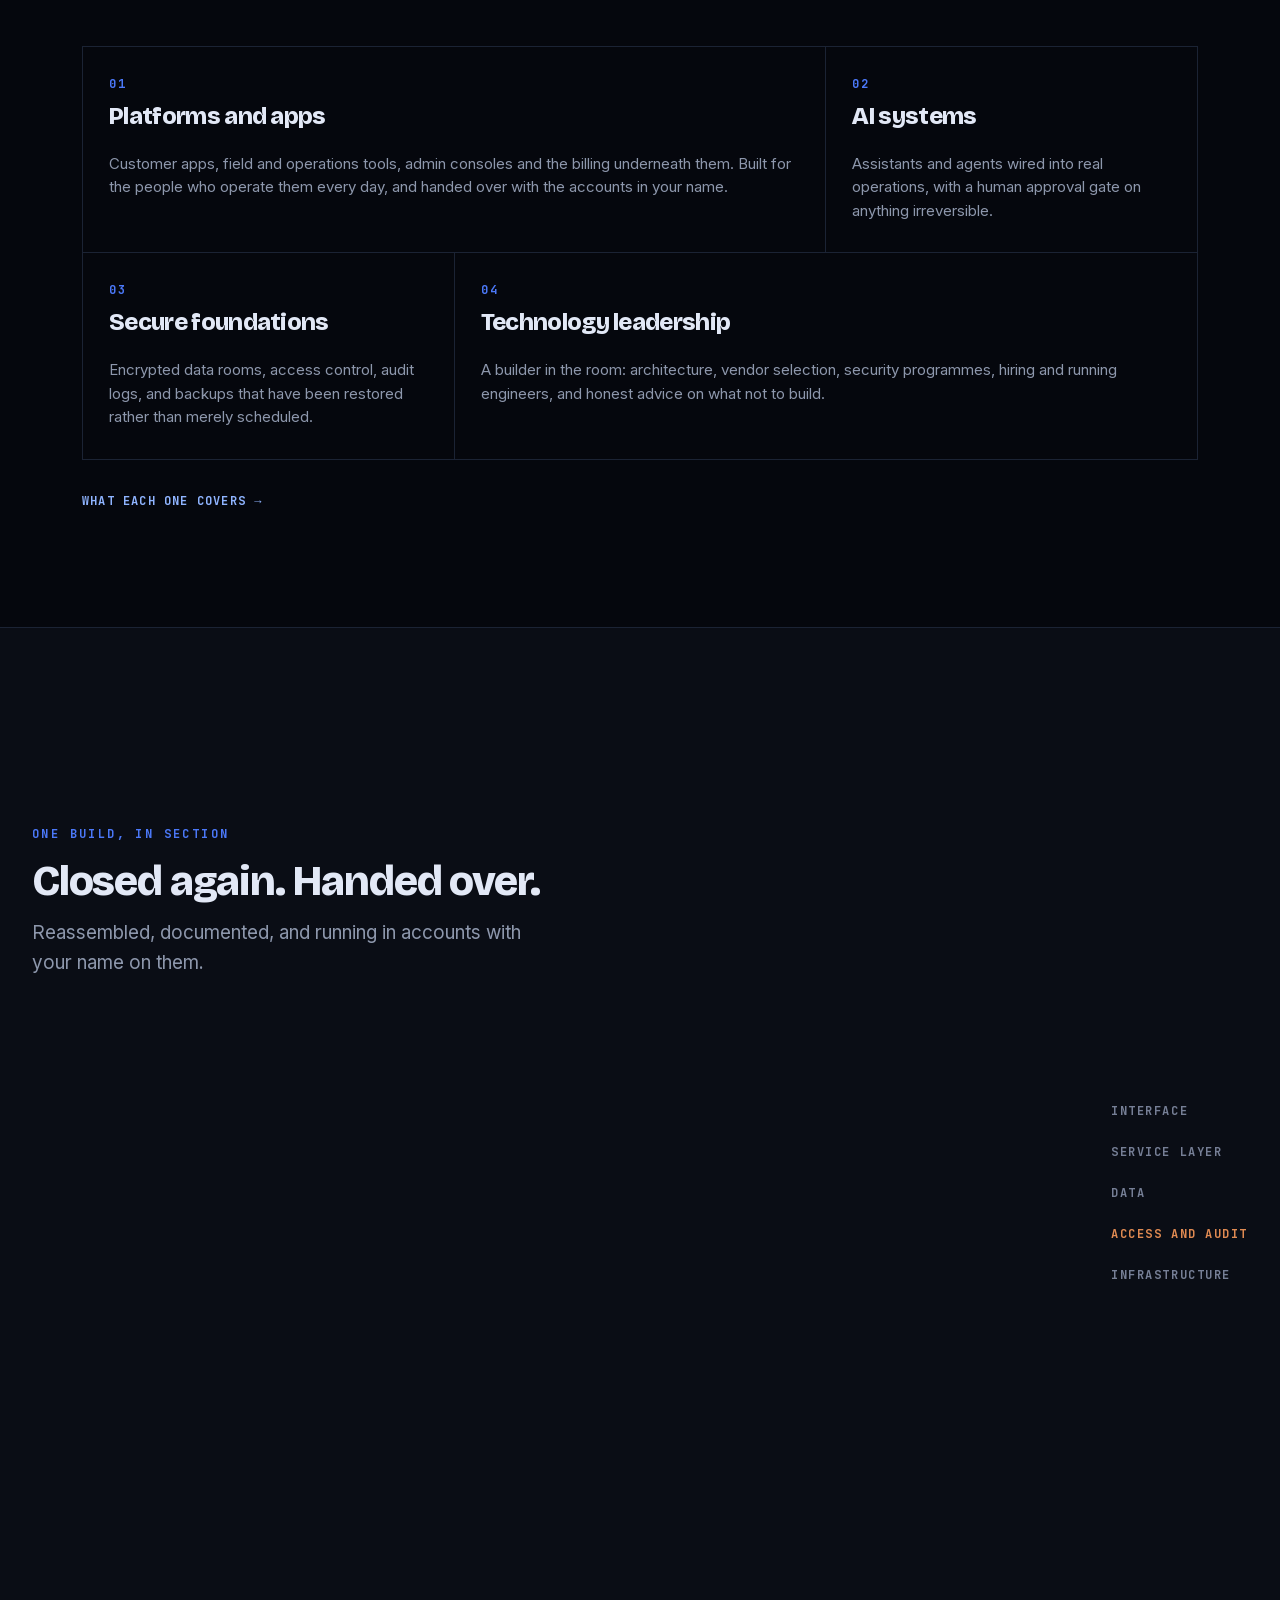
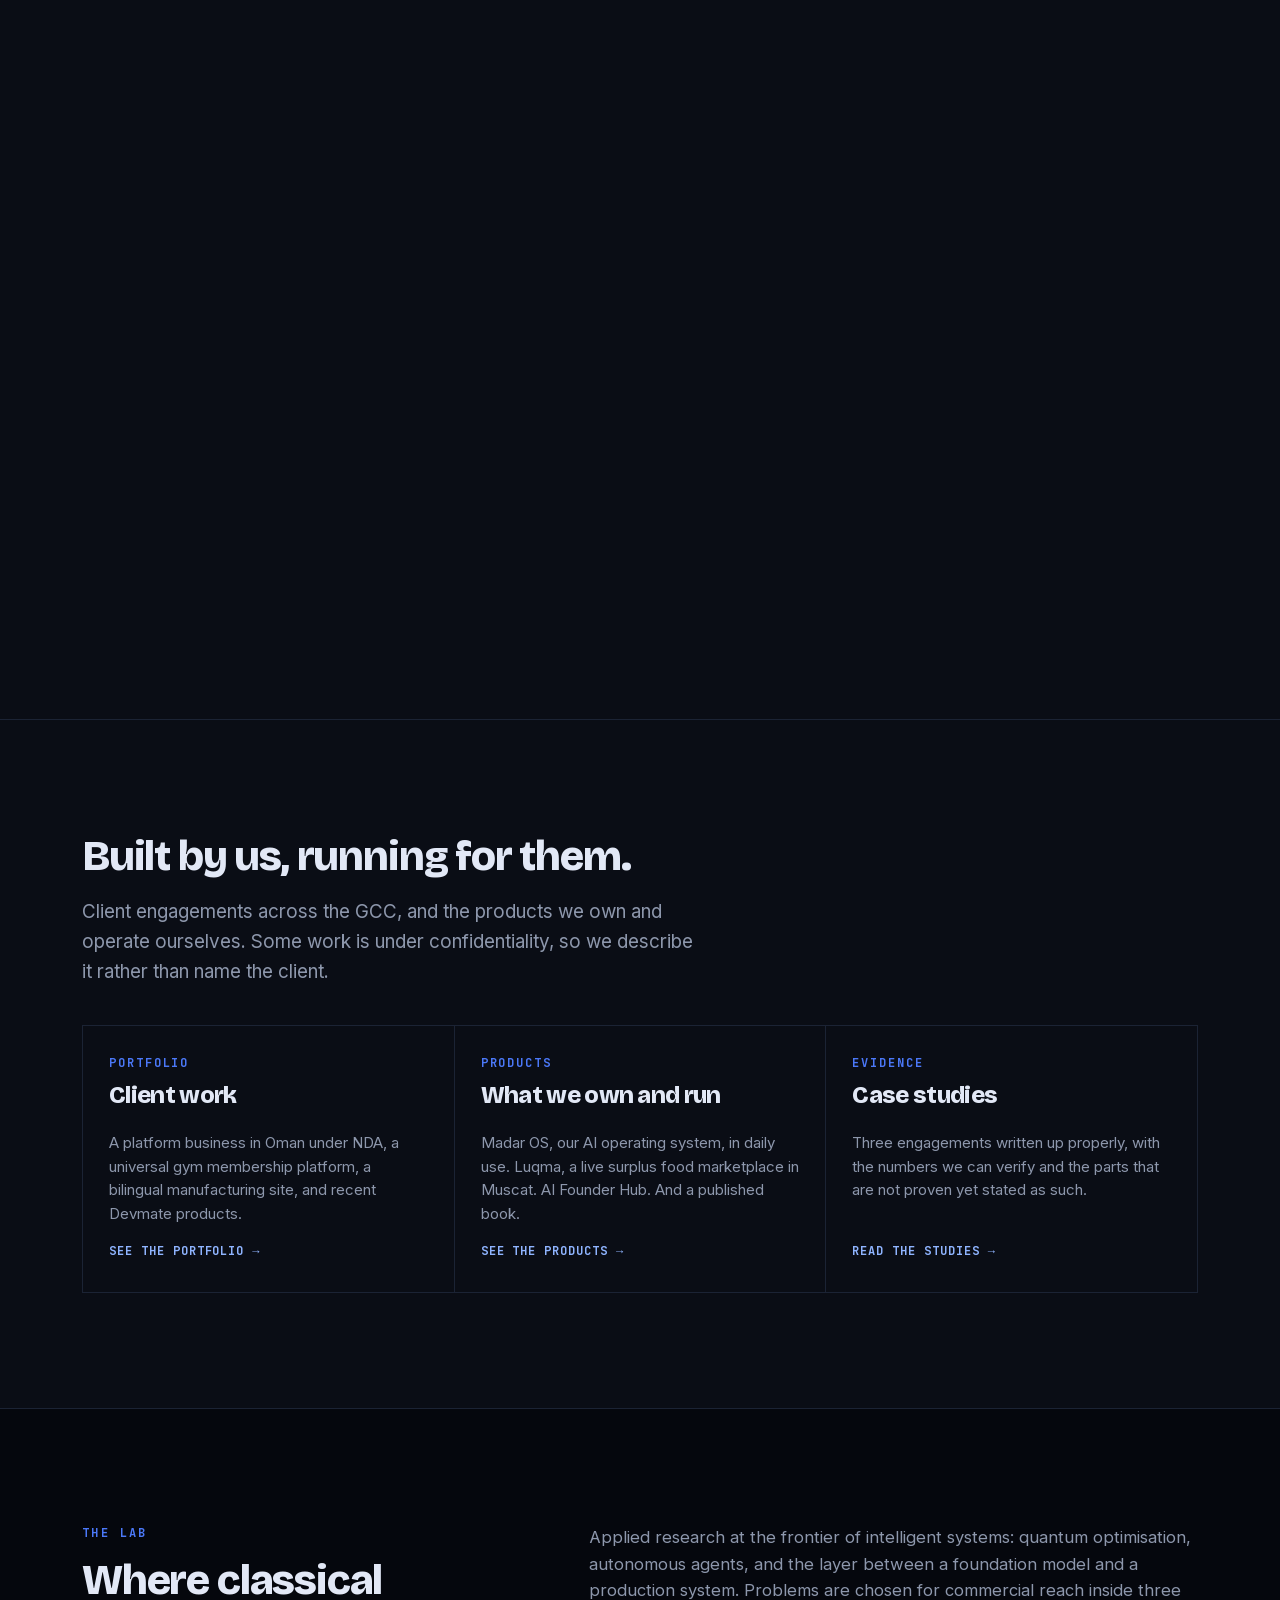
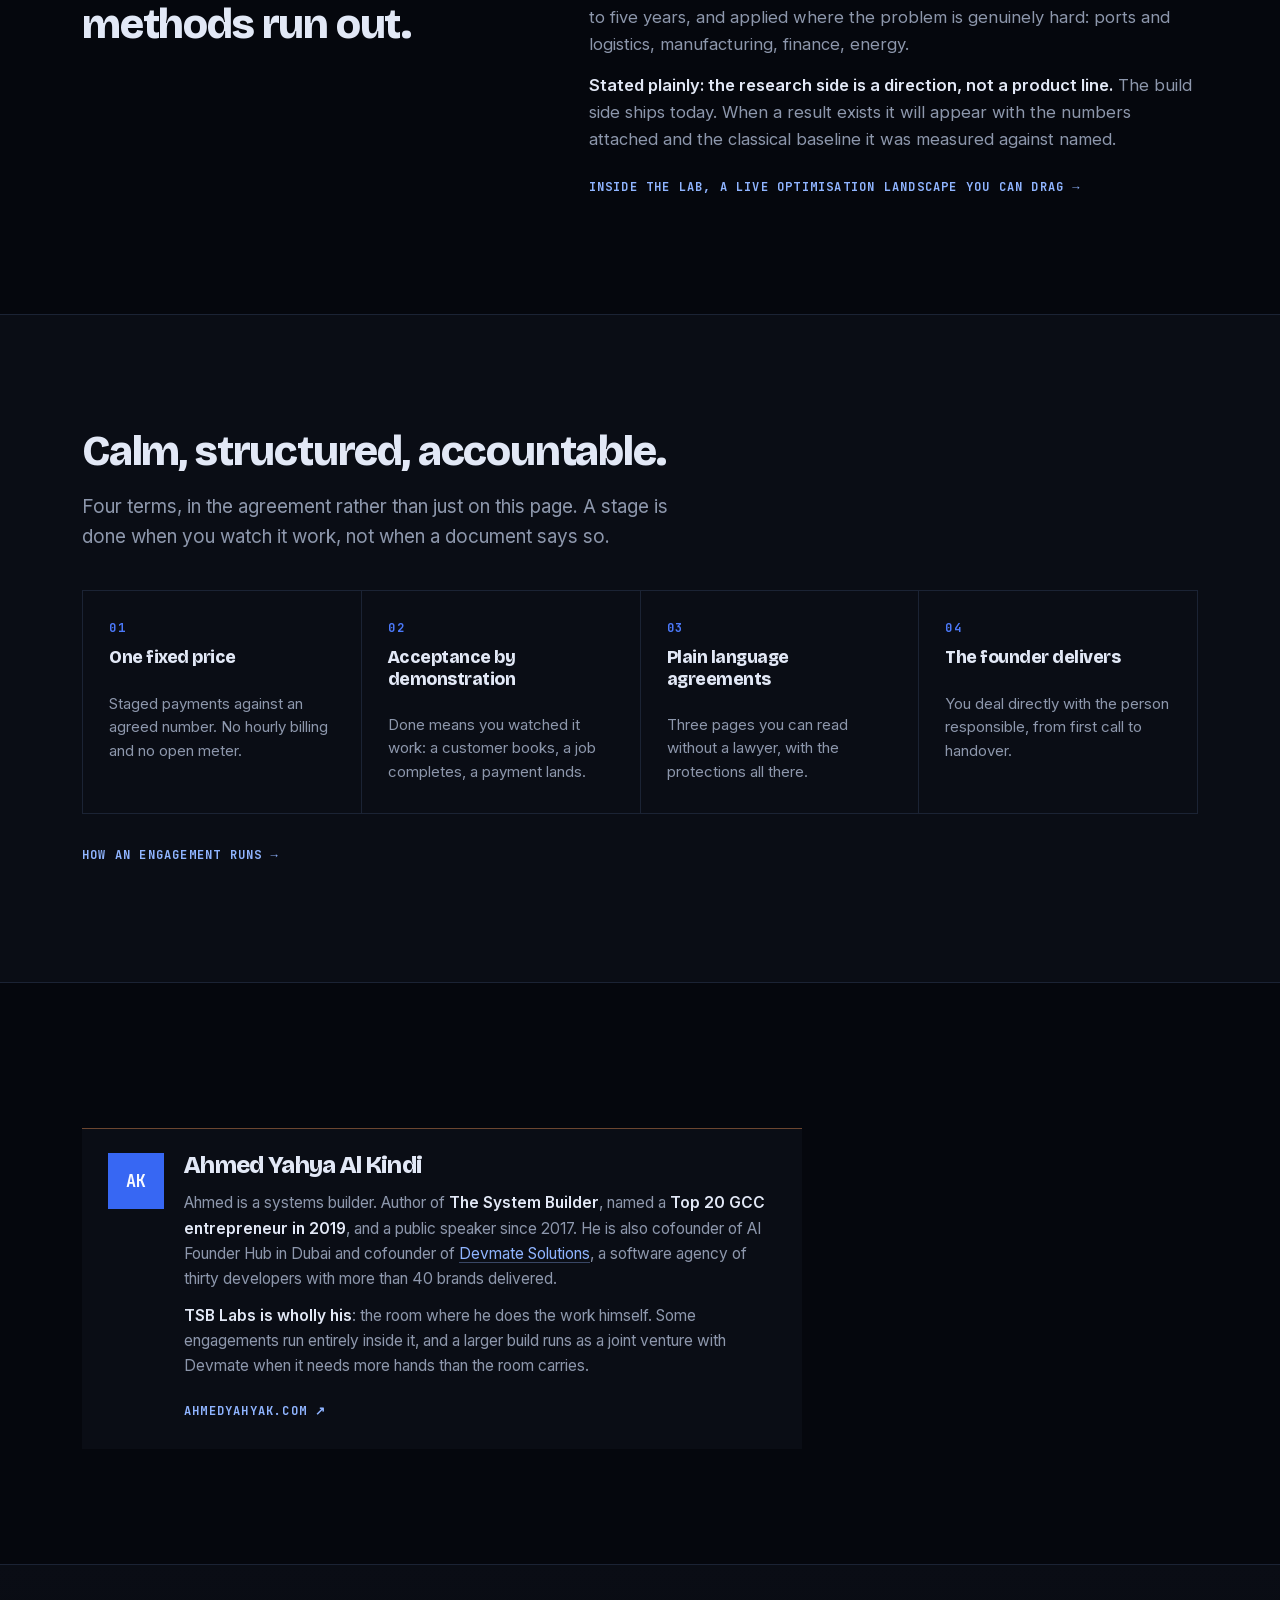
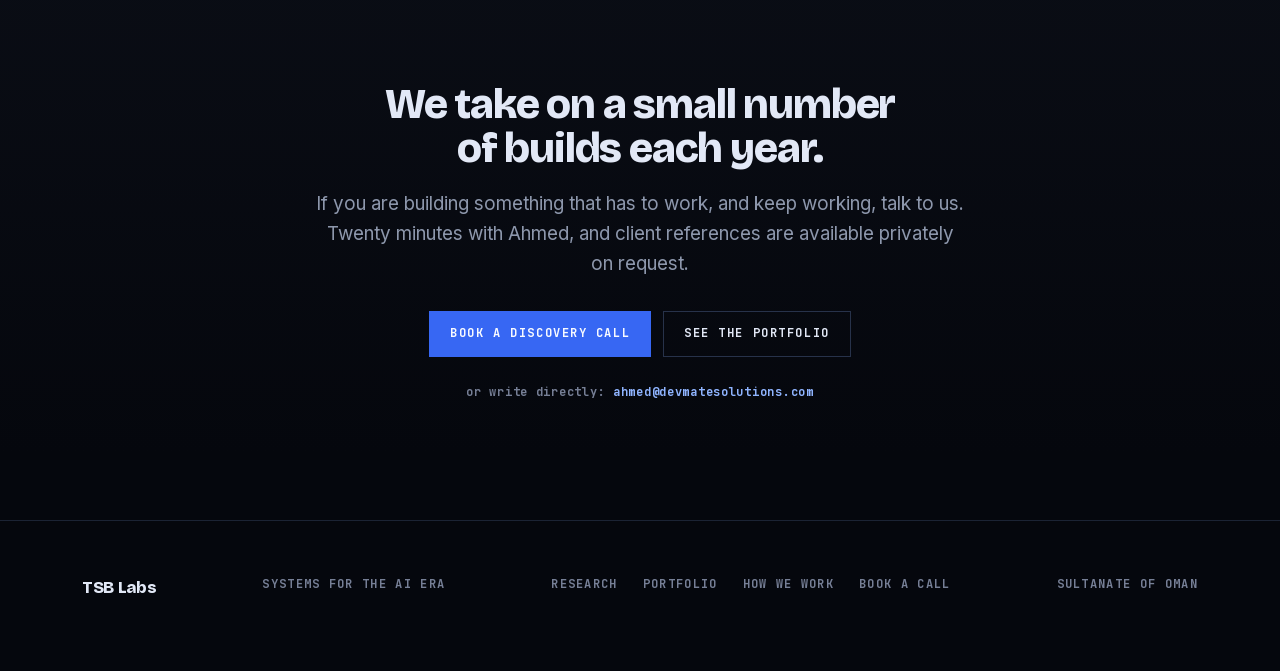
==== commit aeeef425: "revert: the live canvas keeps the dissection. Ahmed was right on visibility Measured on the decoded " ====
--- a/index.html
+++ b/index.html
@@ -12,7 +12,6 @@
 <link rel="stylesheet" href="/assets/fonts.css">
 <link rel="stylesheet" href="/assets/system.css">
 <script defer src="/assets/scenes.js"></script>
-<script defer src="/assets/stack-video.js"></script>
 <script defer src="/assets/nav.js"></script>
 <script defer src="/assets/cursor.js"></script>
 </head>
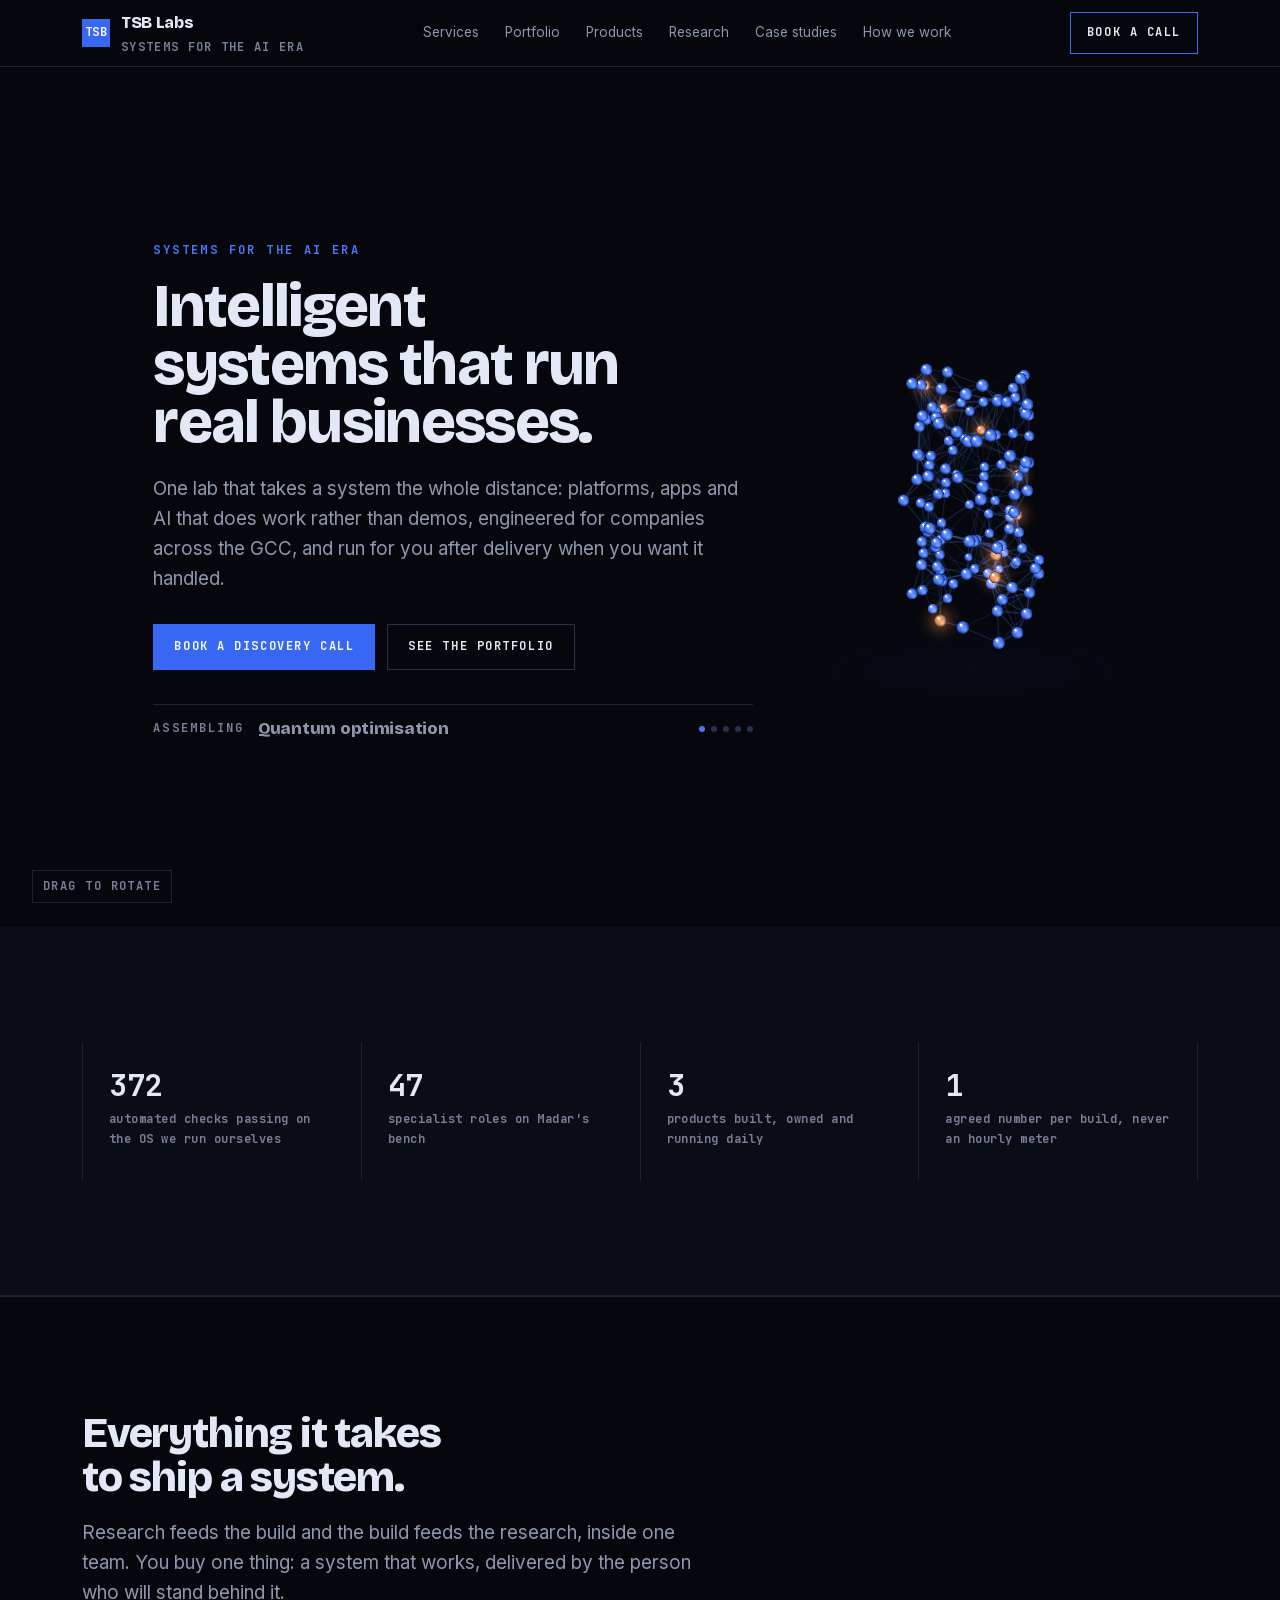
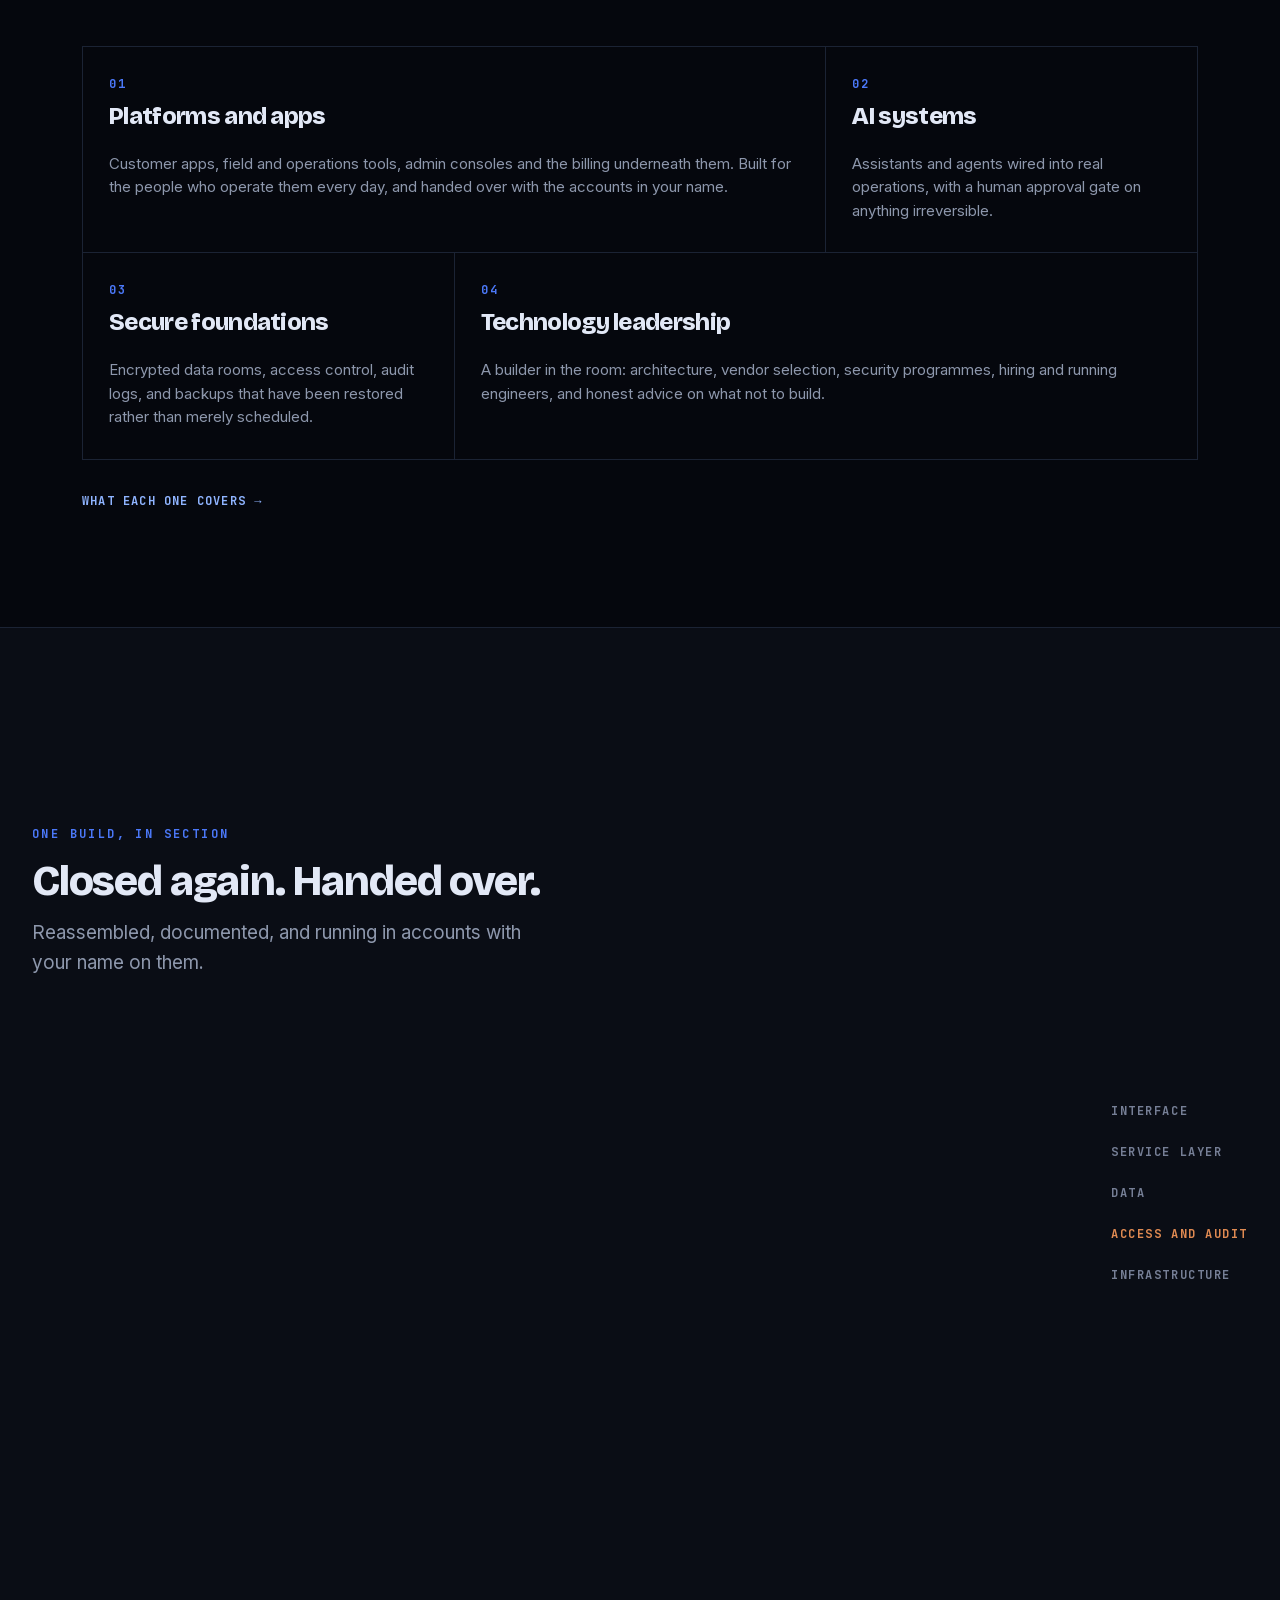
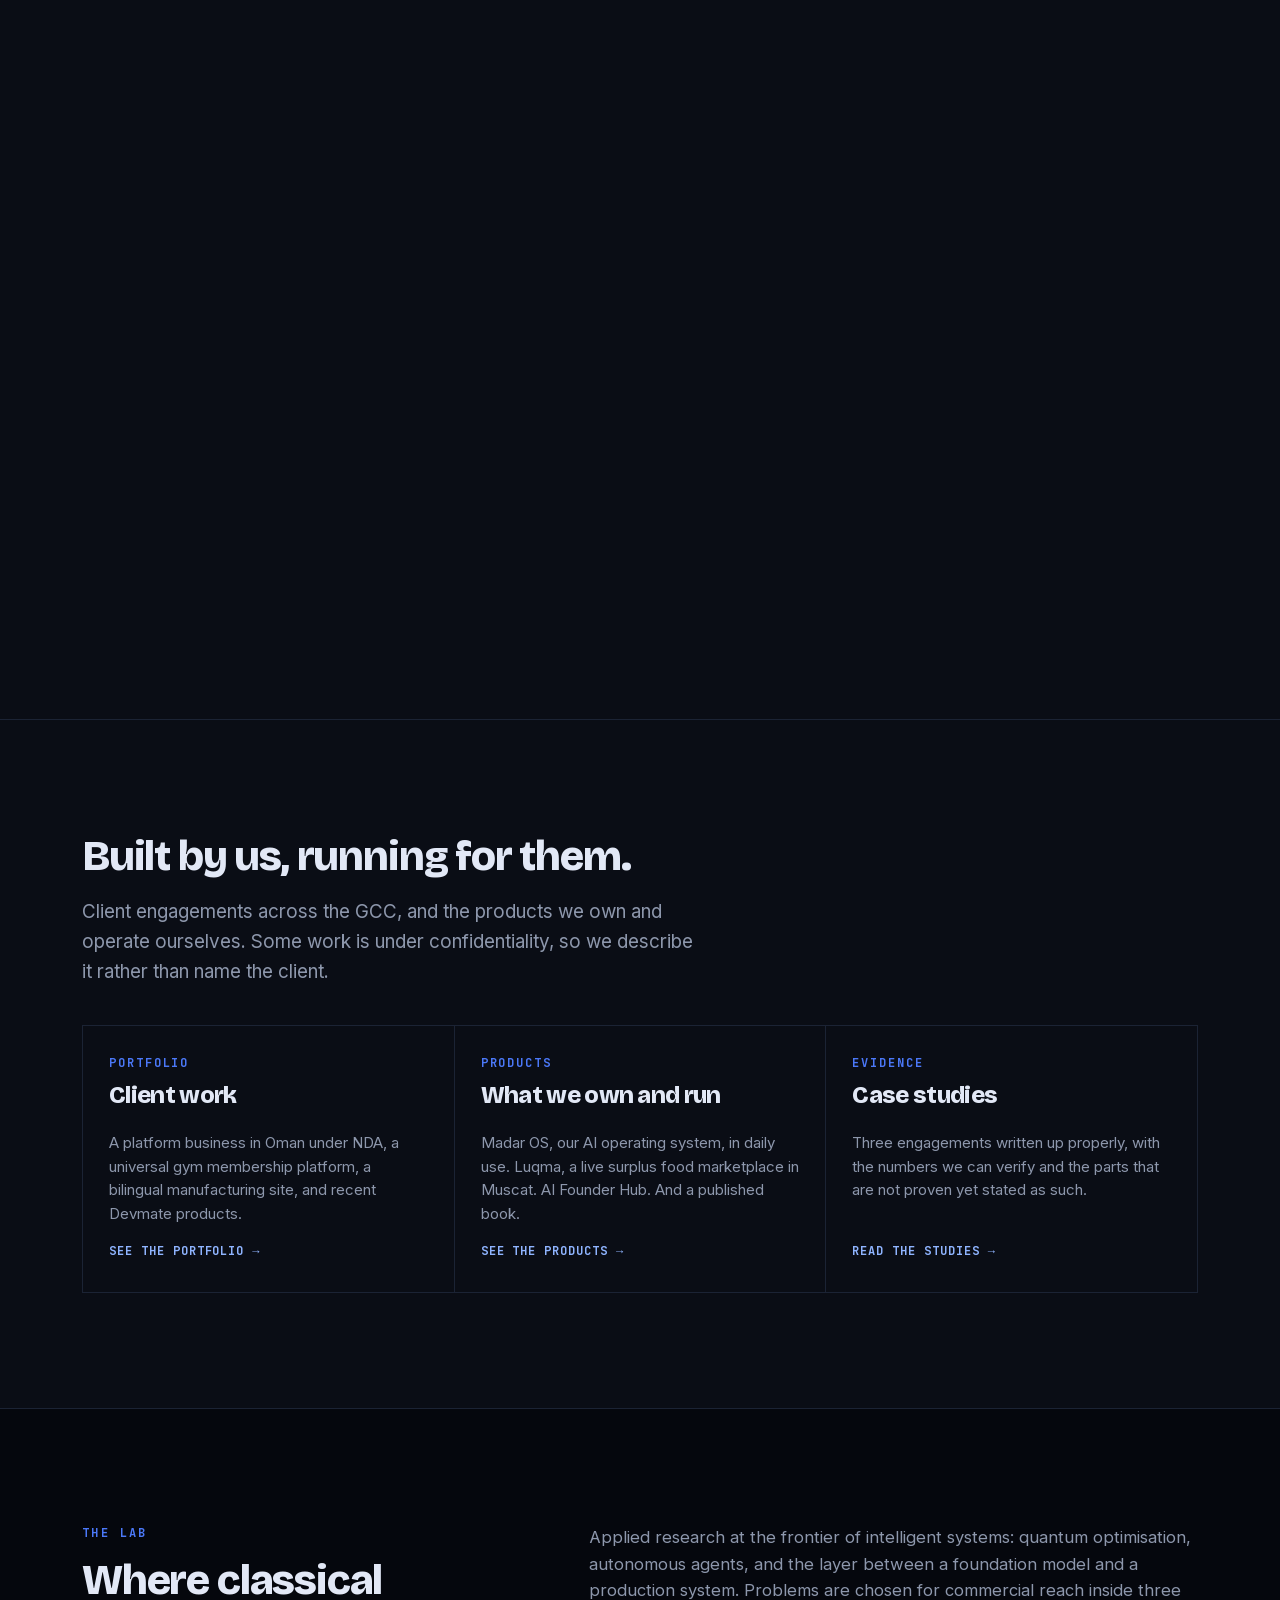
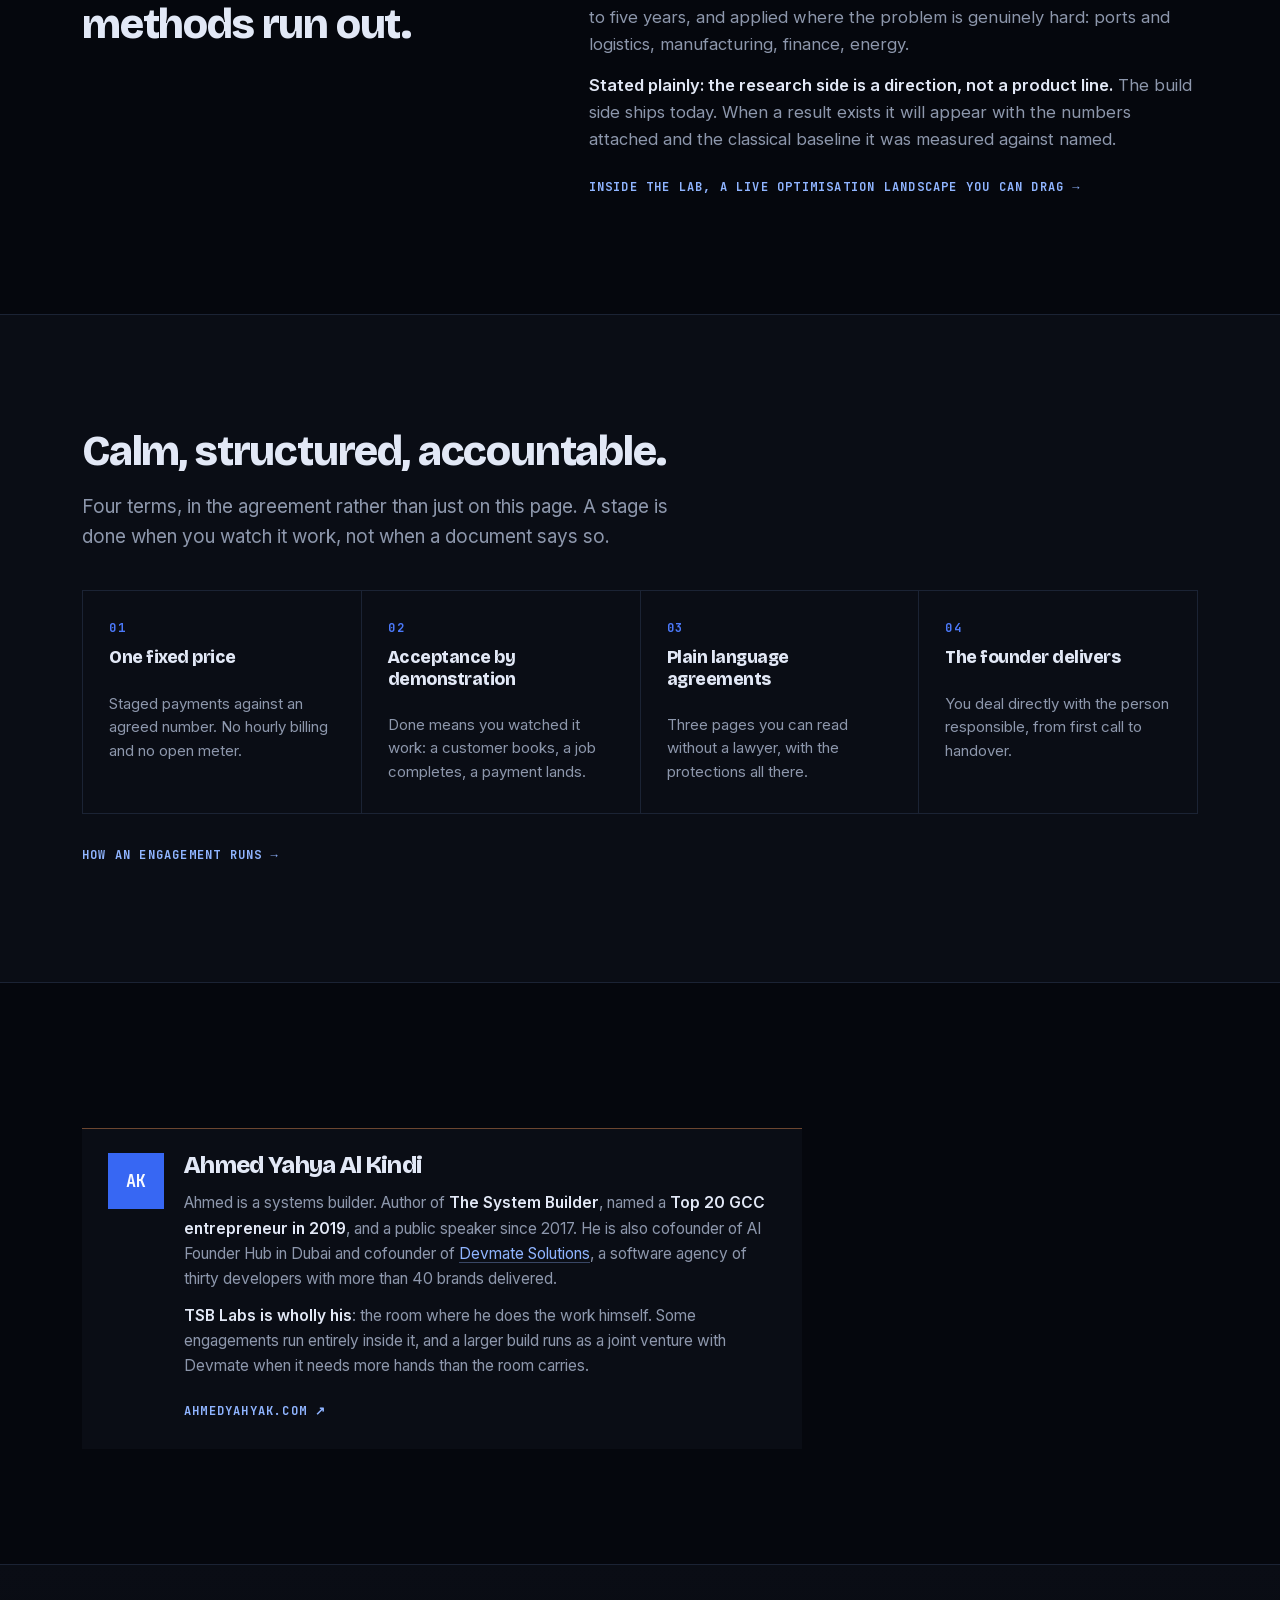
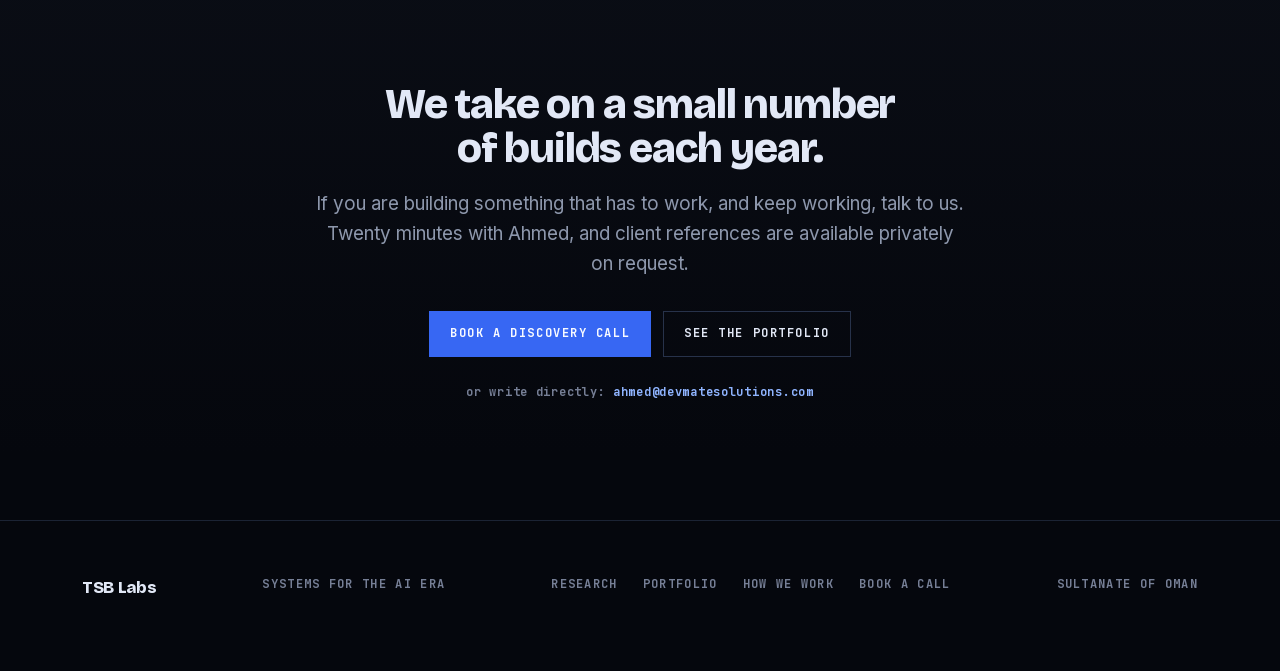
==== commit b52ebdc3: "Nine pages, one chrome: honesty fixes from the 3 September design audit - The bench count said 45 on" ====
--- a/index.html
+++ b/index.html
@@ -43,7 +43,7 @@
         <a href="/work-with-us.html">How we work</a>
       </nav>
     </details>
-    <a class="navcta" href="/book.html">Book a call</a>
+    <a class="navcta" href="https://calendly.com/ahmedyahyak/20mins" target="_blank" rel="noopener">Book a call</a>
   </div>
 </header>
 
@@ -83,7 +83,7 @@
     <div class="wrap">
       <div class="sb-grid">
         <div class="sb"><div class="v">372</div><div class="k">automated checks passing on the OS we run ourselves</div></div>
-        <div class="sb"><div class="v">45</div><div class="k">specialist roles on Madar's bench</div></div>
+        <div class="sb"><div class="v">47</div><div class="k">specialist roles on Madar's bench</div></div>
         <div class="sb"><div class="v">3</div><div class="k">products built, owned and running daily</div></div>
         <div class="sb"><div class="v">1</div><div class="k">agreed number per build, never an hourly meter</div></div>
       </div>
--- a/assets/system.css
+++ b/assets/system.css
@@ -266,7 +266,16 @@
    three lines and spilling past the 66px bar. The wordmark carries the
    brand on a phone; the positioning line returns at the first width where
    it fits on one line. */
-@media(max-width:640px){.bs{display:none}}
+/* Measured 3 September at 390 and 768: the bar overflowed by 25px and 37px on
+   every page. Below 880 the links are already behind the hamburger, so the
+   bar holds the lockup, the hamburger and Book a call; the tagline does not
+   fit beside them until the links return, so it goes at the same width the
+   links go. Under 480 the call to action loses its air, not its words. */
+@media(max-width:880px){.bs{display:none}}
+@media(max-width:480px){
+  .navin{gap:12px}
+  .navcta{padding:10px 12px;letter-spacing:.08em}
+}
 .navlinks{display:flex;gap:26px}
 .navlinks a{font-size:13.5px;color:var(--mute);text-decoration:none;transition:color .15s}
 .navlinks a:hover,.navlinks a[aria-current="page"]{color:var(--text)}
@@ -286,6 +295,12 @@
    The control is the word "Menu", not a hamburger. This site has no icon
    set, and a word needs no explanation. */
 .mnav{display:none}
+/* Chrome hides a closed details' children with a UA rule that an author
+   display:flex on .mnav nav overrides, so the closed menu stayed in layout
+   61px wide with every link clipped inside it. Open, it spans the viewport
+   and is fine; closed, it was a phantom box the audit kept reporting as a
+   37px overflow on every page. Closed means gone. */
+.mnav:not([open]) nav{display:none}
 .mnav summary{list-style:none;cursor:pointer;display:grid;place-items:center;
   min-width:44px;min-height:44px;padding:0 12px;font-family:var(--mono);
   font-size:var(--lbl);letter-spacing:.13em;text-transform:uppercase;
@@ -477,9 +492,15 @@
   border-top:1px solid var(--line)}
 .now .k{font-family:var(--mono);font-size:var(--orn);letter-spacing:.17em;
   text-transform:uppercase;color:var(--faint);font-weight:700;white-space:nowrap}
+/* The formation name cycles and the longest of them ran 9px past the stage
+   copy at every width, measured 3 September. The name is the one flexible
+   thing in the row: it shrinks and ellipsises, the label and the dots keep
+   their size. */
+.now{min-width:0}
 .now .v{font-family:var(--display);font-weight:700;font-size:1.08rem;
-  letter-spacing:-.015em;color:var(--mute)}
-.dots{display:flex;gap:6px;margin-left:auto}
+  letter-spacing:-.015em;color:var(--mute);flex:1 1 auto;min-width:0;
+  white-space:nowrap;overflow:hidden;text-overflow:ellipsis}
+.dots{display:flex;gap:6px;margin-left:auto;flex:none}
 /* 6px stays the visual; the target is the ::after. A 6x6 button is a fifth
    of the minimum a finger needs. */
 .dot{width:6px;height:6px;border-radius:50%;background:var(--line-lit);
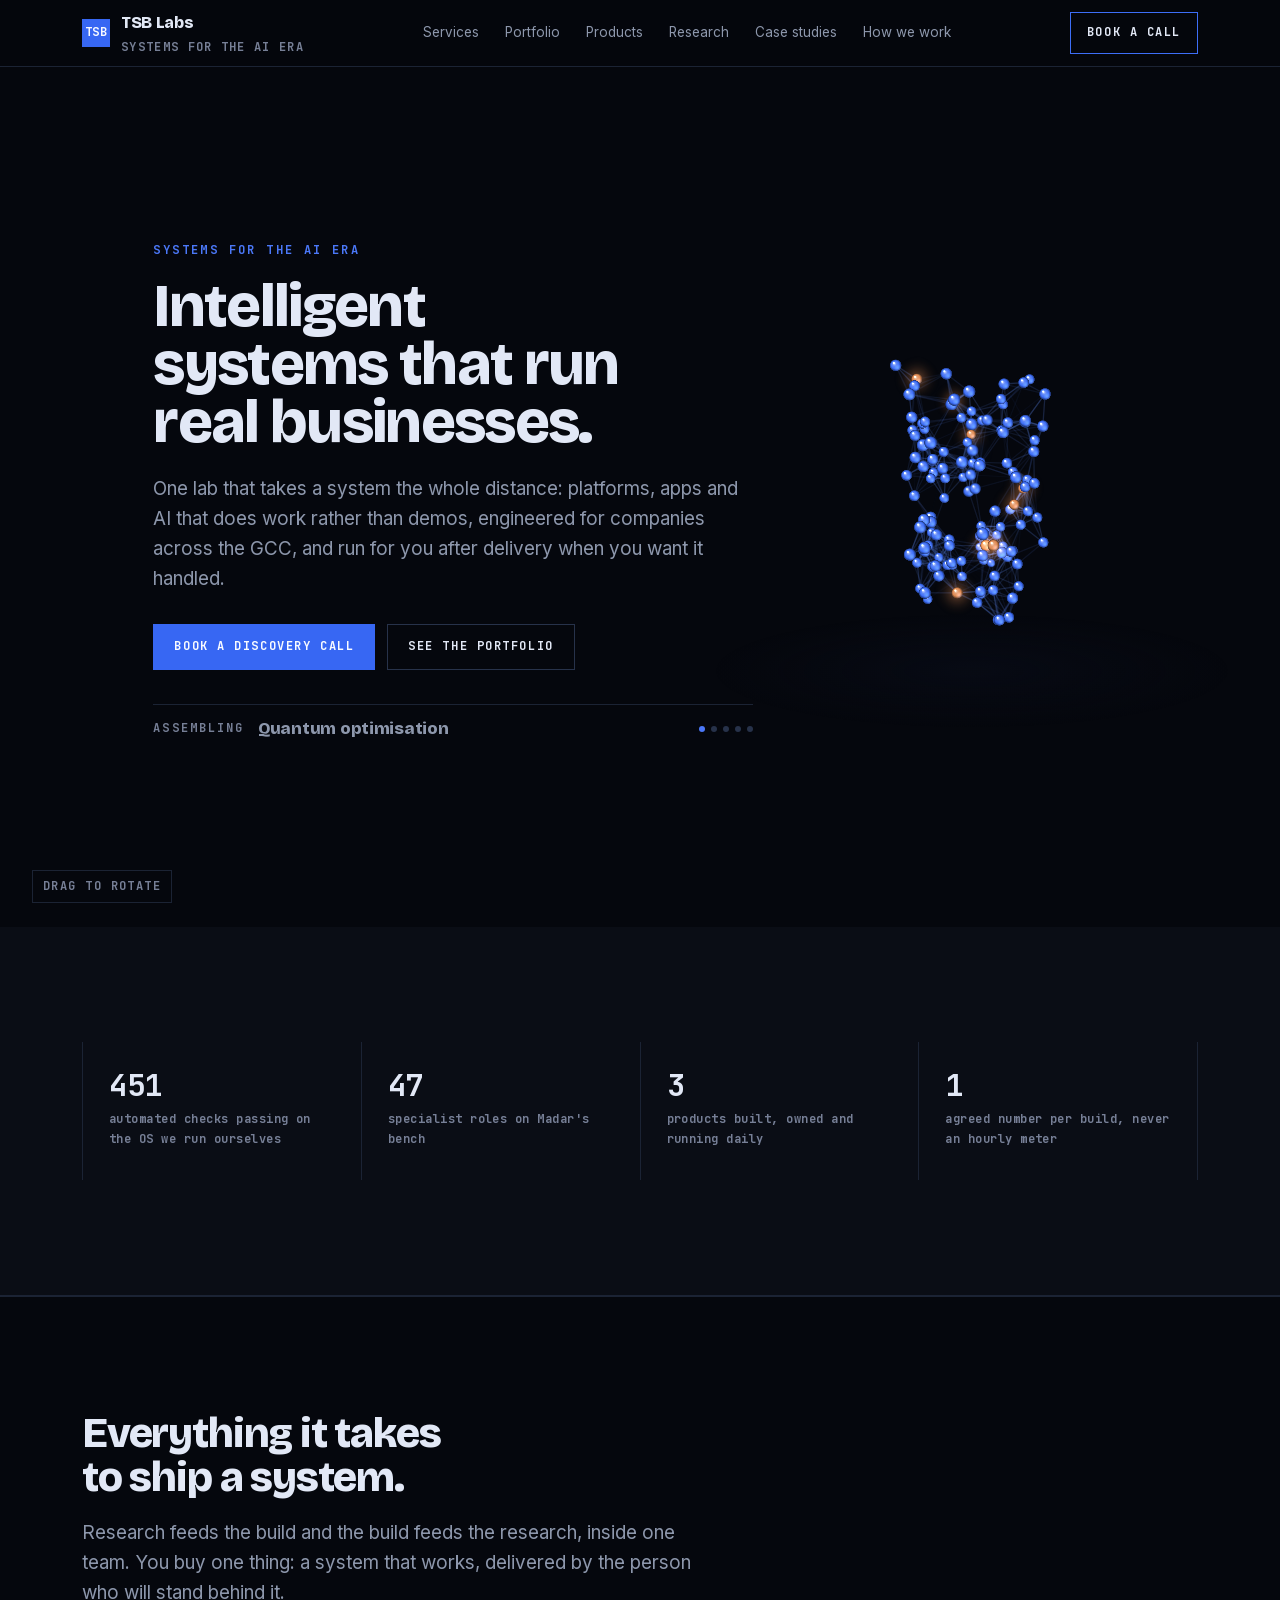
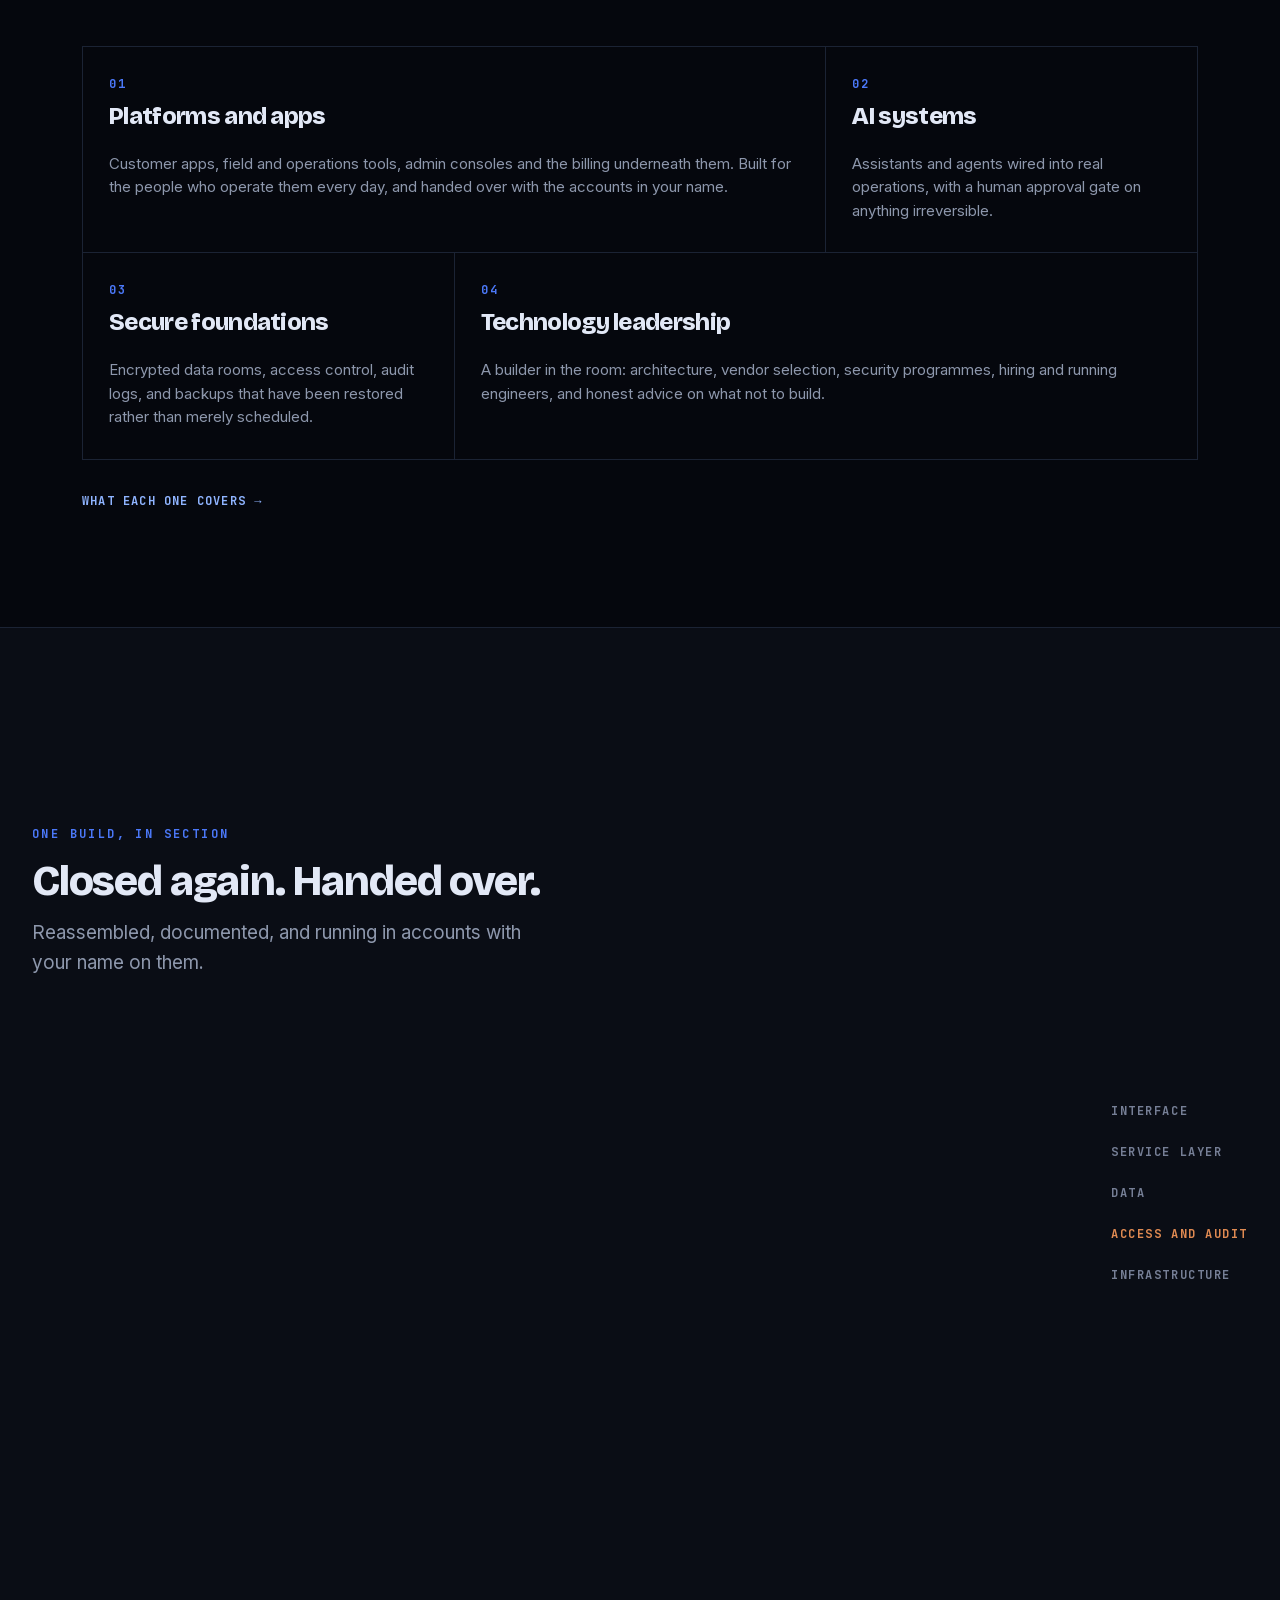
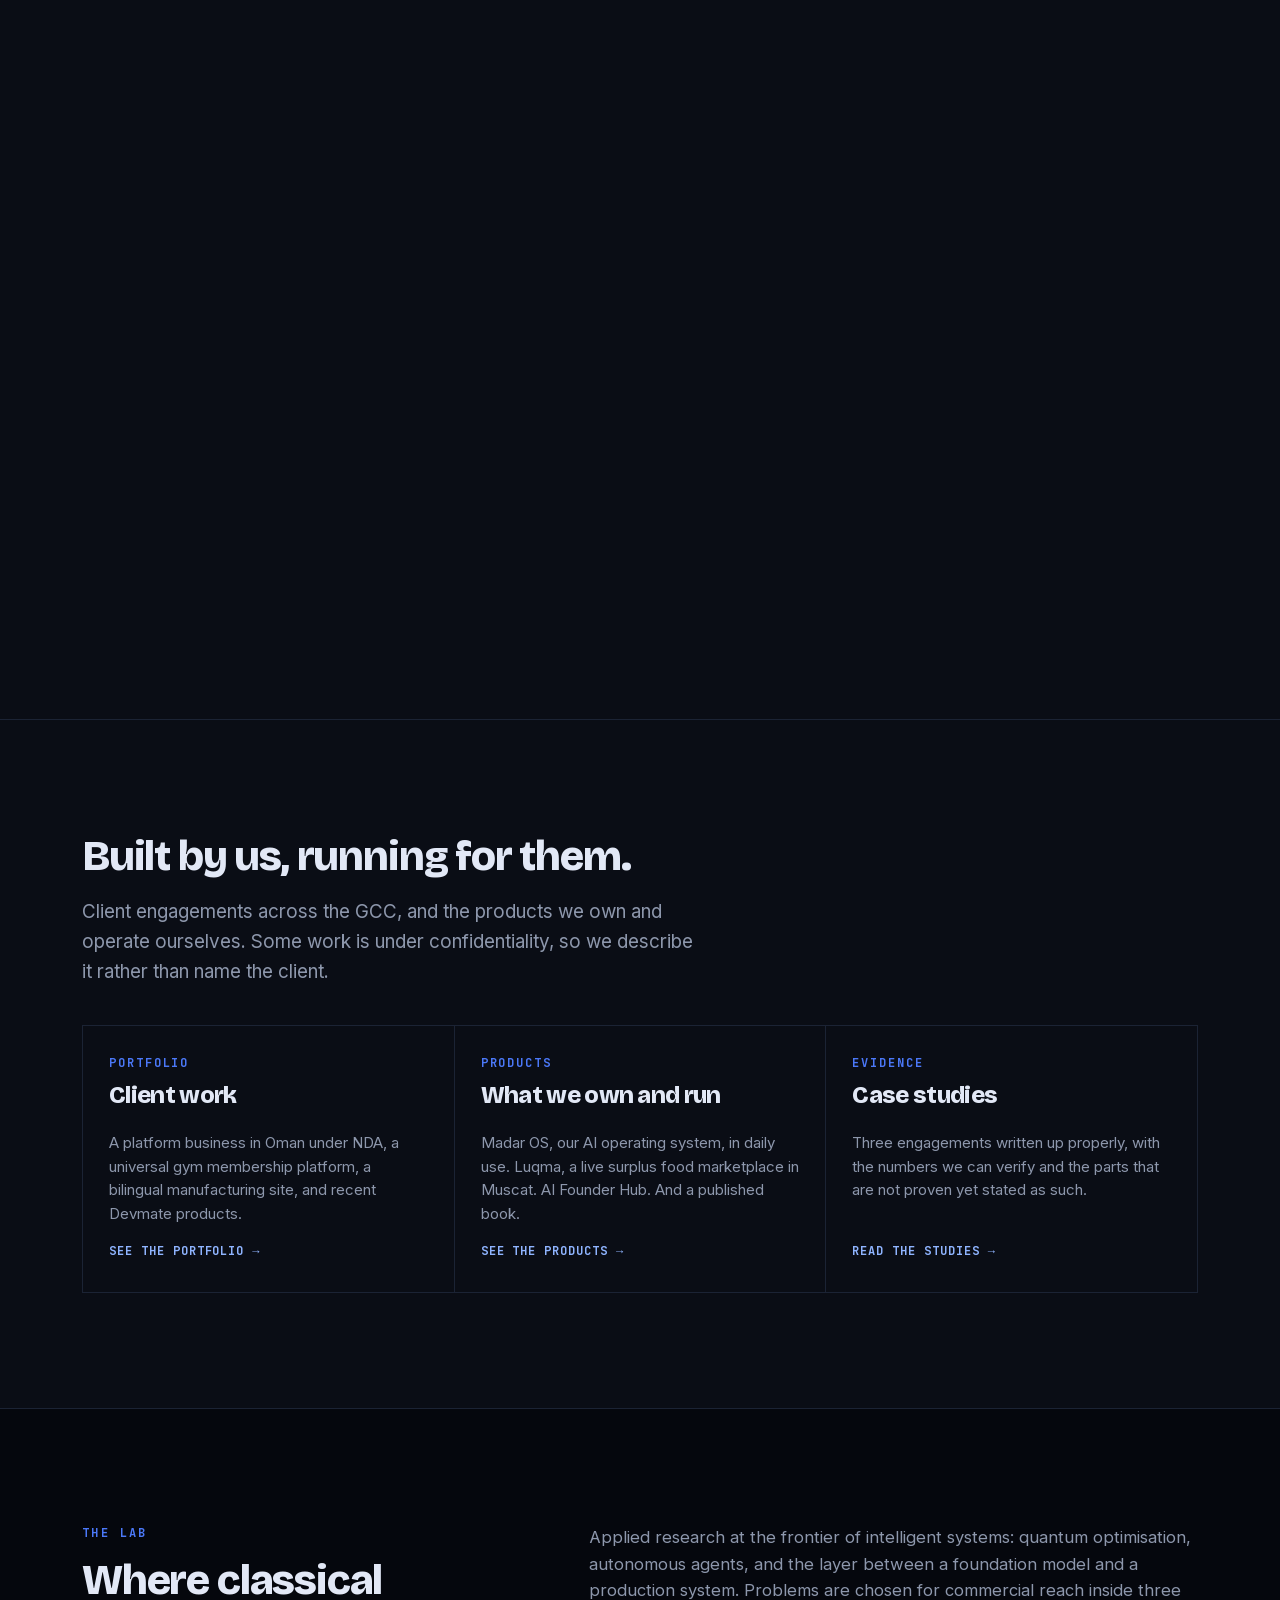
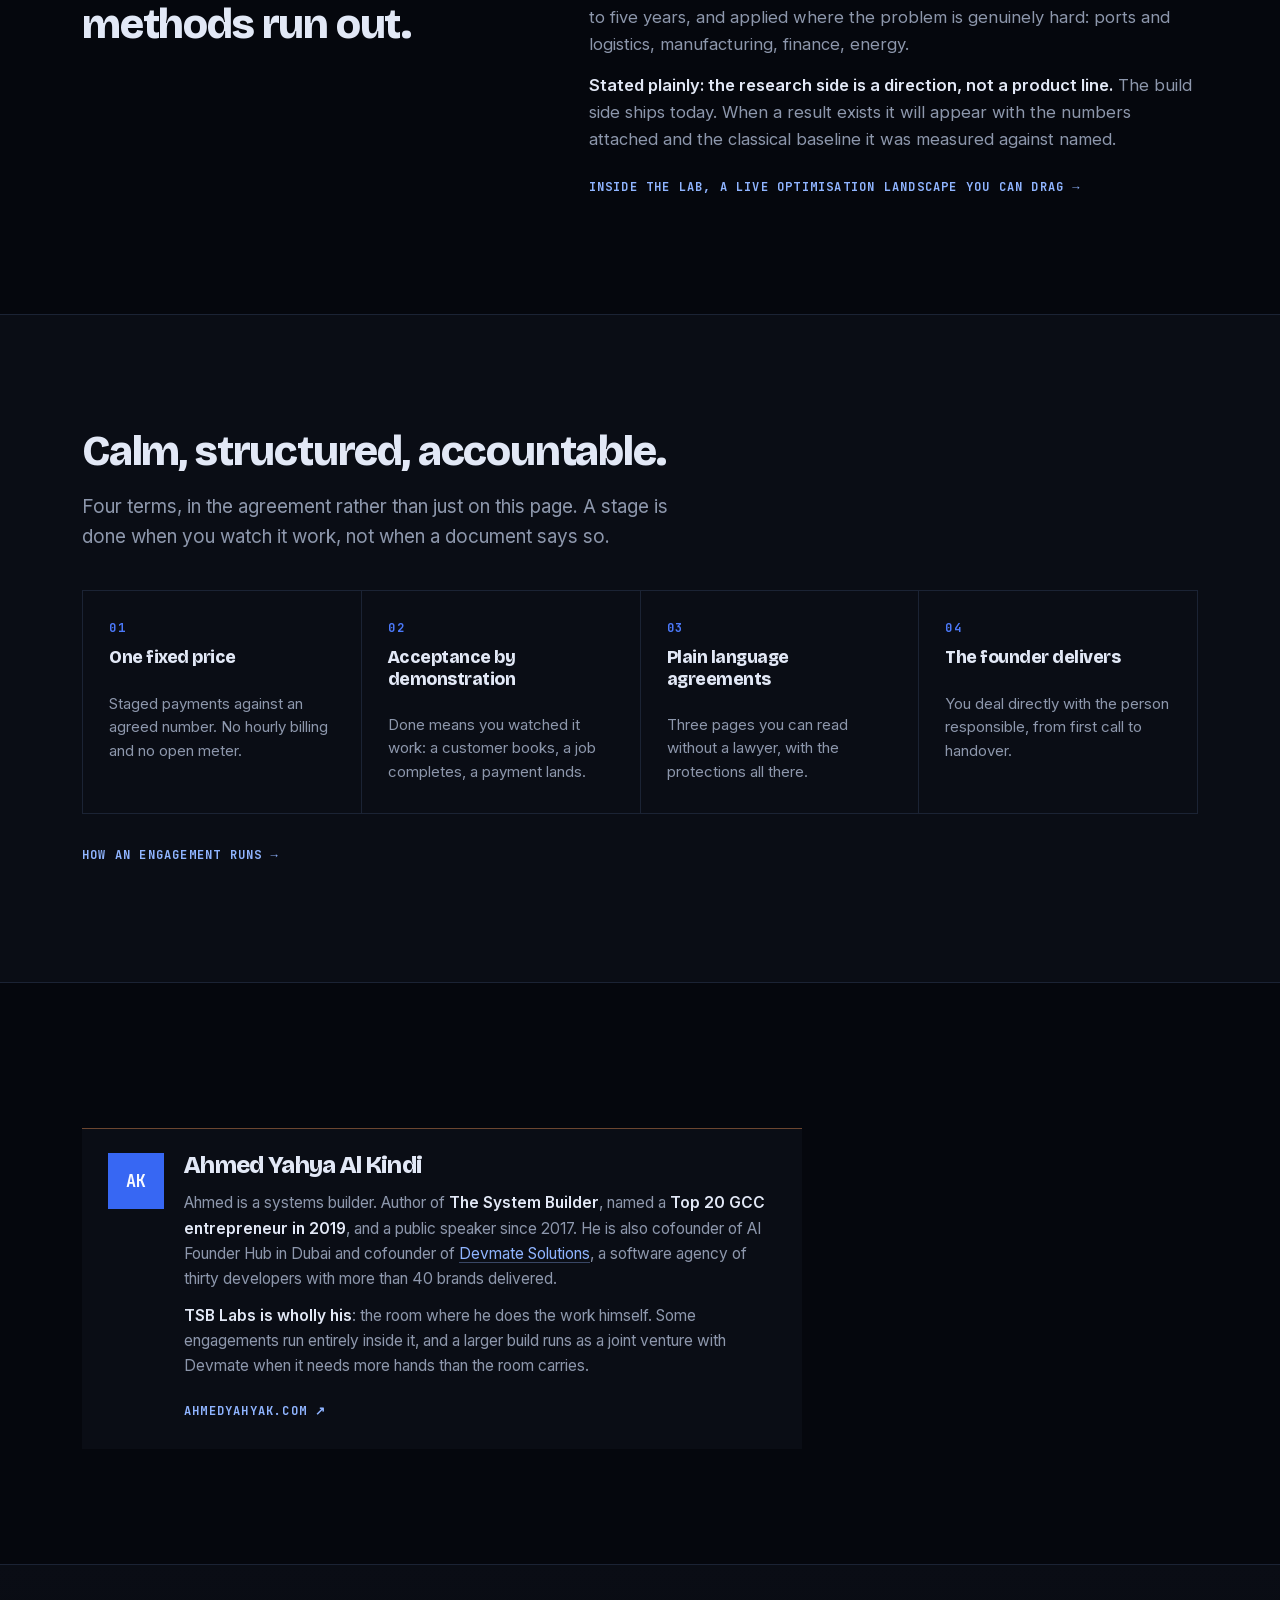
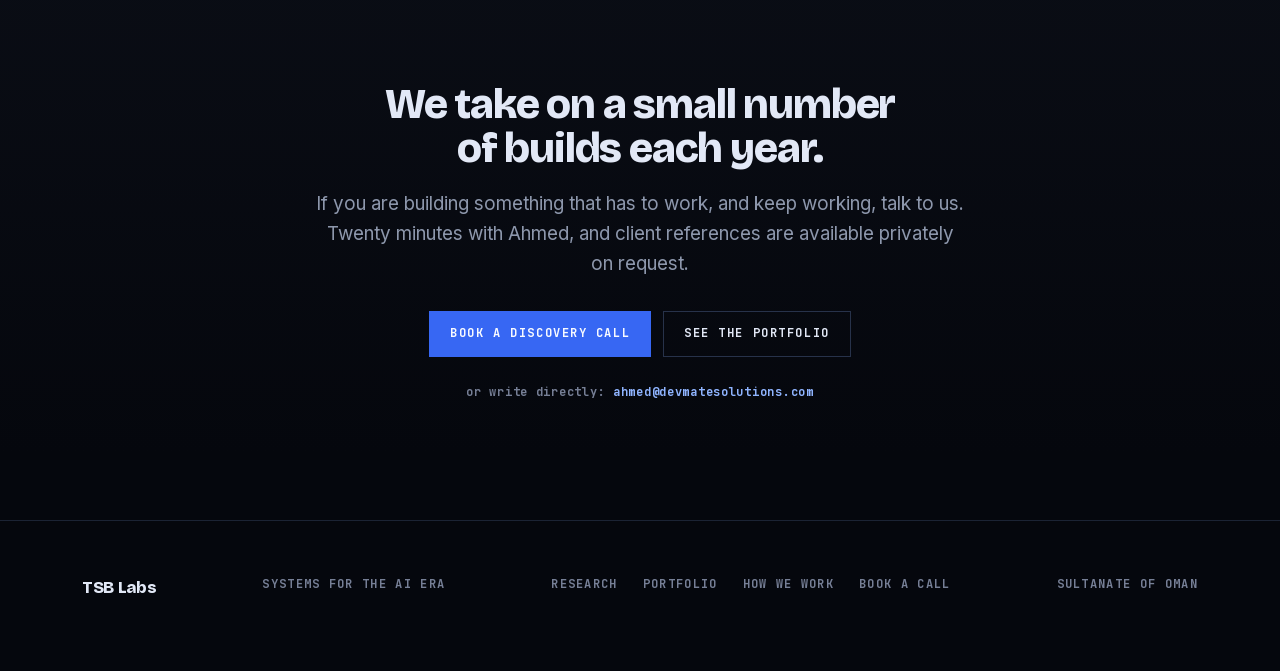
==== commit 2fba355a: "The checks figure is recounted, not remembered: 451 ok assertions across 17 suites today The page sa" ====
--- a/index.html
+++ b/index.html
@@ -82,7 +82,7 @@
   <section class="statband" aria-label="Measured, not estimated">
     <div class="wrap">
       <div class="sb-grid">
-        <div class="sb"><div class="v">372</div><div class="k">automated checks passing on the OS we run ourselves</div></div>
+        <div class="sb"><div class="v">451</div><div class="k">automated checks passing on the OS we run ourselves</div></div>
         <div class="sb"><div class="v">47</div><div class="k">specialist roles on Madar's bench</div></div>
         <div class="sb"><div class="v">3</div><div class="k">products built, owned and running daily</div></div>
         <div class="sb"><div class="v">1</div><div class="k">agreed number per build, never an hourly meter</div></div>
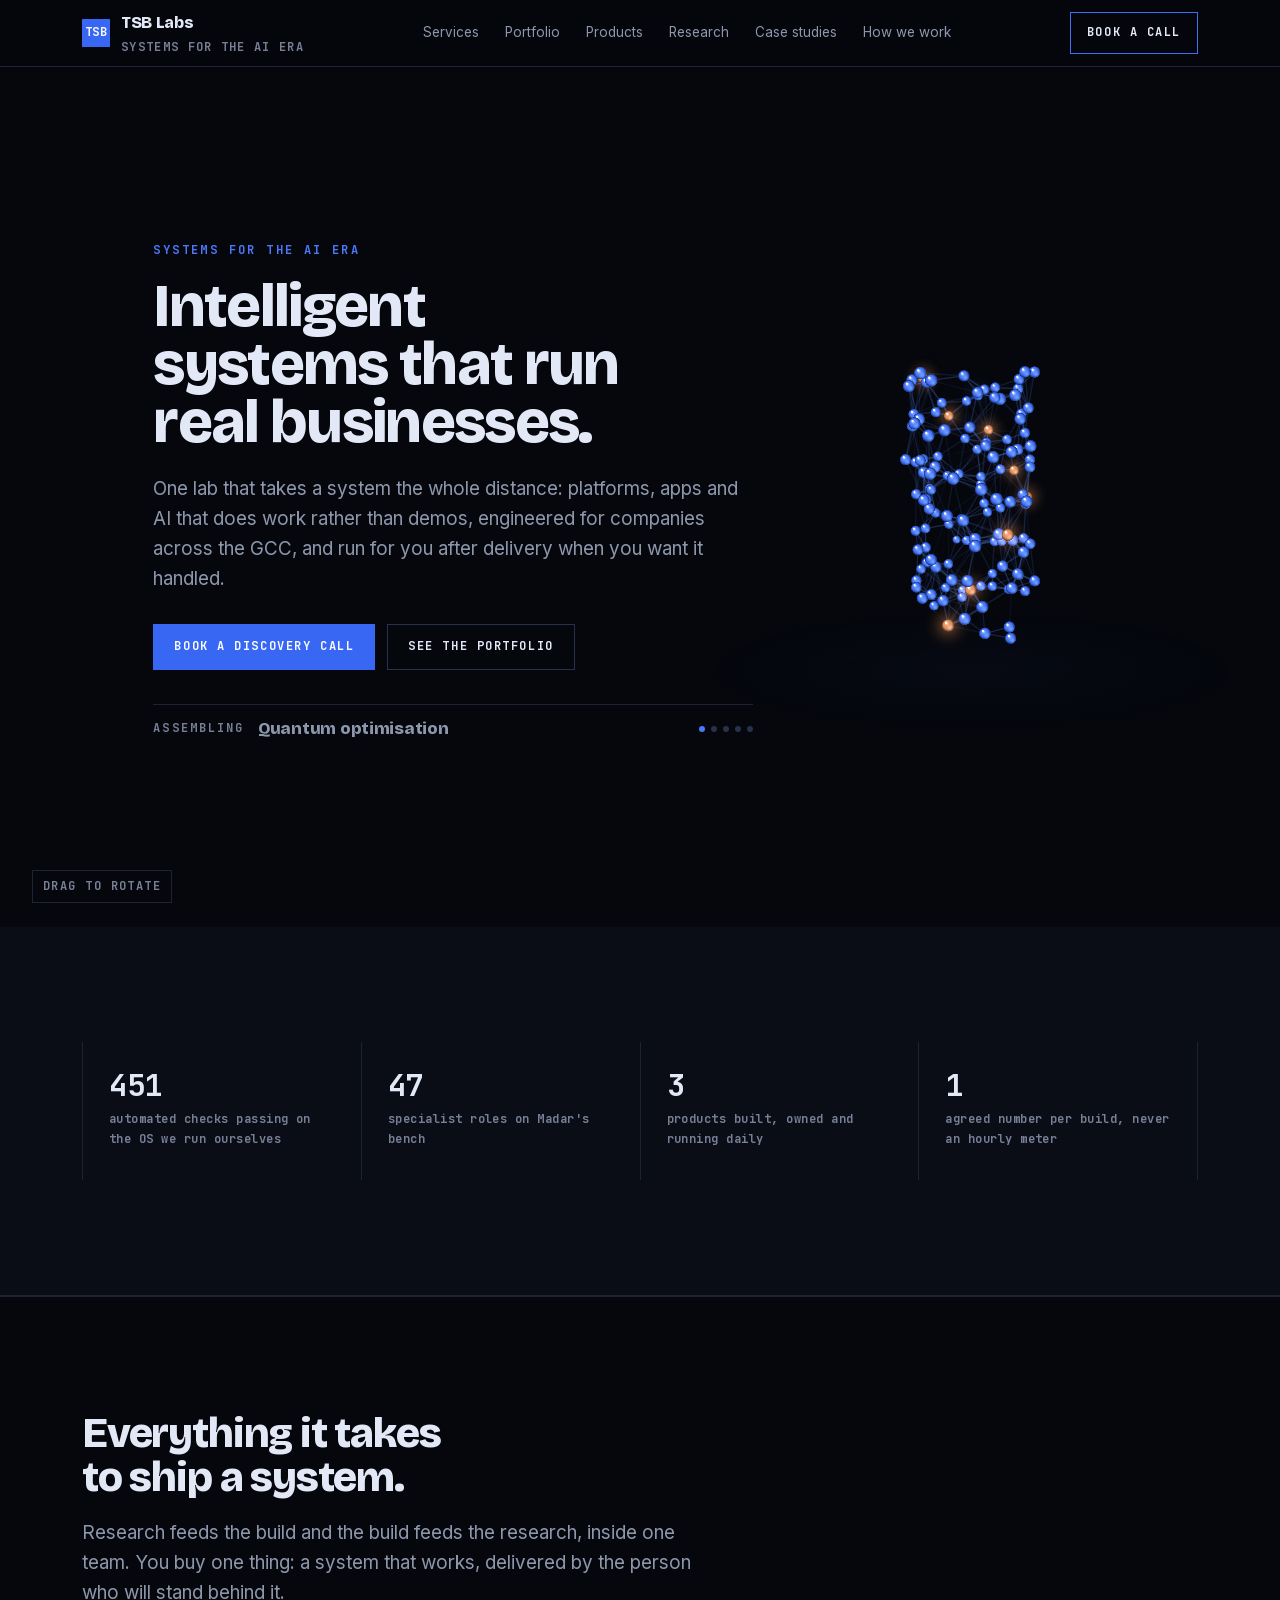
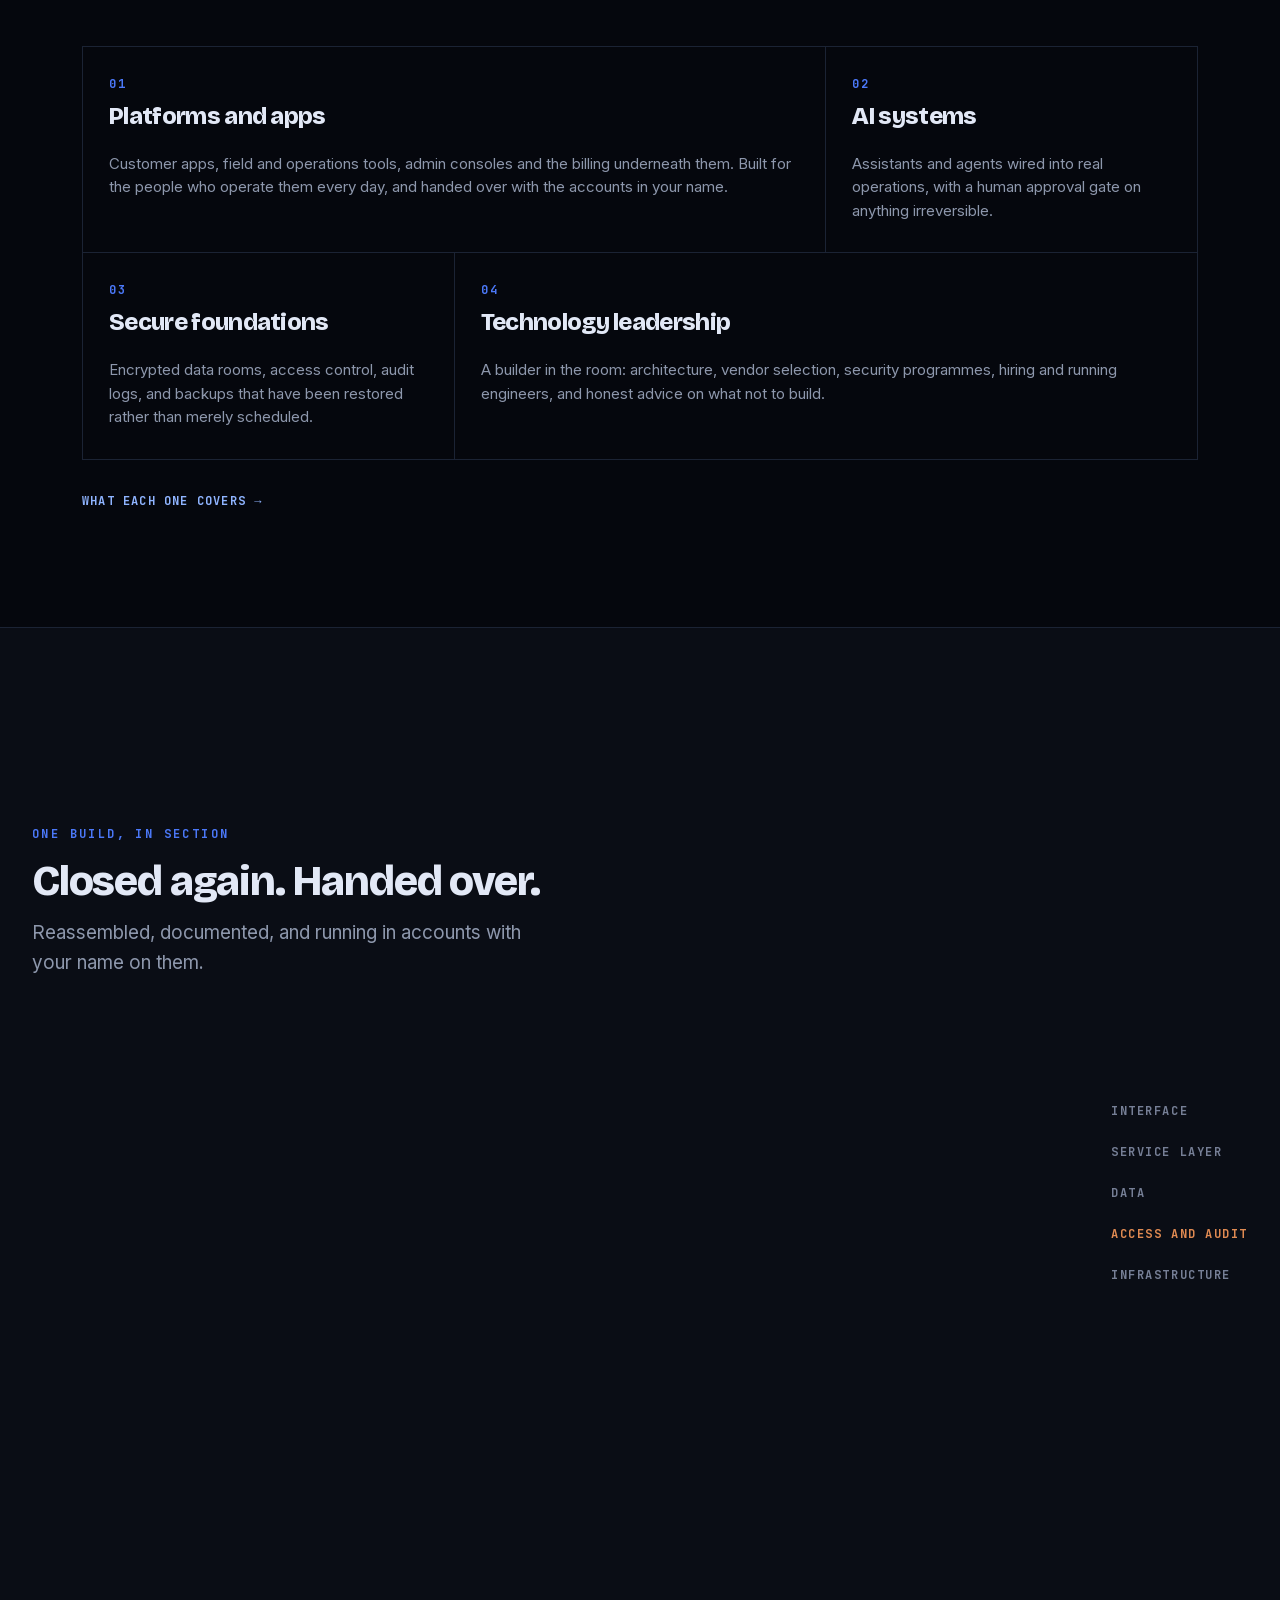
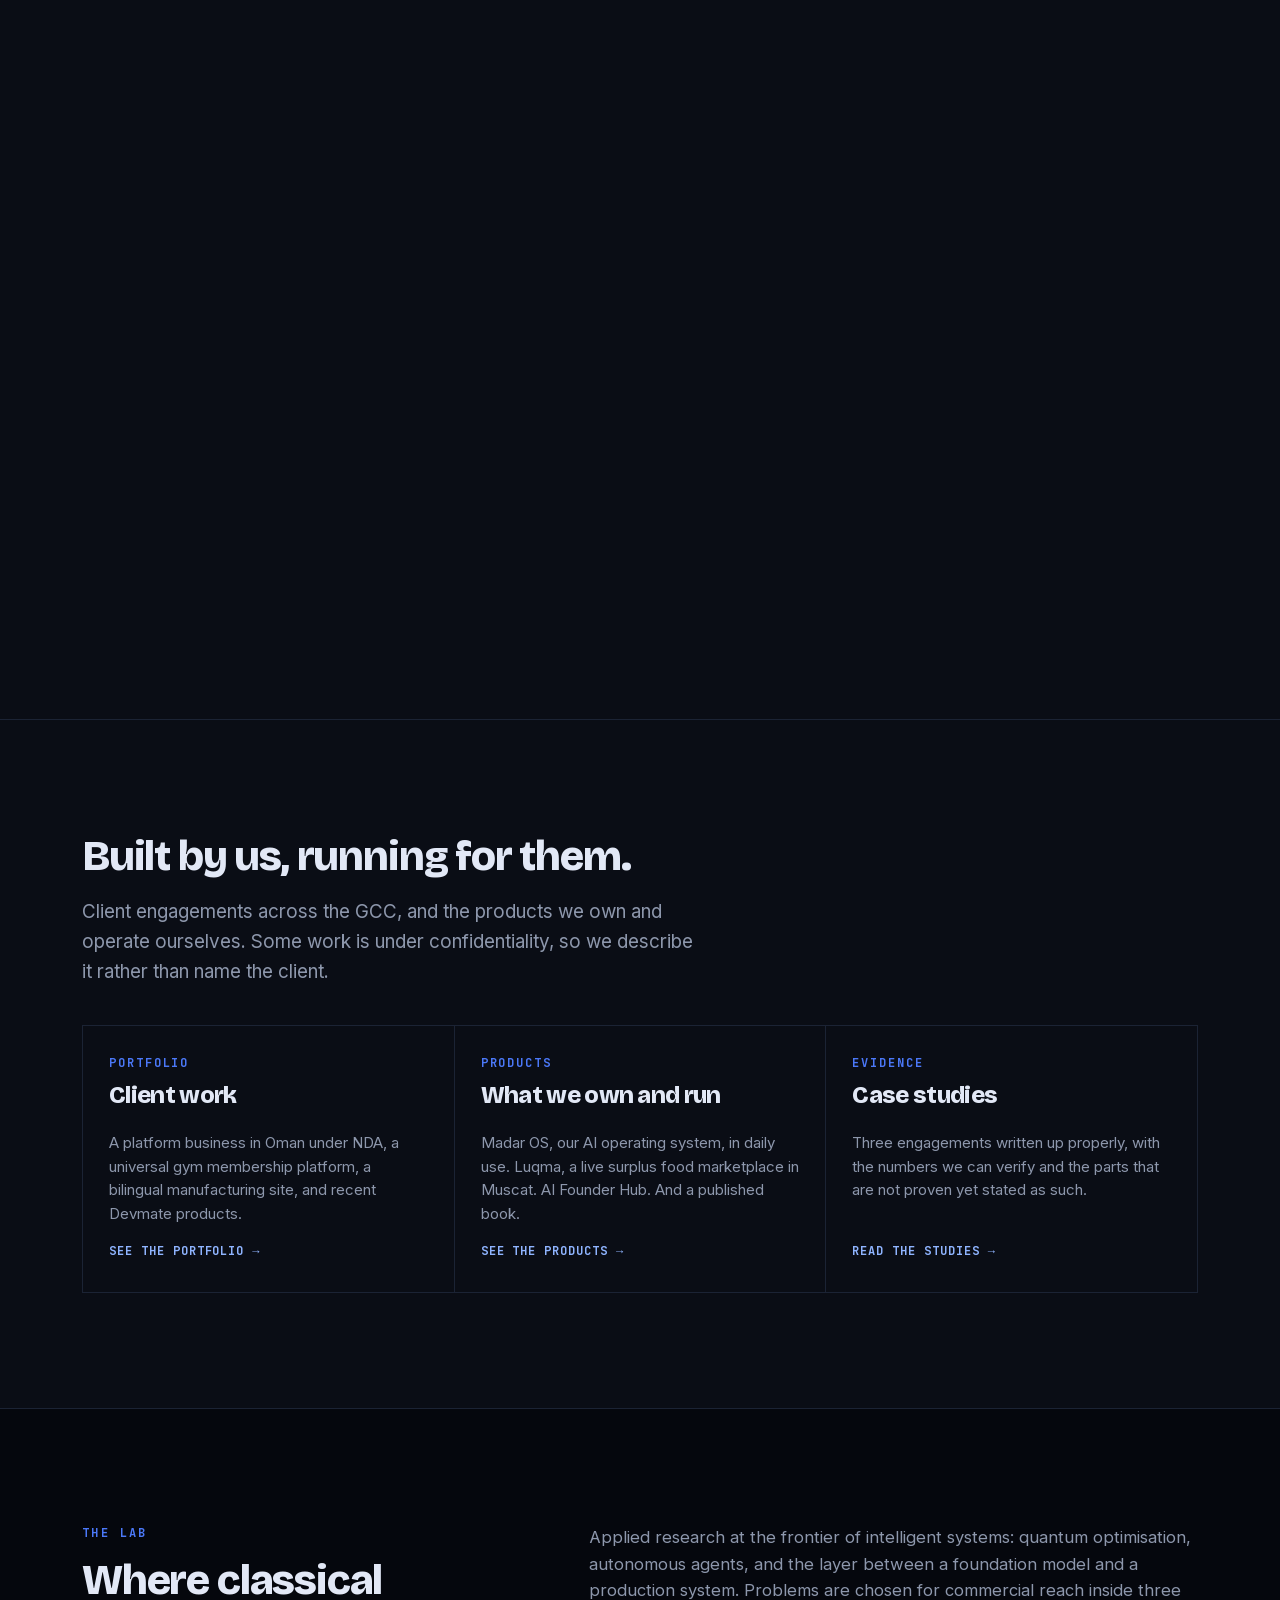
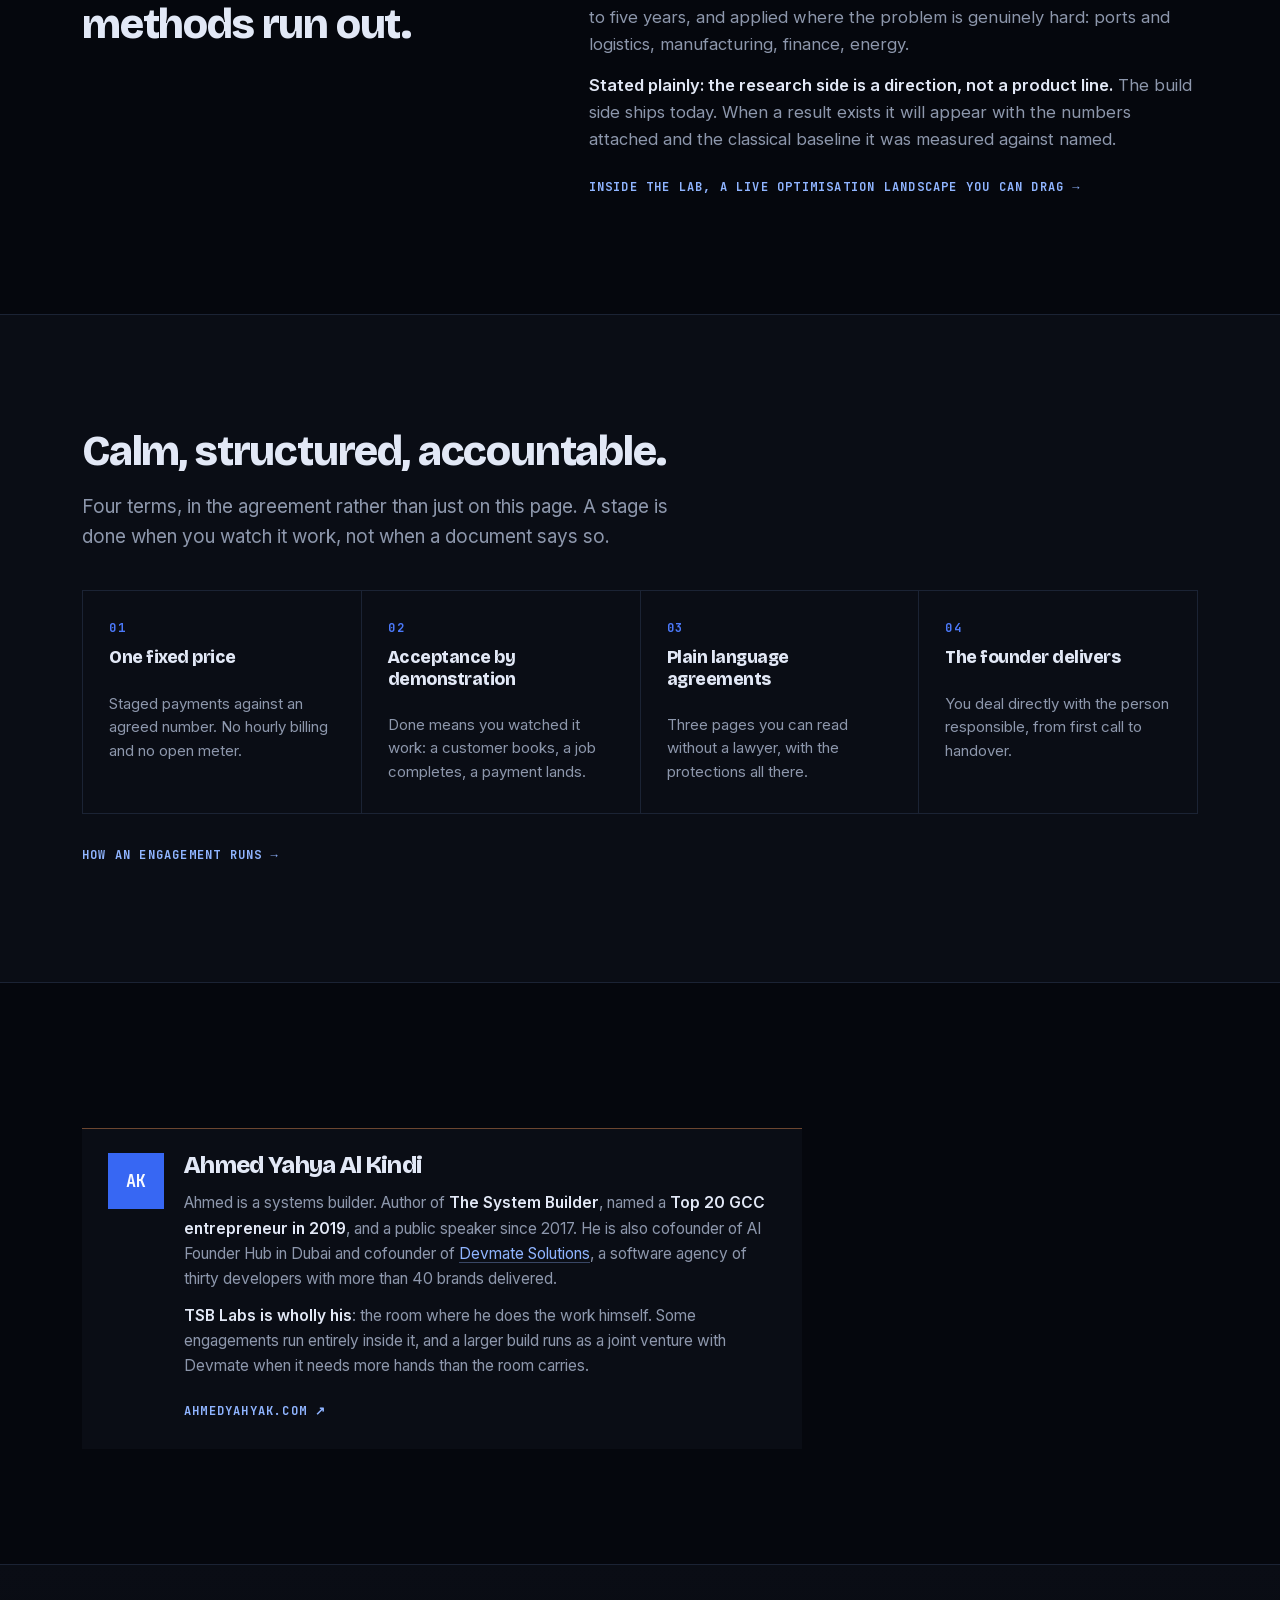
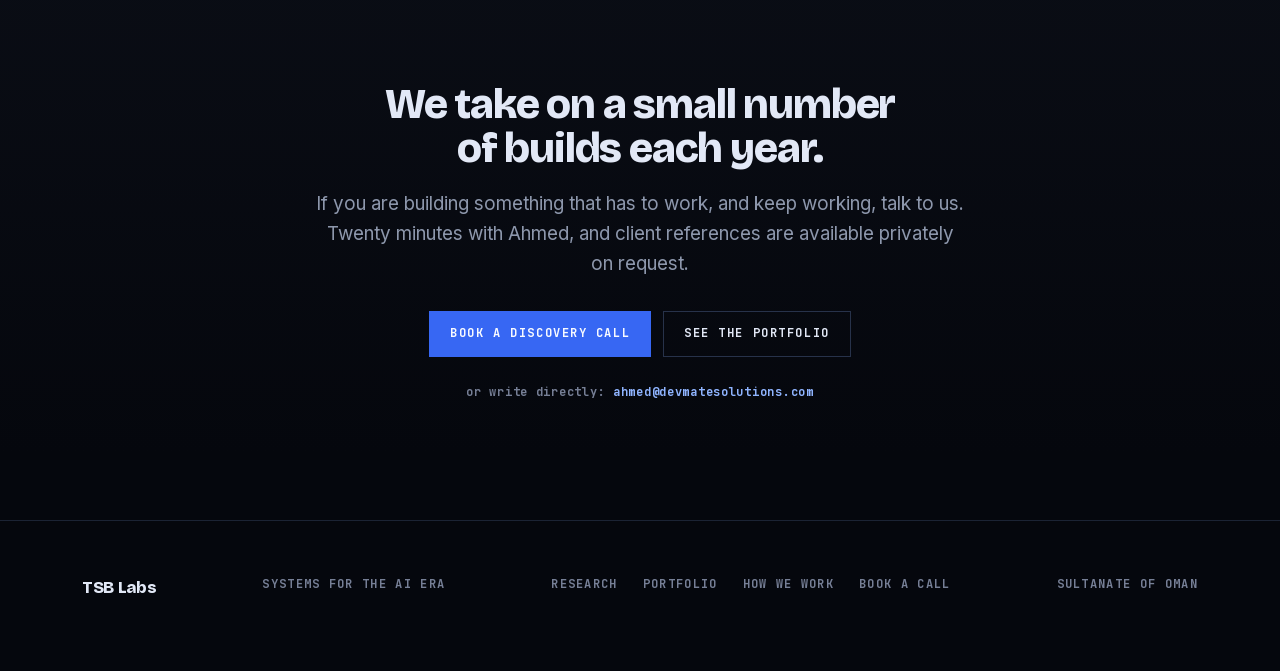
==== commit f1a9c285: "The site's own address lives in one file, and nothing claimed a canonical URL The host was written b" ====
--- a/index.html
+++ b/index.html
@@ -8,6 +8,8 @@
 <meta property="og:title" content="TSB Labs | Systems for the AI era">
 <meta property="og:description" content="One lab. Platforms, apps and AI systems in production, research where it pays, and every published number measured.">
 <meta property="og:type" content="website">
+<link rel="canonical" href="https://tsb-labs-portfolio.vercel.app/">
+<meta property="og:url" content="https://tsb-labs-portfolio.vercel.app/">
 <link rel="icon" href="data:image/svg+xml,%3Csvg xmlns='http://www.w3.org/2000/svg' viewBox='0 0 64 64'%3E%3Crect width='64' height='64' fill='%233d6ef7'/%3E%3Ctext x='32' y='42' font-family='monospace' font-size='24' font-weight='700' fill='%23f8faff' text-anchor='middle'%3ETSB%3C/text%3E%3C/svg%3E">
 <link rel="stylesheet" href="/assets/fonts.css">
 <link rel="stylesheet" href="/assets/system.css">
